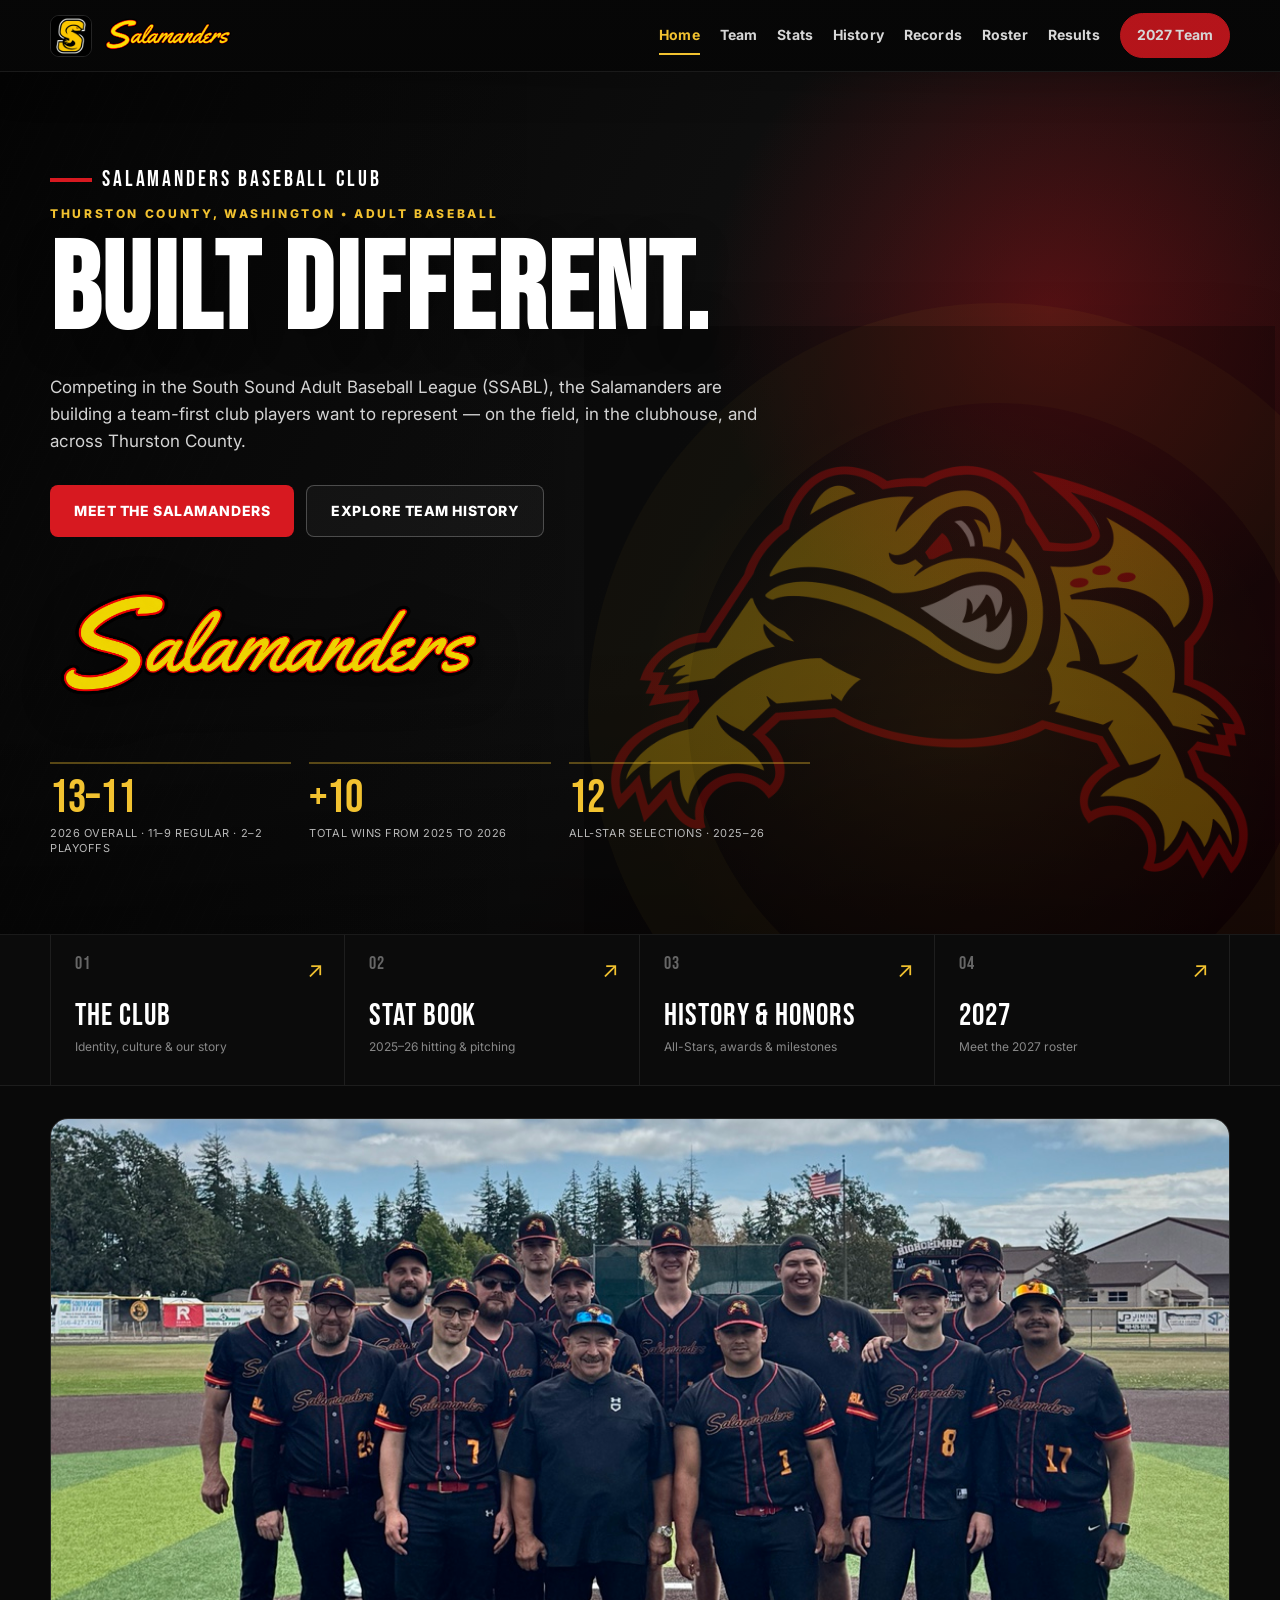
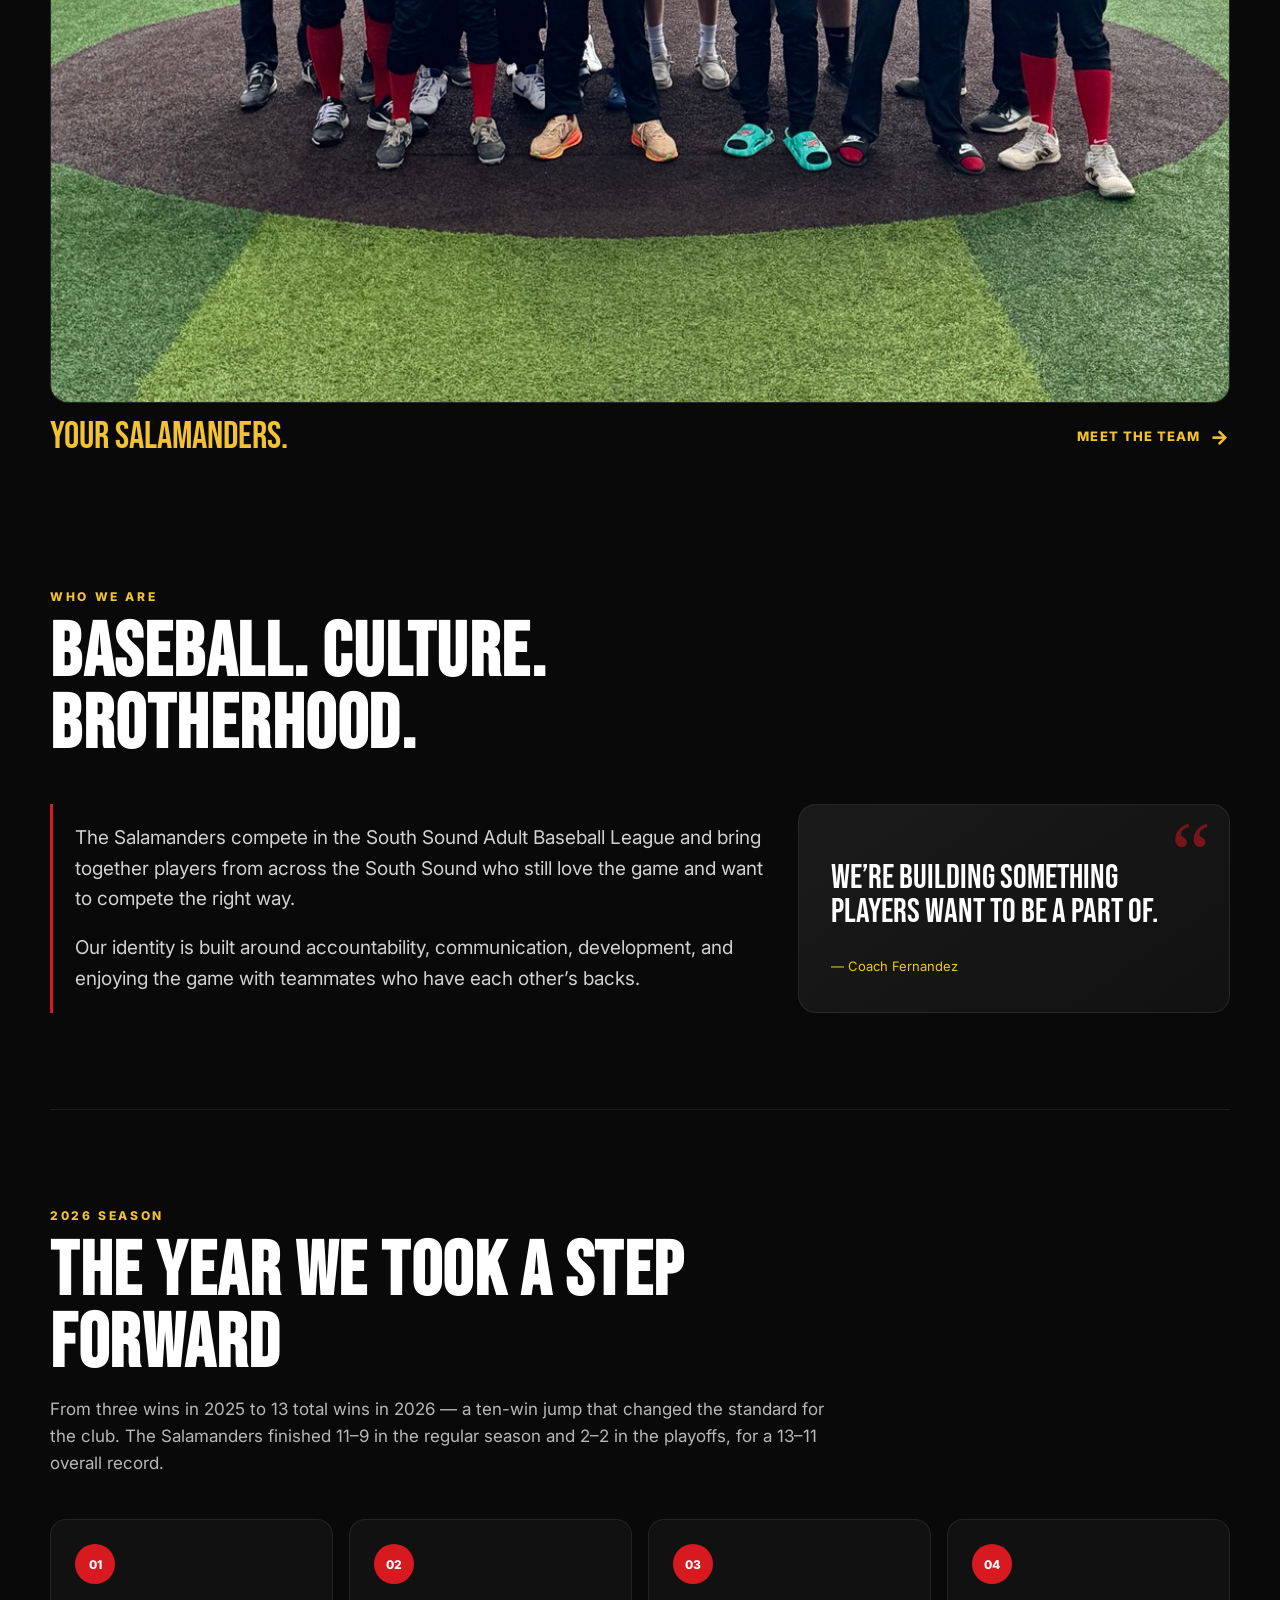
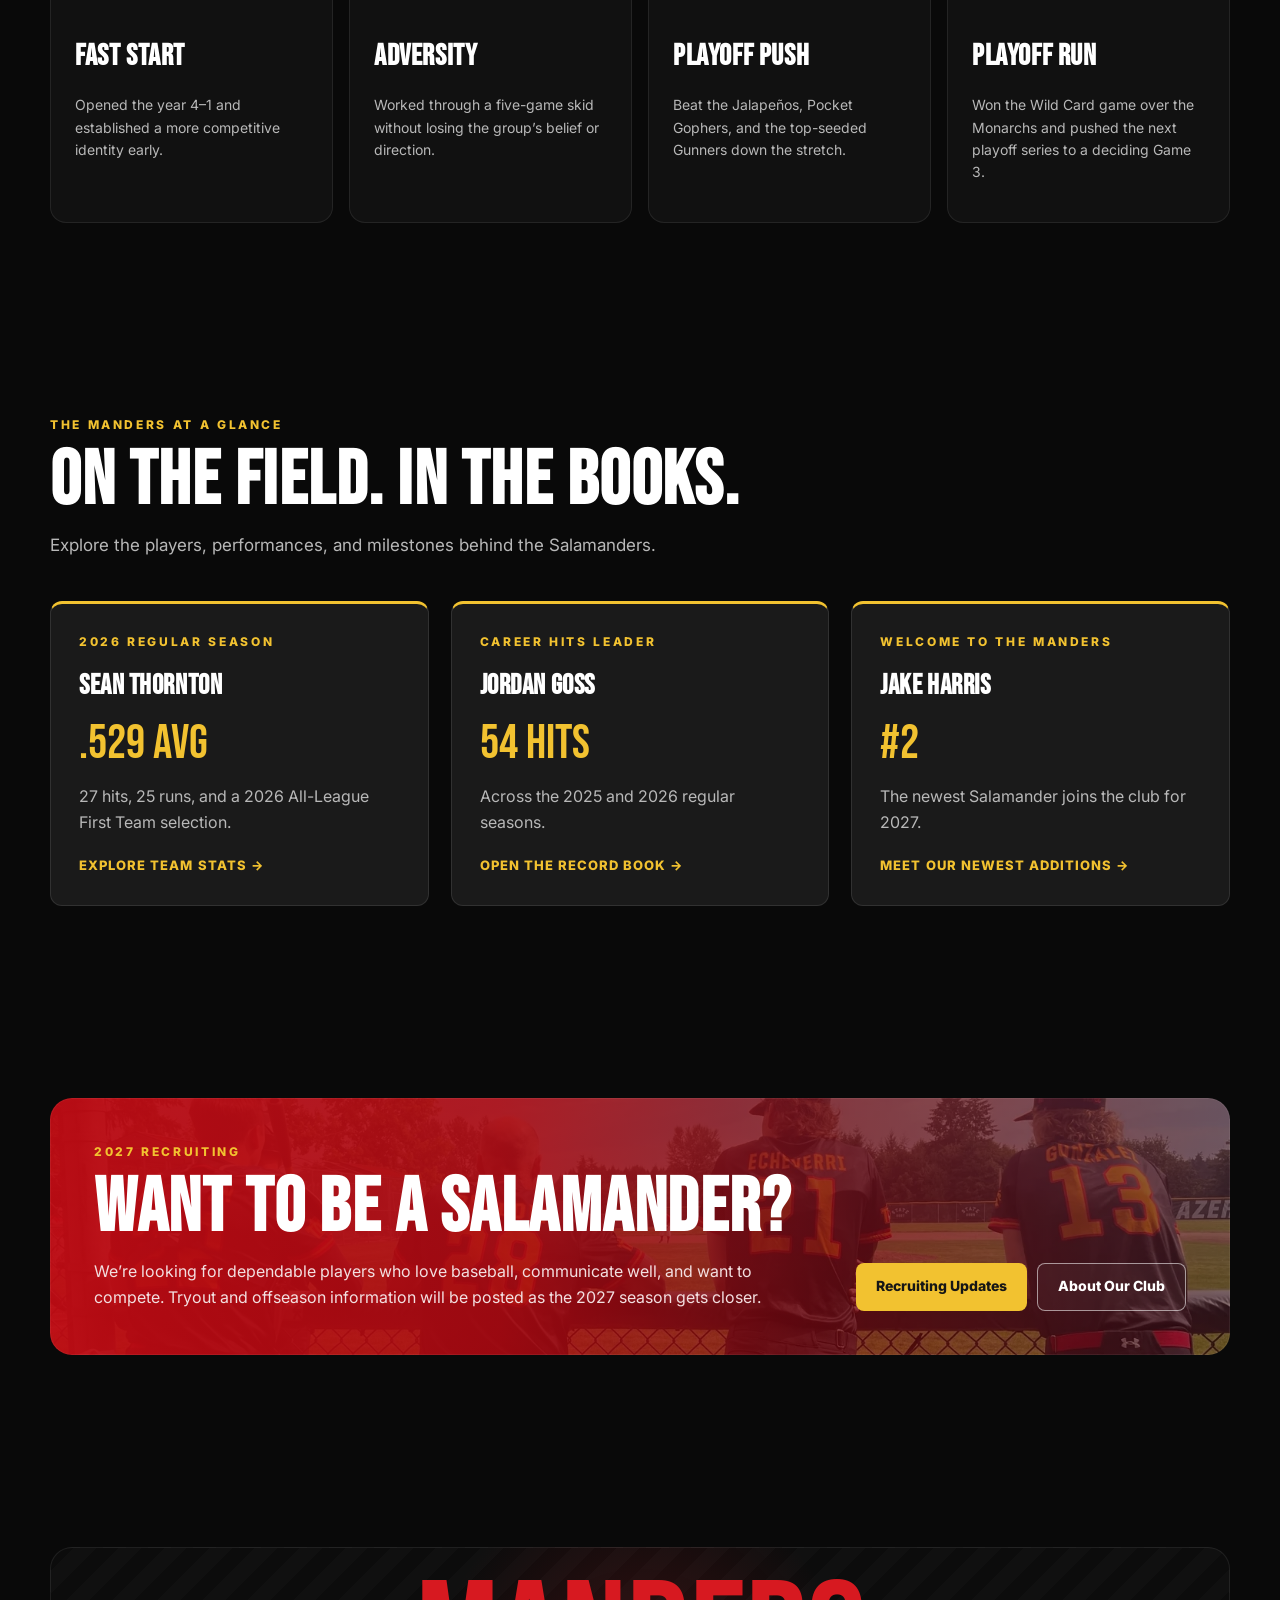
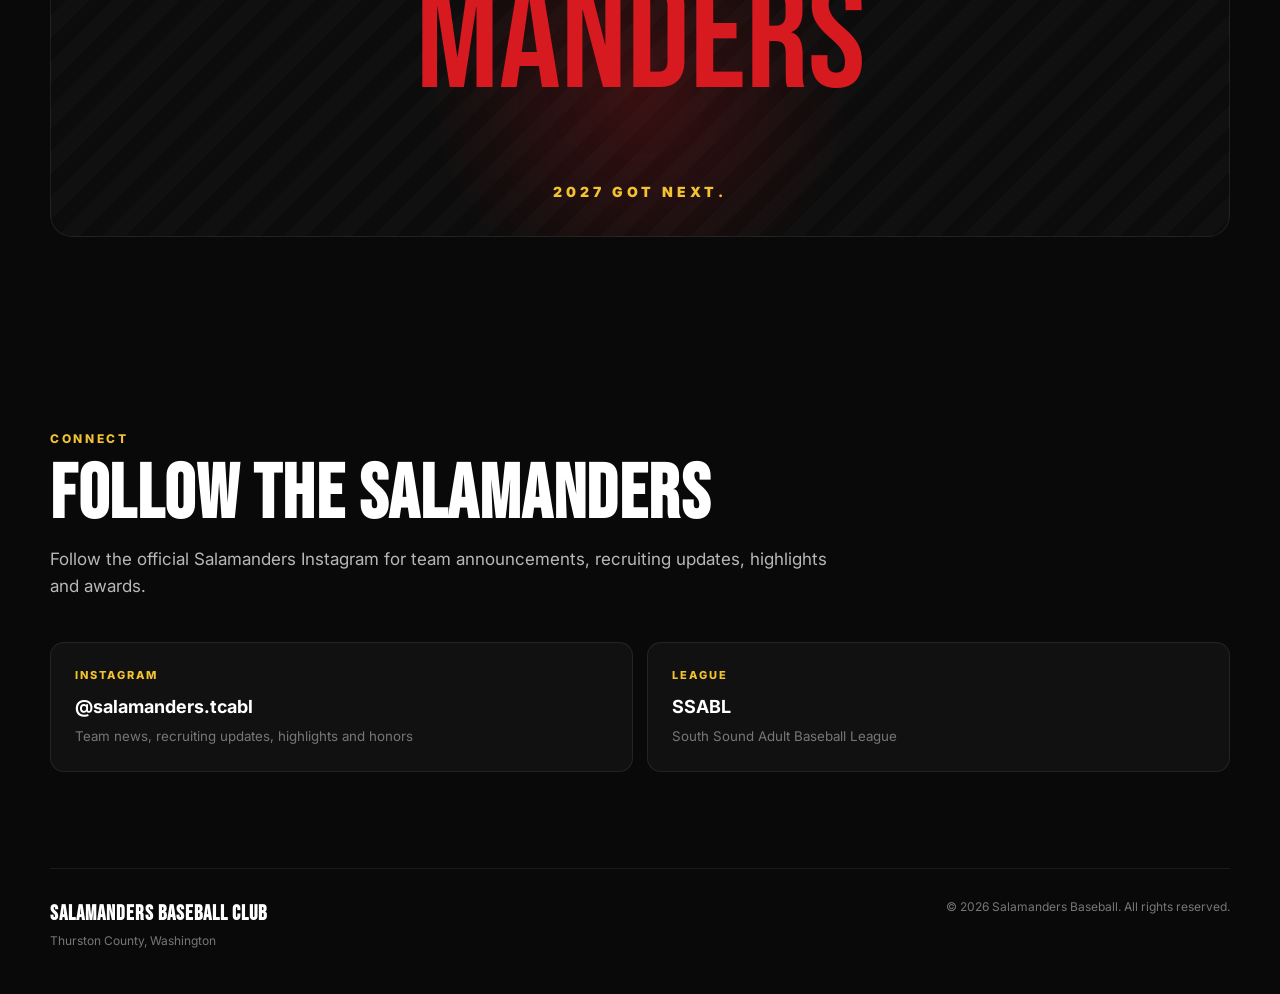
==== index.html @ 145743d5 "V36: Update current league identity to SSABL (index.html)" ====
<!DOCTYPE html>

<html lang="en">
<head>
<meta charset="utf-8"/>
<meta content="width=device-width, initial-scale=1.0" name="viewport"/>
<meta content="Official home of Salamanders Baseball Club — adult baseball in Thurston County, Washington. View roster, stats, records, team history, honors and 2027 recruiting information." name="description"/>
<title>Salamanders Baseball Club | Thurston County, WA</title>
<meta content="#090909" name="theme-color"/>
<meta content="index,follow,max-image-preview:large" name="robots"/>
<link href="https://salamandersbaseball.org/" rel="canonical"/>
<meta content="website" property="og:type"/>
<meta content="Salamanders Baseball Club" property="og:site_name"/>
<meta content="Salamanders Baseball Club | Thurston County, WA" property="og:title"/>
<meta content="Official home of Salamanders Baseball Club — roster, stats, records, history, honors and 2027 team information." property="og:description"/>
<meta content="https://salamandersbaseball.org/" property="og:url"/>
<meta content="https://salamandersbaseball.org/assets/salamanders-social-share.png" property="og:image"/>
<meta content="Salamanders Baseball Club" property="og:image:alt"/>
<meta content="summary_large_image" name="twitter:card"/>
<meta content="Salamanders Baseball Club | Thurston County, WA" name="twitter:title"/>
<meta content="Official home of Salamanders Baseball Club — roster, stats, records, history, honors and 2027 team information." name="twitter:description"/>
<meta content="https://salamandersbaseball.org/assets/salamanders-social-share.png" name="twitter:image"/>
<link href="assets/salamanders-icon-192.png" rel="icon" sizes="192x192" type="image/png"/>
<link href="assets/salamanders-apple-touch-icon.png" rel="apple-touch-icon"/>
<link href="site.webmanifest" rel="manifest"/>
<link href="https://fonts.googleapis.com" rel="preconnect"/>
<link crossorigin="" href="https://fonts.gstatic.com" rel="preconnect"/>
<link href="https://fonts.googleapis.com/css2?family=Bebas+Neue&amp;family=Inter:wght@400;500;600;700;800&amp;display=swap" rel="stylesheet"/>
<link href="styles.css" rel="stylesheet"/>
<script type="application/ld+json">
  {
    "@context": "https://schema.org",
    "@type": "SportsTeam",
    "name": "Salamanders Baseball Club",
    "alternateName": "Salamanders",
    "sport": "Baseball",
    "url": "https://salamandersbaseball.org/",
    "logo": "https://salamandersbaseball.org/assets/salamanders-s-logo.jpg",
    "image": "https://salamandersbaseball.org/assets/salamanders-social-share.png",
    "description": "Adult baseball club competing in the South Sound Adult Baseball League (SSABL), based in Thurston County, Washington.",
    "areaServed": {
      "@type": "AdministrativeArea",
      "name": "Thurston County, Washington"
    },
    "memberOf": {
      "@type": "SportsOrganization",
      "name": "South Sound Adult Baseball League"
    },
    "sameAs": [
      "https://www.instagram.com/salamanders.tcabl/"
    ]
  }
  </script>
</head>
<body>
<a class="skip-link" href="#main-content">Skip to main content</a>
<header class="site-header">
<a aria-label="Salamanders home" class="brand" href="/">
<img alt="Salamanders S logo" class="brand-s" src="assets/salamanders-s-logo.jpg"/>
<img alt="Salamanders" class="brand-script" src="assets/salamanders-script-yellow.png"/>
</a>
<button aria-controls="primary-nav" aria-expanded="false" aria-label="Open menu" class="nav-toggle" type="button">
<span></span><span></span><span></span>
</button>
<nav aria-label="Primary navigation" class="site-nav" id="primary-nav">
<a href="/" aria-current="page">Home</a>
<a href="#about">Team</a>
<a href="/stats">Stats</a>
<a href="/history">History</a>
<a href="/records">Records</a>
<a href="/roster">Roster</a>
<a href="/results">Results</a>
<a href="/roster#roster" class="nav-cta">2027 Team</a>
</nav>
</header>
<main id="main-content">
<section class="hero" id="home">
<div class="hero-overlay"></div>
<div aria-hidden="true" class="hero-grain"></div>
<img alt="" aria-hidden="true" class="hero-mascot" src="assets/salamanders-mascot.png"/>
<div class="hero-content">
<div class="hero-kicker">SALAMANDERS BASEBALL CLUB</div>
<div class="eyebrow">THURSTON COUNTY, WASHINGTON • ADULT BASEBALL</div>
<h1>BUILT DIFFERENT.</h1>
<p class="hero-sub">
          Competing in the South Sound Adult Baseball League (SSABL), the Salamanders are building a team-first club
          players want to represent — on the field, in the clubhouse, and across Thurston County.
        </p>
<div class="hero-actions">
<a class="button button-primary" href="/roster">Meet the Salamanders</a>
<a class="button button-secondary" href="/history">Explore Team History</a>
</div>
<img alt="Salamanders" class="hero-script-logo" src="assets/salamanders-script-yellow.png"/>
<div aria-label="Salamanders club highlights" class="hero-stats">
<div><strong>13–11</strong><span>2026 overall · 11–9 regular · 2–2 playoffs</span></div>
<div><strong>+10</strong><span>Total wins from 2025 to 2026</span></div>
<div><strong>12</strong><span>All-Star selections · 2025–26</span></div>
</div>
</div>
</section>
<section aria-label="Explore Salamanders website" class="home-dashboard">
<div class="home-dashboard-inner">
<a class="dashboard-card" href="#about">
<span class="dashboard-number">01</span>
<strong>The Club</strong>
<small>Identity, culture &amp; our story</small>
<span class="dashboard-arrow" aria-hidden="true">↗︎</span>
</a>
<a class="dashboard-card" href="/stats">
<span class="dashboard-number">02</span>
<strong>Stat Book</strong>
<small>2025–26 hitting &amp; pitching</small>
<span class="dashboard-arrow" aria-hidden="true">↗︎</span>
</a>
<a class="dashboard-card" href="/history">
<span class="dashboard-number">03</span>
<strong>History &amp; Honors</strong>
<small>All-Stars, awards &amp; milestones</small>
<span class="dashboard-arrow" aria-hidden="true">↗︎</span>
</a>
<a class="dashboard-card" href="/roster#roster">
<span class="dashboard-number">04</span>
<strong>2027</strong>
<small>Meet the 2027 roster</small>
<span class="dashboard-arrow" aria-hidden="true">↗︎</span>
</a>
</div>
</section>
<section class="section team-photo-feature" aria-label="Meet the Salamanders">
<figure>
<img alt="Salamanders players and coaching staff together on the baseball field" src="assets/salamanders-team.jpeg" width="1152" height="1536" loading="lazy" decoding="async"/>
<figcaption><span>YOUR SALAMANDERS.</span><a class="text-link" href="/roster">Meet the team <span aria-hidden="true">→</span></a></figcaption>
</figure>
</section>
<section class="section about" id="about">
<div class="section-heading">
<div class="eyebrow">WHO WE ARE</div>
<h2>BASEBALL. CULTURE. BROTHERHOOD.</h2>
</div>
<div class="about-grid">
<div class="about-copy">
<p>
            The Salamanders compete in the South Sound Adult Baseball League and bring together players
            from across the South Sound who still love the game and want to compete the right way.
          </p>
<p>
            Our identity is built around accountability, communication, development, and enjoying the game
            with teammates who have each other’s backs.
          </p>
</div>
<div class="quote-card">
<div class="quote-mark">“</div>
<p>We’re building something players want to be a part of.</p>
<span>— Coach Fernandez</span>
</div>
</div>
</section>
<section class="section season" id="season">
<div class="section-heading">
<div class="eyebrow">2026 SEASON</div>
<h2>THE YEAR WE TOOK A STEP FORWARD</h2>
<p>From three wins in 2025 to 13 total wins in 2026 — a ten-win jump that changed the standard for the club. The Salamanders finished 11–9 in the regular season and 2–2 in the playoffs, for a 13–11 overall record.</p>
</div>
<div class="timeline">
<article class="timeline-card">
<span class="step">01</span>
<h3>Fast Start</h3>
<p>Opened the year 4–1 and established a more competitive identity early.</p>
</article>
<article class="timeline-card">
<span class="step">02</span>
<h3>Adversity</h3>
<p>Worked through a five-game skid without losing the group’s belief or direction.</p>
</article>
<article class="timeline-card">
<span class="step">03</span>
<h3>Playoff Push</h3>
<p>Beat the Jalapeños, Pocket Gophers, and the top-seeded Gunners down the stretch.</p>
</article>
<article class="timeline-card">
<span class="step">04</span>
<h3>Playoff Run</h3>
<p>Won the Wild Card game over the Monarchs and pushed the next playoff series to a deciding Game 3.</p>
</article>
</div>
</section>





<section class="section home-highlights" aria-labelledby="highlights-heading">
<div class="section-heading"><div class="eyebrow">THE MANDERS AT A GLANCE</div><h2 id="highlights-heading">ON THE FIELD. IN THE BOOKS.</h2><p>Explore the players, performances, and milestones behind the Salamanders.</p></div>
<div class="home-highlight-grid">
<article class="home-highlight-card"><div class="eyebrow">2026 REGULAR SEASON</div><h3>Sean Thornton</h3><strong class="highlight-value">.529 AVG</strong><p>27 hits, 25 runs, and a 2026 All-League First Team selection.</p><a class="text-link" href="/stats">Explore team stats →</a></article>
<article class="home-highlight-card"><div class="eyebrow">CAREER HITS LEADER</div><h3>Jordan Goss</h3><strong class="highlight-value">54 HITS</strong><p>Across the 2025 and 2026 regular seasons.</p><a class="text-link" href="/records">Open the record book →</a></article>
<article class="home-highlight-card"><div class="eyebrow">WELCOME TO THE MANDERS</div><h3>Jake Harris</h3><strong class="highlight-value">#2</strong><p>The newest Salamander joins the club for 2027.</p><a class="text-link" href="/roster#jake-harris">Meet our newest additions →</a></article>
</div></section>
<section class="section join" id="join">
<div class="join-panel">
<div>
<div class="eyebrow">2027 RECRUITING</div>
<h2>WANT TO BE A SALAMANDER?</h2>
<p>
            We’re looking for dependable players who love baseball, communicate well, and want to compete.
            Tryout and offseason information will be posted as the 2027 season gets closer.
          </p>
</div>
<div class="join-actions">
<a class="button button-primary" href="#contact">Recruiting Updates</a>
<a class="button button-secondary" href="#about">About Our Club</a>
</div>
</div>
</section>
<section class="section identity">
<div class="identity-card">
<div class="identity-big">MANDERS</div>
<div class="identity-small">2027 GOT NEXT.</div>
</div>
</section>
<section class="section contact" id="contact">
<div class="section-heading">
<div class="eyebrow">CONNECT</div>
<h2>FOLLOW THE SALAMANDERS</h2>
<p>Follow the official Salamanders Instagram for team announcements, recruiting updates, highlights and awards.</p>
</div>
<div class="contact-grid launch-contact-grid">
<a aria-label="Follow Salamanders Baseball Club on Instagram" class="contact-card" href="https://www.instagram.com/salamanders.tcabl/" rel="noopener noreferrer" target="_blank">
<span>Instagram</span>
<strong>@salamanders.tcabl</strong>
<small>Team news, recruiting updates, highlights and honors</small>
</a>
<div class="contact-card">
<span>League</span>
<strong>SSABL</strong>
<small>South Sound Adult Baseball League</small>
</div>
</div>
</section>
</main>
<footer class="site-footer">
<div>
<strong>SALAMANDERS BASEBALL CLUB</strong>
<span>Thurston County, Washington</span>
</div>
<div>© <span id="year"></span> Salamanders Baseball. All rights reserved.</div>
</footer>
<button aria-label="Back to top" class="back-to-top" type="button">↑</button>
<script src="script.js"></script>

</body>
</html>
---- styles.css ----
.home-run-milestone{display:grid;grid-template-columns:minmax(0,1fr) minmax(0,1.25fr);gap:28px;align-items:center;padding:28px;margin-bottom:28px;background:#151515;border:1px solid rgba(242,194,48,.3);border-top:3px solid var(--gold);border-radius:16px;scroll-margin-top:100px}
.home-run-copy h3{font:400 clamp(32px,5vw,48px)/1.05 "Bebas Neue",sans-serif;margin:12px 0}
.home-run-copy p{line-height:1.65;color:#ccc;margin:12px 0}
.home-run-copy .award-name{color:var(--gold);font-weight:800}
.home-run-copy .text-link{min-height:44px}
.home-run-video{margin:0;min-width:0}
.home-run-video video{display:block;width:100%;height:auto;aspect-ratio:1108/512;background:#000;border-radius:10px}
.home-run-video video:focus-visible{outline:3px solid var(--gold);outline-offset:4px}
.home-run-video figcaption{margin-top:10px;font-size:12px;line-height:1.5;color:#aaa}
@media(max-width:800px){.home-run-milestone{grid-template-columns:1fr;gap:20px;padding:20px}.home-run-copy p{font-size:14px}}

:root{
  --black:#090909;
  --black-2:#111111;
  --charcoal:#1a1a1a;
  --red:#d71920;
  --red-dark:#8e0d13;
  --gold:#f2c230;
  --cream:#f7f2e8;
  --white:#ffffff;
  --muted:#b8b8b8;
  --max:1180px;
}

*{box-sizing:border-box}
html{scroll-behavior:smooth}
body{
  margin:0;
  background:var(--black);
  color:var(--white);
  font-family:Inter,Arial,sans-serif;
  line-height:1.6;
}
a{color:inherit;text-decoration:none}
img{max-width:100%;display:block}

.site-header{
  position:sticky;top:0;z-index:50;
  display:flex;align-items:center;justify-content:space-between;
  padding:14px max(24px,calc((100vw - var(--max))/2));
  background:rgba(9,9,9,.92);
  backdrop-filter:blur(12px);
  border-bottom:1px solid rgba(255,255,255,.08);
}
.brand{display:flex;align-items:center;gap:12px}
.brand-mark{
  width:44px;height:44px;border-radius:50%;
  display:grid;place-items:center;
  background:var(--red);color:var(--gold);
  font:700 27px/1 "Bebas Neue",sans-serif;
  box-shadow:0 0 0 3px var(--gold);
}
.brand-copy{display:flex;flex-direction:column;line-height:1}
.brand-top{font-size:10px;letter-spacing:.18em;color:var(--gold)}
.brand-name{font:400 26px/1 "Bebas Neue",sans-serif;letter-spacing:.06em}

.site-nav{display:flex;align-items:center;gap:26px;font-size:14px;font-weight:700}
.site-nav a{opacity:.84}
.site-nav a:hover{opacity:1;color:var(--gold)}
.nav-cta{border:1px solid var(--red);padding:9px 14px;border-radius:999px}

.nav-toggle{display:none;background:none;border:0;padding:8px}
.nav-toggle span{display:block;width:24px;height:2px;background:#fff;margin:5px 0}

.hero{
  min-height:84vh;
  position:relative;
  display:grid;
  align-items:center;
  overflow:hidden;
  background:
    radial-gradient(circle at 75% 25%, rgba(215,25,32,.32), transparent 35%),
    linear-gradient(120deg,#090909 0%,#121212 56%,#2a090b 100%);
}
.hero:after{
  content:"";
  position:absolute;inset:auto -10% -22% auto;
  width:620px;height:620px;border-radius:50%;
  border:100px solid rgba(242,194,48,.045);
}
.hero-content{
  position:relative;z-index:2;
  width:min(var(--max),calc(100% - 48px));
  margin:auto;
  padding:88px 0;
}
.eyebrow{
  color:var(--gold);
  font-size:12px;font-weight:800;letter-spacing:.22em;
  margin-bottom:12px;
}
h1,h2,h3{margin:0;font-family:"Bebas Neue",Impact,sans-serif;letter-spacing:.02em}
h1{font-size:clamp(64px,9vw,128px);line-height:.86;max-width:980px}
h1 span{color:var(--red)}
.hero-sub{max-width:690px;color:#d4d4d4;font-size:18px;margin:28px 0 30px}
.hero-actions{display:flex;gap:12px;flex-wrap:wrap}
.button{
  display:inline-flex;align-items:center;justify-content:center;
  min-height:48px;padding:0 20px;border-radius:8px;
  font-weight:800;font-size:14px;
  transition:.2s ease;
}
.button-primary{background:var(--red);color:white}
.button-primary:hover{transform:translateY(-2px);background:#ef2028}
.button-secondary{border:1px solid rgba(255,255,255,.24);background:rgba(255,255,255,.04)}
.button-secondary:hover{border-color:var(--gold);color:var(--gold)}

.hero-stats{
  display:grid;grid-template-columns:repeat(3,minmax(130px,1fr));
  max-width:700px;gap:10px;margin-top:56px;
}
.hero-stats div{
  border-top:1px solid rgba(255,255,255,.18);
  padding-top:14px;display:flex;flex-direction:column
}
.hero-stats strong{font:400 38px/1 "Bebas Neue",sans-serif;color:var(--gold)}
.hero-stats span{font-size:12px;color:var(--muted);margin-top:4px}

.section{
  width:min(var(--max),calc(100% - 48px));
  margin:0 auto;padding:96px 0;
}
.section-heading{max-width:790px;margin-bottom:42px}
.section-heading h2{font-size:clamp(44px,6vw,76px);line-height:.95}
.section-heading p{color:var(--muted);font-size:17px;margin-top:14px}

.about-grid{display:grid;grid-template-columns:1.25fr .75fr;gap:28px}
.about-copy{
  font-size:19px;color:#d2d2d2;
  border-left:3px solid var(--red);padding-left:22px;
}
.quote-card{
  background:linear-gradient(145deg,var(--charcoal),#111);
  border:1px solid rgba(255,255,255,.08);
  border-radius:18px;padding:32px;position:relative;overflow:hidden;
}
.quote-mark{font:400 90px/1 Georgia;color:var(--red);position:absolute;top:4px;right:18px;opacity:.5}
.quote-card p{font:400 34px/1 "Bebas Neue";max-width:330px;margin:24px 0}
.quote-card span{font-size:13px;color:var(--gold)}

.season{border-top:1px solid rgba(255,255,255,.07)}
.timeline{
  display:grid;
  grid-template-columns:repeat(4,1fr);
  gap:16px;
}
.timeline-card{
  min-height:245px;
  background:#111;border:1px solid rgba(255,255,255,.08);
  border-radius:16px;padding:24px;
}
.timeline-card .step{
  display:inline-grid;place-items:center;
  width:40px;height:40px;border-radius:50%;
  background:var(--red);color:white;font-weight:800;font-size:12px;margin-bottom:48px;
}
.timeline-card h3{font-size:30px}
.timeline-card p{color:var(--muted);font-size:14px}

.roster{border-top:1px solid rgba(255,255,255,.07)}
.roster-grid{
  display:grid;grid-template-columns:repeat(4,1fr);gap:14px;
}
.player-card{
  min-height:190px;padding:22px;border-radius:14px;
  background:
    linear-gradient(180deg,rgba(215,25,32,.12),transparent 50%),
    #111;
  border:1px solid rgba(255,255,255,.08);
  position:relative;
}
.player-card span{
  position:absolute;right:14px;top:8px;
  font:400 42px/1 "Bebas Neue";color:rgba(242,194,48,.22)
}
.player-card h3{font-size:28px;margin-top:76px}
.player-card p{margin:2px 0;color:var(--muted);font-size:13px}
.roster-note{text-align:center;color:#777;margin-top:24px;font-size:13px}

.join-panel{
  border-radius:22px;padding:44px;
  background:
    linear-gradient(90deg,rgba(188,10,18,.96) 0%,rgba(170,8,15,.90) 38%,rgba(105,0,5,.72) 68%,rgba(52,0,4,.58) 100%),
    url("assets/section-banners/recruiting-dugout.webp") center 52% / cover no-repeat;
  box-shadow:inset 0 0 0 1px rgba(255,255,255,.06);
  display:flex;align-items:end;justify-content:space-between;gap:28px;
}
.join-panel h2{font-size:clamp(48px,6vw,76px);line-height:.95}
.join-panel p{max-width:680px;margin:14px 0 0;color:#f3dfe0}
.join-actions{display:flex;gap:10px;flex-wrap:wrap;min-width:max-content}
.join-panel .button-primary{background:var(--gold);color:#161616}
.join-panel .button-secondary{border-color:rgba(255,255,255,.55)}

.identity-card{
  min-height:290px;border-radius:22px;
  display:grid;place-items:center;text-align:center;
  background:
    radial-gradient(circle at center,rgba(215,25,32,.22),transparent 35%),
    repeating-linear-gradient(135deg,#0c0c0c 0,#0c0c0c 16px,#101010 16px,#101010 32px);
  border:1px solid rgba(255,255,255,.08);
}
.identity-big{font:400 clamp(74px,12vw,170px)/.8 "Bebas Neue";color:var(--red)}
.identity-small{font-weight:900;letter-spacing:.28em;color:var(--gold);font-size:14px;margin-top:12px}

.contact-grid{display:grid;grid-template-columns:repeat(3,1fr);gap:14px}
.contact-card{
  padding:24px;border-radius:14px;background:#111;border:1px solid rgba(255,255,255,.08);
  display:flex;flex-direction:column;transition:.2s ease;
}
.contact-card:hover{transform:translateY(-3px);border-color:var(--red)}
.contact-card span{font-size:11px;color:var(--gold);text-transform:uppercase;letter-spacing:.18em;font-weight:800}
.contact-card strong{margin-top:8px;font-size:18px}
.contact-card small{color:#777;margin-top:4px}

.site-footer{
  border-top:1px solid rgba(255,255,255,.08);
  width:min(var(--max),calc(100% - 48px));
  margin:auto;padding:28px 0 44px;
  display:flex;justify-content:space-between;gap:18px;
  color:#777;font-size:12px;
}
.site-footer div:first-child{display:flex;flex-direction:column}
.site-footer strong{color:white;font-family:"Bebas Neue";font-size:21px;letter-spacing:.05em}

@media(max-width:900px){
  .timeline{grid-template-columns:repeat(2,1fr)}
  .roster-grid{grid-template-columns:repeat(2,1fr)}
  .about-grid{grid-template-columns:1fr}
  .join-panel{align-items:flex-start;flex-direction:column;background-position:62% 52%}
  .join-actions{min-width:0}
}

@media(max-width:720px){
  .site-nav{
    position:absolute;top:73px;left:0;right:0;
    display:none;flex-direction:column;align-items:flex-start;
    padding:22px 24px;background:#0c0c0c;border-bottom:1px solid rgba(255,255,255,.08)
  }
  .site-nav.open{display:flex}
  .nav-toggle{display:block}
  .hero{min-height:78vh}
  .hero-content{padding:72px 0}
  .hero-stats{grid-template-columns:1fr 1fr 1fr;gap:8px}
  .section{padding:72px 0}
  .timeline{grid-template-columns:1fr}
  .roster-grid{grid-template-columns:1fr}
  .contact-grid{grid-template-columns:1fr}
  .site-footer{flex-direction:column}
}

@media(max-width:480px){
  .hero-stats{grid-template-columns:1fr}
  .join-panel{padding:28px}
  .hero-sub{font-size:16px}
  .brand-name{font-size:22px}
}


/* History */
.history{
  border-top:1px solid rgba(255,255,255,.07);
}
.history-grid{
  display:grid;
  grid-template-columns:repeat(3,1fr);
  gap:16px;
}
.history-feature{
  position:relative;
  min-height:260px;
  padding:26px;
  border-radius:18px;
  background:
    linear-gradient(155deg,rgba(215,25,32,.16),transparent 55%),
    #111;
  border:1px solid rgba(255,255,255,.08);
  overflow:hidden;
}
.history-year{
  position:absolute;
  top:14px;right:18px;
  font:400 38px/1 "Bebas Neue";
  color:rgba(242,194,48,.28);
}
.history-icon{font-size:34px;margin-top:8px;margin-bottom:54px}
.history-feature h3{font-size:31px}
.history-feature p{font-size:14px;color:var(--muted);margin-bottom:0}
.honors-block{
  margin-top:42px;
  padding:28px;
  border-radius:18px;
  background:#0f0f0f;
  border:1px solid rgba(255,255,255,.08);
}
.honors-header{
  display:flex;
  justify-content:space-between;
  align-items:end;
  gap:20px;
  margin-bottom:22px;
}
.honors-header h3{font-size:38px}
.data-badge{
  border:1px solid rgba(242,194,48,.35);
  color:var(--gold);
  border-radius:999px;
  padding:7px 11px;
  font-size:11px;
  font-weight:800;
  white-space:nowrap;
}
.honors-grid{
  display:grid;
  grid-template-columns:repeat(3,1fr);
  gap:14px;
}
.honor-card{
  padding:20px;
  border-radius:14px;
  background:#151515;
  border:1px solid rgba(255,255,255,.06);
  display:flex;
  flex-direction:column;
}
.honor-label{
  text-transform:uppercase;
  letter-spacing:.14em;
  font-size:10px;
  color:var(--gold);
  font-weight:800;
}
.honor-card strong{font-size:18px;margin-top:12px}
.honor-card p{color:#888;font-size:13px;margin-bottom:0}

/* Records */
.records{
  border-top:1px solid rgba(255,255,255,.07);
}
.record-tabs{
  display:flex;
  gap:8px;
  margin-bottom:22px;
}
.record-tab{
  border:1px solid rgba(255,255,255,.12);
  background:#111;
  color:#aaa;
  border-radius:999px;
  padding:10px 18px;
  font:700 13px Inter, sans-serif;
  cursor:pointer;
}
.record-tab.active{
  background:var(--red);
  color:#fff;
  border-color:var(--red);
}
.record-panel{display:none}
.record-panel.active{display:block}
.leaderboard-grid{
  display:grid;
  grid-template-columns:repeat(3,1fr);
  gap:14px;
}
.leaderboard{
  border-radius:16px;
  overflow:hidden;
  background:#111;
  border:1px solid rgba(255,255,255,.08);
}
.leaderboard h3{
  font-size:28px;
  padding:18px 20px 12px;
  border-bottom:1px solid rgba(255,255,255,.08);
  background:linear-gradient(90deg,rgba(215,25,32,.16),transparent);
}
.leaderboard ol{
  list-style-position:inside;
  margin:0;
  padding:0 20px 16px;
}
.leaderboard li{
  display:flex;
  justify-content:space-between;
  gap:16px;
  padding:13px 0;
  border-bottom:1px solid rgba(255,255,255,.06);
  color:#bbb;
}
.leaderboard li:last-child{border-bottom:0}
.leaderboard li:first-child span{color:#fff;font-weight:800}
.leaderboard strong{
  font-family:"Bebas Neue";
  font-size:22px;
  color:var(--gold);
}
.records-footnote{
  margin-top:20px;
  color:#777;
  font-size:12px;
  text-align:center;
}

@media(max-width:900px){
  .history-grid{grid-template-columns:1fr}
  .honors-grid{grid-template-columns:1fr}
  .leaderboard-grid{grid-template-columns:repeat(2,1fr)}
}
@media(max-width:600px){
  .honors-header{align-items:flex-start;flex-direction:column}
  .leaderboard-grid{grid-template-columns:1fr}
}


/* V3 official team branding */
.brand{gap:10px;min-width:210px}
.brand-s{
  width:42px;height:42px;border-radius:9px;object-fit:cover;
  border:1px solid rgba(255,255,255,.12);
}
.brand-script{
  width:154px;height:44px;object-fit:contain;object-position:left center;
}
.hero-mascot{
  position:absolute;
  right:max(-90px,calc((100vw - var(--max))/2 - 90px));
  bottom:-105px;
  width:min(58vw,760px);
  opacity:.18;
  filter:saturate(1.1);
  z-index:1;
  pointer-events:none;
}
.hero-script-logo{
  display:block;
  width:min(390px,72vw);
  height:auto;
  margin-top:42px;
  opacity:.95;
}
.history-logo{
  width:64px;height:64px;object-fit:contain;
  margin-top:2px;margin-bottom:42px;
}

/* 2026 Stats */
.stats-section{border-top:1px solid rgba(255,255,255,.07)}
.stats-brand-row{
  min-height:90px;border:1px solid rgba(255,255,255,.08);
  border-radius:16px;background:var(--gold);
  display:flex;align-items:center;justify-content:space-between;
  gap:20px;padding:16px 22px;margin-bottom:18px;overflow:hidden;
}
.stats-brand-row img{width:min(410px,62vw);max-height:64px;object-fit:contain;object-position:left center}
.stats-brand-row span{
  color:#090909;font:400 32px/1 "Bebas Neue";letter-spacing:.08em;white-space:nowrap;
}
.stat-leaders{
  display:grid;grid-template-columns:repeat(3,1fr);gap:14px;
}
.stat-leader-card{
  border:1px solid rgba(255,255,255,.08);border-radius:16px;overflow:hidden;background:#111;
}
.stat-leader-card h3{
  padding:16px 18px 10px;font-size:26px;
  background:linear-gradient(90deg,rgba(215,25,32,.17),transparent);
  border-bottom:1px solid rgba(255,255,255,.07)
}
.stat-leader-card ol{list-style:none;margin:0;padding:8px 18px 14px}
.stat-leader-card li{
  display:flex;align-items:center;justify-content:space-between;gap:12px;
  padding:11px 0;border-bottom:1px solid rgba(255,255,255,.055);font-size:13px;color:#c2c2c2
}
.stat-leader-card li:last-child{border-bottom:0}
.stat-leader-card li:first-child span{color:white}
.stat-leader-card b{color:var(--gold);font-size:11px;margin-right:4px}
.stat-leader-card strong{font:400 22px/1 "Bebas Neue";color:var(--gold)}

.full-stats{
  margin-top:22px;border:1px solid rgba(255,255,255,.08);border-radius:16px;background:#0f0f0f;overflow:hidden;
}
.full-stats summary{
  cursor:pointer;padding:17px 20px;font-weight:800;color:var(--gold);
  text-transform:uppercase;letter-spacing:.08em;font-size:12px;
}
.stats-table-wrap{overflow-x:auto;border-top:1px solid rgba(255,255,255,.07)}
.stats-table{width:100%;border-collapse:collapse;min-width:1050px;font-size:12px}
.stats-table th{
  text-align:right;padding:12px 10px;color:var(--gold);background:#151515;position:sticky;top:0;
}
.stats-table th:first-child,.stats-table td:first-child{text-align:left;position:sticky;left:0;background:#121212}
.stats-table td{text-align:right;padding:11px 10px;border-top:1px solid rgba(255,255,255,.055);color:#c8c8c8}
.stats-table td:first-child{min-width:190px;color:white;z-index:1}
.stats-table td:first-child strong{color:var(--gold);margin-right:3px}
.stats-source-note{text-align:center;color:#777;font-size:11px;margin-top:14px}

@media(max-width:900px){
  .stat-leaders{grid-template-columns:repeat(2,1fr)}
  .hero-mascot{width:720px;right:-300px;opacity:.12}
}
@media(max-width:600px){
  .brand-script{width:128px}
  .stat-leaders{grid-template-columns:1fr}
  .stats-brand-row{align-items:flex-start;flex-direction:column}
  .stats-brand-row span{font-size:25px}
}


.stat-reset-card{
  border:1px solid rgba(242,194,48,.25);
  background:linear-gradient(145deg,rgba(242,194,48,.07),rgba(215,25,32,.06));
  border-radius:16px;
  padding:28px;
  text-align:center;
}
.stat-reset-card strong{
  display:block;
  font:400 34px/1 "Bebas Neue";
  color:var(--gold);
  letter-spacing:.04em;
  margin-bottom:10px;
}
.stat-reset-card p{
  max-width:760px;
  margin:0 auto;
  color:#aaa;
  font-size:14px;
}

.season-tab{
  border:1px solid rgba(255,255,255,.12);
  background:#111;color:#aaa;border-radius:999px;
  padding:10px 18px;font:700 13px Inter,sans-serif;cursor:pointer;
}
.season-tab.active{background:var(--red);color:#fff;border-color:var(--red)}
.season-panel{display:none}
.season-panel.active{display:block}
.alltime-grid{grid-template-columns:repeat(3,1fr)}
@media(max-width:900px){.alltime-grid{grid-template-columns:repeat(2,1fr)}}
@media(max-width:600px){.alltime-grid{grid-template-columns:1fr}}

.postseason-tab{
  border-color:rgba(242,194,48,.34);
}
.postseason-tab.active{
  background:var(--gold);
  color:#111;
  border-color:var(--gold);
}

.pitch-season-tab{
  border:1px solid rgba(255,255,255,.12);
  background:#111;color:#aaa;border-radius:999px;
  padding:10px 18px;font:700 13px Inter,sans-serif;cursor:pointer;
}
.pitch-season-tab.active{background:var(--red);color:#fff;border-color:var(--red)}
.pitch-season-panel{display:none}
.pitch-season-panel.active{display:block}
.pitching-section{border-top:1px solid rgba(255,255,255,.07)}
.pitching-record-block{margin-top:72px;padding-top:56px;border-top:1px solid rgba(255,255,255,.08)}
.compact-heading{margin-bottom:28px}


/* Featured achievements */
.inaugural-award-feature{
  display:grid;
  grid-template-columns:minmax(0,.9fr) minmax(0,1.1fr);
  gap:28px;
  align-items:center;
  margin-bottom:26px;
  padding:30px;
  border-radius:22px;
  background:
    radial-gradient(circle at 10% 0%,rgba(242,194,48,.18),transparent 32%),
    linear-gradient(145deg,rgba(215,25,32,.20),transparent 48%),
    #0d0d0d;
  border:1px solid rgba(242,194,48,.30);
  box-shadow:0 22px 60px rgba(0,0,0,.30);
  overflow:hidden;
}
.achievement-kicker{
  display:inline-flex;
  color:var(--gold);
  font-size:11px;
  font-weight:900;
  letter-spacing:.18em;
  text-transform:uppercase;
  margin-bottom:12px;
}
.inaugural-copy h3{
  font-size:clamp(48px,6vw,82px);
  line-height:.88;
  margin:0 0 18px;
}
.inaugural-copy .award-name{
  color:var(--gold);
  font-size:22px;
  font-weight:900;
  margin:0 0 14px;
}
.inaugural-copy p:not(.award-name){
  color:#b8b8b8;
  max-width:650px;
  line-height:1.65;
}
.award-pills{display:flex;flex-wrap:wrap;gap:8px;margin-top:18px}
.award-pills span{
  border:1px solid rgba(242,194,48,.38);
  color:#f5dc7a;
  background:rgba(242,194,48,.06);
  border-radius:999px;
  padding:8px 11px;
  font-size:11px;
  font-weight:800;
}
.inaugural-media{
  display:grid;
  grid-template-columns:1fr .88fr;
  gap:12px;
  min-width:0;
}
.award-image{
  margin:0;
  border-radius:15px;
  overflow:hidden;
  border:1px solid rgba(255,255,255,.10);
  background:#080808;
}
.award-image img{display:block;width:100%;height:100%;object-fit:cover}
.award-image-primary{aspect-ratio:4/5}
.award-image-secondary{aspect-ratio:4/5;transform:translateY(24px)}
.honors-grid-achievements{grid-template-columns:1fr 1fr 1fr}
.honor-card-list{min-height:300px}
.honor-names{list-style:none;margin:18px 0 0;padding:0;display:grid;gap:9px}
.honor-names li{
  color:#d4d4d4;
  font-size:14px;
  padding-bottom:8px;
  border-bottom:1px solid rgba(255,255,255,.06);
}
.inaugural-mini-card{
  background:linear-gradient(145deg,rgba(242,194,48,.10),rgba(215,25,32,.09)),#151515;
  border-color:rgba(242,194,48,.22);
}
.achievement-note{
  margin:20px 0 0;
  padding-top:18px;
  border-top:1px solid rgba(255,255,255,.07);
  color:#777;
  font-size:12px;
  line-height:1.55;
}
@media(max-width:900px){
  .inaugural-award-feature{grid-template-columns:1fr}
  .inaugural-media{max-width:720px}
  .honors-grid-achievements{grid-template-columns:1fr}
}
@media(max-width:560px){
  .inaugural-award-feature{padding:20px}
  .inaugural-media{grid-template-columns:1fr 1fr;gap:8px}
  .award-image-secondary{transform:translateY(12px)}
}


/* Weekly league honors */
.weekly-honors-section{
  margin-top:30px;
  padding-top:28px;
  border-top:1px solid rgba(255,255,255,.07);
}
.weekly-honors-heading{
  display:flex;
  align-items:end;
  justify-content:space-between;
  gap:18px;
  margin-bottom:18px;
}
.weekly-honors-heading h3{font-size:34px}
.weekly-award-grid{
  display:grid;
  grid-template-columns:repeat(3,minmax(0,1fr));
  gap:16px;
}
.weekly-award-card{
  background:#151515;
  border:1px solid rgba(255,255,255,.07);
  border-radius:16px;
  overflow:hidden;
  min-width:0;
}
.weekly-award-card img{
  width:100%;
  aspect-ratio:4/5;
  object-fit:cover;
  display:block;
  background:#0b0b0b;
}
.weekly-award-copy{padding:18px}
.weekly-award-copy strong{
  display:block;
  font-size:24px;
  margin:8px 0 4px;
}
.weekly-award-copy p{
  color:#999;
  font-size:13px;
  margin:0;
  line-height:1.5;
}
.weekly-note{margin-top:18px}
@media(max-width:900px){
  .weekly-award-grid{grid-template-columns:1fr 1fr}
  .weekly-honors-heading{align-items:flex-start;flex-direction:column}
}
@media(max-width:560px){
  .weekly-award-grid{grid-template-columns:1fr}
}


/* V14 homepage + navigation refresh */
.site-header{
  min-height:76px;
  padding-top:10px;
  padding-bottom:10px;
  background:linear-gradient(180deg,rgba(7,7,7,.97),rgba(7,7,7,.90));
}
.site-nav{gap:20px}
.site-nav a{position:relative;letter-spacing:.01em}
.site-nav a:not(.nav-cta)::after{
  content:"";position:absolute;left:0;right:100%;bottom:-8px;height:2px;background:var(--gold);transition:.2s ease;
}
.site-nav a:not(.nav-cta):hover::after{right:0}
.nav-cta{background:var(--red);border-color:var(--red);color:white!important;padding:10px 16px}
.nav-cta:hover{background:#ef2028}

.hero{
  min-height:calc(100vh - 76px);
  isolation:isolate;
  background:
    radial-gradient(circle at 82% 28%,rgba(215,25,32,.32),transparent 28%),
    radial-gradient(circle at 75% 76%,rgba(242,194,48,.11),transparent 28%),
    linear-gradient(118deg,#050505 0%,#101010 55%,#240608 100%);
}
.hero-overlay{
  position:absolute;inset:0;z-index:0;pointer-events:none;
  background:linear-gradient(90deg,rgba(0,0,0,.18),transparent 55%),linear-gradient(0deg,rgba(0,0,0,.45),transparent 35%);
}
.hero-grain{
  position:absolute;inset:0;z-index:0;opacity:.18;pointer-events:none;
  background-image:repeating-linear-gradient(115deg,rgba(255,255,255,.028) 0 1px,transparent 1px 12px);
  mask-image:linear-gradient(90deg,#000,transparent 85%);
}
.hero-content{padding:92px 0 78px}
.hero-kicker{
  display:inline-flex;align-items:center;gap:10px;margin-bottom:13px;
  font:400 22px/1 "Bebas Neue",Impact,sans-serif;letter-spacing:.13em;color:white;
}
.hero-kicker::before{content:"";display:block;width:42px;height:4px;background:var(--red)}
.hero .eyebrow{margin-bottom:18px;color:var(--gold)}
.hero h1{font-size:clamp(72px,9.5vw,138px);max-width:950px;text-shadow:0 12px 36px rgba(0,0,0,.28)}
.hero h1 span{color:var(--gold);-webkit-text-stroke:1px rgba(215,25,32,.6);text-shadow:4px 4px 0 rgba(215,25,32,.68)}
.hero-sub{max-width:660px;font-size:17px}
.hero .button{min-height:52px;padding-inline:24px;text-transform:uppercase;letter-spacing:.04em}
.hero-script-logo{width:min(440px,78vw);margin-top:38px;filter:drop-shadow(0 10px 24px rgba(0,0,0,.45))}
.hero-mascot{right:max(-48px,calc((100vw - var(--max))/2 - 45px));bottom:-84px;width:min(54vw,700px);opacity:.27;filter:saturate(1.12) drop-shadow(0 20px 35px rgba(0,0,0,.5))}
.hero-stats{max-width:760px;margin-top:40px;gap:18px}
.hero-stats div{border-top:2px solid rgba(242,194,48,.34);padding-top:12px}
.hero-stats strong{font-size:46px}
.hero-stats span{font-size:11px;letter-spacing:.05em;text-transform:uppercase}

.home-dashboard{
  position:relative;z-index:3;background:#0b0b0b;border-top:1px solid rgba(255,255,255,.06);border-bottom:1px solid rgba(255,255,255,.07)
}
.home-dashboard-inner{
  width:min(var(--max),calc(100% - 48px));margin:auto;display:grid;grid-template-columns:repeat(4,1fr)
}
.dashboard-card{
  min-height:150px;position:relative;padding:28px 24px;border-right:1px solid rgba(255,255,255,.08);
  display:flex;flex-direction:column;justify-content:flex-end;transition:.22s ease;overflow:hidden;
}
.dashboard-card:first-child{border-left:1px solid rgba(255,255,255,.08)}
.dashboard-card::before{content:"";position:absolute;inset:0;background:linear-gradient(145deg,rgba(215,25,32,.17),transparent 58%);opacity:0;transition:.22s ease}
.dashboard-card:hover{background:#121212;transform:translateY(-4px)}
.dashboard-card:hover::before{opacity:1}
.dashboard-number{position:absolute;left:24px;top:20px;color:#666;font:400 18px/1 "Bebas Neue";letter-spacing:.08em}
.dashboard-card strong{position:relative;font:400 31px/1 "Bebas Neue";letter-spacing:.03em;color:white}
.dashboard-card small{position:relative;color:#888;margin-top:6px;font-size:12px}
.dashboard-arrow{position:absolute;right:20px;top:17px;color:var(--gold);font-size:22px}

.home-feature{
  display:grid;grid-template-columns:minmax(0,1.08fr) minmax(0,.92fr);gap:56px;align-items:center;padding-top:110px;padding-bottom:110px;
}
.home-feature-media{position:relative;min-height:520px;border-radius:24px;overflow:hidden;border:1px solid rgba(255,255,255,.09);background:#111}
.home-feature-media::after{content:"";position:absolute;inset:0;background:linear-gradient(0deg,rgba(0,0,0,.45),transparent 55%)}
.home-feature-media img{width:100%;height:100%;min-height:520px;object-fit:cover;object-position:center 42%}
.home-feature-badge{
  position:absolute;z-index:2;left:20px;bottom:20px;padding:10px 14px;border-radius:999px;background:var(--gold);color:#0b0b0b;
  font-weight:900;font-size:11px;letter-spacing:.12em;
}
.home-feature-copy h2{font-size:clamp(54px,6vw,84px);line-height:.9}
.home-feature-copy p{color:#bdbdbd;font-size:17px;max-width:540px;margin:22px 0}
.feature-pills{display:flex;flex-wrap:wrap;gap:8px;margin:24px 0 30px}
.feature-pills span{padding:8px 11px;border:1px solid rgba(255,255,255,.11);border-radius:999px;color:#d0d0d0;font-size:11px;text-transform:uppercase;letter-spacing:.07em;background:#101010}
.text-link{display:inline-flex;align-items:center;gap:10px;color:var(--gold);font-weight:800;font-size:13px;text-transform:uppercase;letter-spacing:.08em}
.text-link span{font-size:20px;transition:.2s ease}.text-link:hover span{transform:translateX(4px)}

@media(max-width:980px){
  .home-dashboard-inner{grid-template-columns:repeat(2,1fr)}
  .dashboard-card:nth-child(2){border-right:1px solid rgba(255,255,255,.08)}
  .home-feature{grid-template-columns:1fr;gap:32px}
  .home-feature-media{min-height:440px}.home-feature-media img{min-height:440px}
}
@media(max-width:720px){
  .site-header{min-height:68px}.site-nav{top:68px;gap:16px}
  .site-nav a{width:100%;padding:5px 0}.nav-cta{width:auto!important;padding:10px 16px!important}
  .hero{min-height:calc(100vh - 68px)}
  .hero-content{padding:66px 0 56px}
  .hero-kicker{font-size:18px}
  .hero h1{font-size:clamp(61px,18vw,92px)}
  .hero-mascot{width:720px;right:-420px;bottom:-40px;opacity:.11}
  .hero-stats{grid-template-columns:repeat(3,1fr)}
  .hero-stats strong{font-size:36px}
  .home-dashboard-inner{width:min(100%,calc(100% - 28px));grid-template-columns:1fr 1fr}
  .dashboard-card{min-height:132px;padding:24px 17px}.dashboard-card strong{font-size:27px}.dashboard-number{left:17px}.dashboard-arrow{right:15px}
  .home-feature{width:min(100% - 32px,var(--max));padding-top:74px;padding-bottom:74px}
  .home-feature-media,.home-feature-media img{min-height:390px}
}
@media(max-width:480px){
  .hero-stats{grid-template-columns:1fr;max-width:280px;gap:10px}
  .hero-stats div{display:grid;grid-template-columns:62px 1fr;align-items:center;gap:8px}
  .hero-stats span{margin-top:0}
  .home-dashboard-inner{grid-template-columns:1fr}
  .dashboard-card{border-left:1px solid rgba(255,255,255,.08)}
  .home-feature-media,.home-feature-media img{min-height:330px}
}


/* V15 roster cards */
.roster{border-top:1px solid rgba(255,255,255,.07)}
.roster-subheading{display:flex;align-items:end;justify-content:space-between;gap:20px;margin:34px 0 18px}
.roster-subheading h3{font-size:clamp(34px,4vw,48px);line-height:1}
.player-subheading{margin-top:58px}
.roster-count{color:var(--gold);font-size:11px;letter-spacing:.16em;font-weight:800;border:1px solid rgba(242,194,48,.28);border-radius:999px;padding:7px 11px}
.staff-grid{display:grid;grid-template-columns:repeat(2,1fr);gap:16px}
.staff-card{position:relative;display:grid;grid-template-columns:92px 1fr;gap:22px;align-items:center;min-height:220px;padding:28px;overflow:hidden;border-radius:18px;background:radial-gradient(circle at 0 0,rgba(215,25,32,.18),transparent 38%),#111;border:1px solid rgba(255,255,255,.08)}
.staff-card:after{content:"";position:absolute;width:180px;height:180px;right:-75px;bottom:-90px;border-radius:50%;border:32px solid rgba(242,194,48,.04)}
.staff-number{width:82px;height:82px;display:grid;place-items:center;border-radius:18px;background:var(--red);color:var(--gold);font:400 42px/1 "Bebas Neue";box-shadow:inset 0 0 0 2px rgba(242,194,48,.5)}
.staff-copy{position:relative;z-index:1}
.staff-copy h3{font-size:34px;margin:4px 0 8px}
.staff-copy p{color:var(--muted);margin:0 0 16px;font-size:14px;max-width:540px}
.roster-card-grid{display:grid;grid-template-columns:repeat(3,1fr);gap:15px}
.roster-card{position:relative;display:flex;flex-direction:column;min-height:330px;border-radius:18px;overflow:hidden;background:linear-gradient(160deg,rgba(215,25,32,.13),transparent 42%),#111;border:1px solid rgba(255,255,255,.08);transition:transform .2s ease,border-color .2s ease}
.roster-card:hover{transform:translateY(-4px);border-color:rgba(242,194,48,.35)}
.roster-card-top{min-height:104px;display:flex;align-items:center;justify-content:space-between;padding:18px 20px;border-bottom:1px solid rgba(255,255,255,.07);background:linear-gradient(90deg,rgba(215,25,32,.18),rgba(242,194,48,.035))}
.roster-number{font:400 50px/1 "Bebas Neue";color:var(--gold)}
.roster-mark{width:48px;height:48px;display:grid;place-items:center;border-radius:50%;background:var(--red);color:var(--gold);border:2px solid var(--gold);font:400 28px/1 "Bebas Neue";opacity:.9}
.roster-card-body{display:flex;flex:1;flex-direction:column;padding:20px}
.roster-position{color:var(--gold);text-transform:uppercase;letter-spacing:.12em;font-size:10px;font-weight:800}
.primary-position{display:inline-block;margin-left:7px;padding:3px 6px;border-radius:999px;color:white;background:var(--red);letter-spacing:.08em}
.roster-card h3{font-size:31px;margin:5px 0 8px}
.roster-card p{color:var(--muted);font-size:13px;line-height:1.55;margin:0 0 20px}
.player-achievements{display:flex;flex-wrap:wrap;gap:6px;margin-top:auto}
.achievement-chip{display:inline-flex;align-items:center;min-height:27px;padding:5px 8px;border-radius:999px;border:1px solid rgba(242,194,48,.3);background:rgba(242,194,48,.07);color:#f6d65c;font-size:10px;line-height:1.2;font-weight:700}
.player-achievements.empty span{color:#666;font-size:10px;font-style:italic}
.roster-note{text-align:center;color:#777;margin-top:28px;font-size:12px}
@media(max-width:1000px){.roster-card-grid{grid-template-columns:repeat(2,1fr)}}
@media(max-width:720px){.staff-grid{grid-template-columns:1fr}.roster-card-grid{grid-template-columns:1fr}.staff-card{grid-template-columns:70px 1fr;padding:22px}.staff-number{width:64px;height:64px;font-size:34px}.roster-subheading{align-items:flex-start;flex-direction:column}}


/* V16 launch polish */
html{scroll-padding-top:86px}
body{overflow-x:hidden}
section[id]{scroll-margin-top:86px}
::selection{background:rgba(215,25,32,.85);color:#fff}

.skip-link{
  position:fixed;left:14px;top:-60px;z-index:200;
  background:var(--gold);color:#111;padding:10px 14px;border-radius:8px;
  font-weight:800;font-size:13px;transition:top .2s ease;
}
.skip-link:focus{top:12px}

a:focus-visible,button:focus-visible,summary:focus-visible{
  outline:3px solid var(--gold);
  outline-offset:3px;
}

.site-header{
  min-height:72px;
  box-shadow:0 10px 40px rgba(0,0,0,.22);
}
.site-nav a:is([aria-current="true"],[aria-current="page"]){color:var(--gold);opacity:1}
.site-nav a:is([aria-current="true"],[aria-current="page"]):not(.nav-cta)::after{left:0;right:0}

.hero-content{isolation:isolate}
.hero-sub{max-width:720px}
.hero-actions .button{min-width:180px}
.hero-stats div{min-height:82px}
.hero-stats span{line-height:1.35}

.roster-mark{overflow:hidden;padding:0}
.roster-mark img{width:100%;height:100%;object-fit:cover;border-radius:50%}
.player-achievements.empty{min-height:0;margin:0}

.contact-card-static{cursor:default}
.contact-card-static:hover{transform:none;border-color:rgba(255,255,255,.08)}
.launch-contact-grid{grid-template-columns:repeat(2,1fr)}

.stats-table-wrap{
  position:relative;
  scrollbar-width:thin;
  scrollbar-color:var(--red) #151515;
}
.stats-table-wrap::-webkit-scrollbar{height:8px}
.stats-table-wrap::-webkit-scrollbar-track{background:#151515}
.stats-table-wrap::-webkit-scrollbar-thumb{background:var(--red);border-radius:99px}

.back-to-top{
  position:fixed;
  right:18px;bottom:18px;z-index:80;
  width:46px;height:46px;
  display:grid;place-items:center;
  border-radius:50%;
  border:1px solid rgba(242,194,48,.45);
  background:rgba(9,9,9,.92);
  color:var(--gold);
  font-size:20px;font-weight:900;
  cursor:pointer;
  opacity:0;pointer-events:none;
  transform:translateY(8px);
  transition:.2s ease;
  backdrop-filter:blur(10px);
}
.back-to-top.visible{opacity:1;pointer-events:auto;transform:translateY(0)}
.back-to-top:hover{background:var(--red);color:#fff;border-color:var(--red)}

@media(max-width:900px){
  .section{width:min(var(--max),calc(100% - 34px))}
  .hero-content{width:min(var(--max),calc(100% - 34px))}
  .site-header{padding-left:17px;padding-right:17px}
  .hero-stats strong{font-size:34px}
}

@media(max-width:720px){
  html{scroll-padding-top:72px}
  section[id]{scroll-margin-top:72px}
  .site-nav{
    max-height:calc(100vh - 68px);
    overflow-y:auto;
    box-shadow:0 18px 35px rgba(0,0,0,.45);
  }
  .site-nav a{
    min-height:40px;
    display:flex;align-items:center;
  }
  .hero{min-height:auto}
  .hero-content{padding-top:62px;padding-bottom:62px}
  .hero-kicker{font-size:11px}
  h1{font-size:clamp(54px,18vw,84px)}
  .hero-actions{display:grid;grid-template-columns:1fr}
  .hero-actions .button{width:100%}
  .hero-stats{margin-top:38px}
  .home-feature{gap:30px}
  .timeline-card{min-height:0}
  .stat-leaders{grid-template-columns:1fr}
  .record-tabs{overflow-x:auto;padding-bottom:5px;scrollbar-width:none}
  .record-tabs::-webkit-scrollbar{display:none}
  .record-tab,.season-tab,.pitch-season-tab{white-space:nowrap;flex:0 0 auto}
  .full-stats summary{font-size:11px}
  .stats-table-wrap::after{
    content:"Swipe →";
    position:sticky;right:8px;bottom:8px;
    float:right;
    margin:-32px 8px 8px 0;
    padding:5px 8px;
    border-radius:999px;
    background:rgba(9,9,9,.88);
    color:var(--gold);
    font-size:9px;font-weight:800;letter-spacing:.08em;
    pointer-events:none;
  }
  .join-panel{padding:28px}
  .launch-contact-grid{grid-template-columns:1fr}
  .back-to-top{right:12px;bottom:12px}
}

@media(max-width:480px){
  .section{width:calc(100% - 26px);padding:62px 0}
  .hero-content{width:calc(100% - 26px)}
  .brand-s{width:38px;height:38px}
  .brand-script{width:116px}
  .hero-script-logo{width:min(310px,80vw)}
  .hero-stats{grid-template-columns:1fr}
  .hero-stats div{min-height:0;padding:12px 0}
  .home-dashboard-inner{width:calc(100% - 26px)}
  .home-feature-media{min-height:260px}
  .staff-card{grid-template-columns:58px 1fr;gap:15px}
  .staff-number{width:56px;height:56px;font-size:29px}
  .roster-card{min-height:290px}
  .roster-card-top{min-height:86px}
  .roster-number{font-size:44px}
  .identity-card{min-height:230px}
}

@media(prefers-reduced-motion:reduce){
  *,*::before,*::after{
    scroll-behavior:auto!important;
    transition-duration:.01ms!important;
    animation-duration:.01ms!important;
    animation-iteration-count:1!important;
  }
}


/* V17 roster photography */
.roster-photo{
  position:relative;
  width:100%;
  aspect-ratio:3/2;
  overflow:hidden;
  background:#0b0b0b;
  border-bottom:1px solid rgba(255,255,255,.07);
}
.roster-photo:after{
  content:"";
  position:absolute;inset:0;
  background:linear-gradient(180deg,transparent 62%,rgba(9,9,9,.2));
  pointer-events:none;
}
.roster-photo img{
  width:100%;height:100%;
  object-fit:cover;
  display:block;
  transition:transform .35s ease;
}
.roster-card:hover .roster-photo img{transform:scale(1.025)}
.roster-card{min-height:0}
.roster-card-top{min-height:88px}

.staff-card{
  grid-template-columns:170px 1fr;
  align-items:stretch;
  padding:0;
  min-height:230px;
}
.staff-photo{
  position:relative;
  min-height:230px;
  overflow:hidden;
  border-right:1px solid rgba(255,255,255,.08);
  background:#0b0b0b;
}
.staff-photo img{width:100%;height:100%;object-fit:cover;display:block}
.staff-photo:after{
  content:"";position:absolute;inset:0;
  background:linear-gradient(180deg,transparent 58%,rgba(9,9,9,.6));
  pointer-events:none;
}
.staff-photo span{
  position:absolute;left:14px;bottom:12px;z-index:2;
  min-width:52px;height:52px;padding:0 12px;
  display:grid;place-items:center;border-radius:12px;
  background:var(--red);color:var(--gold);
  font:400 30px/1 "Bebas Neue";
  box-shadow:inset 0 0 0 2px rgba(242,194,48,.5);
}
.staff-copy{padding:28px 28px 28px 0;align-self:center}

@media(max-width:720px){
  .staff-card{grid-template-columns:130px 1fr;min-height:200px}
  .staff-photo{min-height:200px}
  .staff-copy{padding:22px 20px 22px 0}
  .staff-photo span{left:10px;bottom:10px;min-width:44px;height:44px;font-size:26px}
}
@media(max-width:480px){
  .staff-card{grid-template-columns:1fr}
  .staff-photo{min-height:250px;border-right:0;border-bottom:1px solid rgba(255,255,255,.08)}
  .staff-copy{padding:22px}
}

/* V18 photographic stat banners */
.stats-brand-row.photo-banner{
  position:relative;
  isolation:isolate;
  min-height:160px;
  padding:24px 28px;
  background-color:#c99c20;
  background-size:cover;
  background-repeat:no-repeat;
  overflow:hidden;
  border-color:rgba(242,194,48,.42);
  box-shadow:inset 0 0 0 1px rgba(255,255,255,.03), 0 12px 34px rgba(0,0,0,.18);
}
.stats-brand-row.photo-banner::before{
  content:"";
  position:absolute;
  inset:0;
  z-index:-1;
  background:
    linear-gradient(90deg,rgba(242,194,48,.92) 0%,rgba(242,194,48,.78) 38%,rgba(142,13,19,.64) 100%),
    linear-gradient(180deg,rgba(9,9,9,.04),rgba(9,9,9,.28));
}
.stats-brand-row.photo-banner::after{
  content:"";
  position:absolute;
  inset:0;
  z-index:-1;
  background:linear-gradient(90deg,transparent 0 58%,rgba(9,9,9,.18) 100%);
  pointer-events:none;
}
.stats-brand-row.photo-banner-regular{
  background-image:url("assets/section-banners/2026-regular-team.webp");
  background-position:center 48%;
}
.stats-brand-row.photo-banner-pitching{
  background-image:url("assets/section-banners/2026-pitching-alex-gonzales.webp");
  background-position:center 42%;
}
.stats-brand-row.photo-banner img{
  position:relative;z-index:1;
  filter:drop-shadow(0 2px 6px rgba(255,255,255,.18)) drop-shadow(0 5px 14px rgba(0,0,0,.26));
}
.stats-brand-row.photo-banner span{
  position:relative;z-index:1;
  color:#fff;
  text-shadow:0 2px 12px rgba(0,0,0,.75);
}
@media(max-width:600px){
  .stats-brand-row.photo-banner{
    min-height:215px;
    padding:24px 22px;
    justify-content:flex-end;
  }
  .stats-brand-row.photo-banner::before{
    background:
      linear-gradient(180deg,rgba(242,194,48,.52) 0%,rgba(142,13,19,.66) 100%),
      linear-gradient(180deg,rgba(9,9,9,.04),rgba(9,9,9,.36));
  }
  .stats-brand-row.photo-banner::after{
    background:linear-gradient(180deg,transparent 20%,rgba(9,9,9,.26) 100%);
  }
  .stats-brand-row.photo-banner img{width:min(360px,78vw)}
  .stats-brand-row.photo-banner span{font-size:28px}
  .stats-brand-row.photo-banner-regular{background-position:center 46%}
  .stats-brand-row.photo-banner-pitching{background-position:center 37%}
}



/* V20 sortable stat tables */
.stats-sort-help{
  margin:0;
  padding:10px 18px;
  border-top:1px solid rgba(255,255,255,.055);
  background:#101010;
  color:#8f8f8f;
  font-size:10px;
  font-weight:700;
  letter-spacing:.04em;
}
.stats-table th.sortable-header{
  padding:0;
  vertical-align:middle;
  z-index:2;
}
.stats-table th.sortable-header:first-child{z-index:4}
.stats-sort-button{
  appearance:none;
  -webkit-appearance:none;
  width:100%;
  min-height:42px;
  margin:0;
  padding:12px 10px;
  border:0;
  border-radius:0;
  background:transparent;
  color:var(--gold);
  font:inherit;
  font-weight:800;
  text-align:inherit;
  display:flex;
  align-items:center;
  justify-content:flex-end;
  gap:6px;
  cursor:pointer;
  white-space:nowrap;
  transition:background-color .16s ease,color .16s ease;
}
.stats-table th:first-child .stats-sort-button{justify-content:flex-start}
.stats-sort-button:hover,
.stats-sort-button:focus-visible{
  background:rgba(242,194,48,.09);
  color:#ffe06a;
  outline:none;
}
.stats-sort-button:focus-visible{box-shadow:inset 0 0 0 2px rgba(242,194,48,.7)}
.stats-sort-indicator{
  min-width:12px;
  color:#767676;
  font-size:11px;
  line-height:1;
}
.stats-table th[aria-sort="ascending"] .stats-sort-indicator,
.stats-table th[aria-sort="descending"] .stats-sort-indicator{color:var(--gold)}
.stats-table th[aria-sort="ascending"] .stats-sort-button,
.stats-table th[aria-sort="descending"] .stats-sort-button{background:rgba(242,194,48,.055)}
@media(max-width:720px){
  .stats-sort-help{padding:9px 12px;font-size:9px}
  .stats-sort-button{min-height:44px;padding:12px 9px}
}

/* V20 player acquisition history */
.roster-acquisition{
  margin-top:6px;
  color:#a9a9a9;
  font-size:10px;
  line-height:1.45;
  font-weight:700;
  letter-spacing:.045em;
  text-transform:uppercase;
}
.roster-acquisition::before{
  content:"ACQUIRED";
  color:var(--red);
  margin-right:7px;
  font-size:9px;
  letter-spacing:.12em;
}
@media(max-width:480px){
  .roster-acquisition{font-size:9.5px}
}


/* V21 Results Archive */
.results-page{background:#090909}
.results-page .site-nav a[aria-current="page"]{color:var(--gold)}
.results-hero{
  position:relative;overflow:hidden;border-bottom:1px solid rgba(255,255,255,.08);
  background:
    radial-gradient(circle at 88% 22%,rgba(215,25,32,.28),transparent 29%),
    radial-gradient(circle at 76% 88%,rgba(242,194,48,.10),transparent 26%),
    linear-gradient(120deg,#050505 0%,#111 60%,#220507 100%);
}
.results-hero-inner{width:min(var(--max),calc(100% - 48px));margin:auto;padding:96px 0 72px}
.results-hero h1{font-size:clamp(68px,9vw,126px);line-height:.86;margin:12px 0 24px;max-width:920px}
.results-hero h1 span{color:var(--gold)}
.results-hero p{max-width:760px;color:#bbb;font-size:17px;line-height:1.7}
.results-archive-stats{display:flex;gap:36px;flex-wrap:wrap;margin-top:38px}
.results-archive-stats div{min-width:130px;border-top:2px solid rgba(242,194,48,.35);padding-top:11px}
.results-archive-stats strong{display:block;font:400 42px/1 "Bebas Neue";color:white}
.results-archive-stats span{display:block;margin-top:4px;color:#999;font-size:11px;font-weight:800;text-transform:uppercase;letter-spacing:.08em}
.results-archive-section{padding-top:64px}
.results-toolbar{display:flex;align-items:flex-end;justify-content:space-between;gap:28px;margin-bottom:12px}
.results-toolbar h2{margin:4px 0 0;font-size:clamp(46px,6vw,76px)}
.results-filters{display:flex;gap:8px;flex-wrap:wrap;justify-content:flex-end}
.results-filter{border:1px solid rgba(255,255,255,.14);background:#111;color:#aaa;border-radius:999px;padding:10px 16px;font:800 12px/1 Inter,sans-serif;cursor:pointer}
.results-filter:hover{border-color:rgba(242,194,48,.45);color:white}
.results-filter.active{background:var(--red);border-color:var(--red);color:white}
.results-filter.postseason-filter.active{background:var(--gold);border-color:var(--gold);color:#111}
.results-help{margin:0 0 26px;color:#858585;font-size:13px}
.results-list{display:grid;gap:14px}
.game-card{border:1px solid rgba(255,255,255,.09);border-radius:18px;background:#0e0e0e;overflow:hidden;box-shadow:0 12px 30px rgba(0,0,0,.16)}
.game-card[hidden]{display:none}
.game-summary{list-style:none;display:grid;grid-template-columns:54px minmax(0,1fr) auto;align-items:center;gap:18px;padding:18px 20px;cursor:pointer;user-select:none}
.game-summary::-webkit-details-marker{display:none}
.game-summary:hover{background:rgba(255,255,255,.018)}
.game-result{width:48px;height:48px;border-radius:13px;display:grid;place-items:center;font:400 28px/1 "Bebas Neue";border:1px solid rgba(255,255,255,.10)}
.game-result.win{background:rgba(242,194,48,.12);border-color:rgba(242,194,48,.45);color:var(--gold)}
.game-result.loss{background:rgba(215,25,32,.12);border-color:rgba(215,25,32,.40);color:#ff676d}
.game-result.tie{color:#bbb}
.game-date-row{display:flex;align-items:center;gap:9px;flex-wrap:wrap;color:#8d8d8d;font-size:11px;font-weight:800;letter-spacing:.06em;text-transform:uppercase}
.game-summary-main h3{margin:5px 0 3px;font-size:30px}
.game-location{color:#777;font-size:12px}
.playoff-badge,.regular-badge{display:inline-flex;border-radius:999px;padding:4px 7px;font-size:9px;font-weight:900;letter-spacing:.08em}
.playoff-badge{background:var(--gold);color:#111}
.regular-badge{border:1px solid rgba(255,255,255,.12);color:#999}
.game-final{text-align:right;min-width:126px}
.game-final strong{display:block;font:400 36px/1 "Bebas Neue";color:white}
.game-final span{display:block;margin-top:5px;color:var(--gold);font-size:10px;font-weight:900;text-transform:uppercase;letter-spacing:.08em}
.game-card[open] .game-summary{border-bottom:1px solid rgba(255,255,255,.08);background:#111}
.game-card[open] .game-final span::after{content:" · CLOSE"}
.game-details{padding:20px;background:#0a0a0a}
.boxscore-grid{display:grid;grid-template-columns:1fr 1fr;gap:18px;margin-top:18px;align-items:start}
.boxscore-block{border:1px solid rgba(255,255,255,.08);border-radius:14px;background:#0f0f0f;overflow:hidden}
.boxscore-heading{display:flex;justify-content:space-between;align-items:center;gap:14px;padding:13px 15px;border-bottom:1px solid rgba(255,255,255,.07)}
.boxscore-heading span{color:var(--gold);font-size:10px;font-weight:900;letter-spacing:.12em}
.boxscore-heading strong{font-size:13px;color:#ddd}
.game-table-wrap{overflow-x:auto}
.game-table{width:100%;border-collapse:collapse;min-width:520px;font-size:12px}
.game-table th,.game-table td{padding:10px 11px;border-bottom:1px solid rgba(255,255,255,.055);text-align:right;white-space:nowrap}
.game-table thead th{background:#0b0b0b;color:#888;font-size:10px;letter-spacing:.06em;text-transform:uppercase}
.game-table th:first-child,.game-table td:first-child{text-align:left}
.game-table tbody tr:last-child th,.game-table tbody tr:last-child td{border-bottom:0}
.game-table .player-cell{font-weight:700;color:#e8e8e8}
.game-table .player-cell span{color:#888;font-size:10px}
.game-table .player-cell small{color:#777;font-size:9px;margin-left:3px}
.line-score-wrap .game-table{min-width:600px}
.line-score .salamanders-line{background:rgba(242,194,48,.055)}
.line-score .salamanders-line th{color:var(--gold)}
.line-score .total-col{font-weight:900;color:white}
.scoring-correction{margin-top:14px;border-left:3px solid var(--gold);background:rgba(242,194,48,.07);padding:11px 14px;color:#aaa;font-size:12px;line-height:1.55}
.scoring-correction strong{color:var(--gold)}
.results-error{padding:22px;border:1px solid rgba(215,25,32,.4);border-radius:14px;background:rgba(215,25,32,.08);color:#ddd}
@media(max-width:900px){
  .results-toolbar{align-items:flex-start;flex-direction:column}
  .results-filters{justify-content:flex-start}
  .boxscore-grid{grid-template-columns:1fr}
}
@media(max-width:640px){
  .results-hero-inner{width:min(var(--max),calc(100% - 30px));padding:70px 0 54px}
  .results-archive-stats{gap:18px}
  .results-archive-stats div{min-width:95px}
  .game-summary{grid-template-columns:44px minmax(0,1fr);gap:12px;padding:15px}
  .game-result{width:42px;height:42px}
  .game-final{grid-column:2;text-align:left;display:flex;align-items:center;gap:10px;min-width:0}
  .game-final strong{font-size:30px}
  .game-final span{margin:0}
  .game-details{padding:14px}
  .game-summary-main h3{font-size:26px}
}


/* V23 season archive controls + opponent box scores */
.results-controls{display:flex;flex-direction:column;align-items:flex-end;gap:10px}
.results-year-tabs{display:flex;gap:8px;padding:4px;border:1px solid rgba(255,255,255,.10);border-radius:999px;background:#0c0c0c}
.results-year-tab{border:0;background:transparent;color:#8e8e8e;border-radius:999px;padding:10px 20px;font:900 12px/1 Inter,sans-serif;cursor:pointer}
.results-year-tab:hover{color:white}
.results-year-tab.active{background:var(--gold);color:#111}
.results-filter[hidden]{display:none}
.opponent-boxscore{margin-top:18px;border:1px solid rgba(255,255,255,.08);border-radius:14px;background:#0d0d0d;overflow:hidden}
.opponent-boxscore>summary{list-style:none;cursor:pointer;padding:14px 16px;color:#bbb;font-size:11px;font-weight:900;text-transform:uppercase;letter-spacing:.08em}
.opponent-boxscore>summary::-webkit-details-marker{display:none}
.opponent-boxscore>summary::before{content:"+ ";color:var(--gold)}
.opponent-boxscore[open]>summary::before{content:"− "}
.opponent-boxscore[open]>summary{border-bottom:1px solid rgba(255,255,255,.07);color:white}
.opponent-boxscore-body{padding:0 18px 18px}
.opponent-block{background:#0c0c0c}
.roster-2027-subheading{margin-top:48px;padding-top:36px;border-top:1px solid rgba(255,255,255,.08)}
.roster-2027-grid{grid-template-columns:repeat(3,minmax(0,1fr));max-width:none}
.roster-2027-note{text-align:left;max-width:720px;margin-left:0}
@media(max-width:900px){
  .results-controls{align-items:flex-start}
}
@media(max-width:640px){
  .results-year-tabs{width:100%}
  .results-year-tab{flex:1}
  .roster-2027-grid{max-width:none}
}


/* V23.3 compact player-card statistics */
.player-stats{
  margin:2px 0 16px;
  border:1px solid rgba(255,255,255,.08);
  border-radius:12px;
  background:rgba(0,0,0,.18);
  overflow:hidden;
}
.player-stats>summary{
  list-style:none;cursor:pointer;padding:11px 12px;color:#d8d8d8;
  font-size:10px;line-height:1;font-weight:900;letter-spacing:.08em;
  text-transform:uppercase;display:flex;align-items:center;
  justify-content:space-between;gap:10px;
}
.player-stats>summary::-webkit-details-marker{display:none}
.player-stats>summary::after{content:"+";color:var(--gold);font-size:15px;line-height:1}
.player-stats[open]>summary{border-bottom:1px solid rgba(255,255,255,.07);color:white}
.player-stats[open]>summary::after{content:"−"}
.player-stats-body{padding:12px}
.player-stat-group+.player-stat-group{margin-top:12px;padding-top:12px;border-top:1px solid rgba(255,255,255,.065)}
.player-stat-title{margin-bottom:9px;color:var(--gold);font-size:8.5px;line-height:1.2;font-weight:900;letter-spacing:.10em}
.player-stat-grid{display:grid;grid-template-columns:repeat(4,minmax(0,1fr));gap:7px}
.player-stat-grid>div{min-width:0;padding:7px 5px;border-radius:8px;background:#0c0c0c;text-align:center}
.player-stat-grid strong{display:block;color:#f1f1f1;font:400 20px/1 "Bebas Neue";overflow:hidden;text-overflow:ellipsis}
.player-stat-grid span{display:block;margin-top:3px;color:#777;font-size:7.5px;font-weight:800;letter-spacing:.05em}
.player-stat-grid.pitching{grid-template-columns:repeat(4,minmax(0,1fr))}
.player-stats-empty{margin:2px 0 16px;padding:11px 12px;border:1px dashed rgba(255,255,255,.11);border-radius:12px;background:rgba(0,0,0,.13)}
.player-stats-empty span{display:block;color:#777;font-size:8px;font-weight:900;letter-spacing:.10em}
.player-stats-empty strong{display:block;margin-top:4px;color:#aaa;font-size:11px}
.player-stat-note{color:#888;font-size:10px}
@media(max-width:480px){
  .player-stat-grid{grid-template-columns:repeat(4,minmax(0,1fr))}
  .player-stat-grid strong{font-size:18px}
}


/* V24 player game-by-game logs */
.player-game-log{
  margin:2px 0 16px;
  border:1px solid rgba(255,255,255,.08);
  border-radius:12px;
  background:rgba(0,0,0,.16);
  overflow:hidden;
}
.player-game-log>summary{
  list-style:none;
  cursor:pointer;
  padding:11px 12px;
  color:#d8d8d8;
  font-size:10px;
  line-height:1;
  font-weight:900;
  letter-spacing:.08em;
  text-transform:uppercase;
  display:flex;
  align-items:center;
  justify-content:space-between;
  gap:10px;
}
.player-game-log>summary::-webkit-details-marker{display:none}
.player-game-log>summary::after{
  content:"+";
  color:var(--gold);
  font-size:15px;
  line-height:1;
}
.player-game-log[open]>summary{
  border-bottom:1px solid rgba(255,255,255,.07);
  color:white;
}
.player-game-log[open]>summary::after{content:"−"}
.player-game-log-body{
  max-height:430px;
  overflow:auto;
  padding:11px;
  scrollbar-width:thin;
}
.player-game-season+.player-game-season{margin-top:14px}
.player-game-season-title{
  display:flex;
  align-items:center;
  justify-content:space-between;
  gap:8px;
  margin-bottom:7px;
  color:var(--gold);
  font-size:8.5px;
  line-height:1.2;
  font-weight:900;
  letter-spacing:.08em;
  text-transform:uppercase;
}
.player-game-season-title span{
  color:#666;
  font-size:7.5px;
}
.player-game-season.playoff-log .player-game-season-title{color:#f6d65c}
.player-game-season.taxi-log .player-game-season-title{color:#c9c9c9}
.player-game-list{display:grid;gap:7px}
.player-game-row{
  padding:9px 10px;
  border:1px solid rgba(255,255,255,.065);
  border-radius:9px;
  background:#0c0c0c;
}
.player-game-head{
  display:flex;
  align-items:flex-start;
  justify-content:space-between;
  gap:10px;
  margin-bottom:6px;
}
.player-game-head strong{
  display:block;
  color:#e6e6e6;
  font-size:9.5px;
  line-height:1.35;
}
.player-game-head small{
  display:block;
  margin-top:2px;
  color:#666;
  font-size:7.5px;
  font-weight:700;
  text-transform:uppercase;
  letter-spacing:.05em;
}
.player-game-result{
  flex:0 0 auto;
  padding:4px 6px;
  border-radius:999px;
  font-size:8px;
  font-weight:900;
  line-height:1;
}
.player-game-result.win{background:rgba(242,194,48,.12);color:var(--gold)}
.player-game-result.loss{background:rgba(215,25,32,.12);color:#ff7378}
.player-game-result.tie{background:rgba(255,255,255,.08);color:#bbb}
.game-log-statline{
  margin-top:4px;
  color:#999;
  font-size:8.5px;
  line-height:1.45;
}
.game-log-statline span{
  display:inline-block;
  min-width:34px;
  margin-right:4px;
  color:#ddd;
  font-size:7.5px;
  font-weight:900;
  letter-spacing:.05em;
}
.player-game-loading,.player-game-empty{
  padding:9px 4px;
  color:#777;
  font-size:9px;
  line-height:1.5;
}
@media(max-width:480px){
  .player-game-log-body{max-height:360px}
  .player-game-head{gap:7px}
  .player-game-head strong{font-size:9px}
  .game-log-statline{font-size:8px}
}


/* V25 2026 All-League honors */
.all-league-honors-section{
  margin-top:34px;
  padding-top:30px;
  border-top:1px solid rgba(255,255,255,.08);
}
.all-league-award-grid{
  display:grid;
  grid-template-columns:repeat(3,minmax(0,1fr));
  gap:18px;
  margin-top:18px;
}
.all-league-award-card{
  overflow:hidden;
  border:1px solid rgba(255,255,255,.09);
  border-radius:16px;
  background:#0d0d0d;
  box-shadow:0 16px 36px rgba(0,0,0,.22);
}
.all-league-award-card img{
  display:block;
  width:100%;
  aspect-ratio:2/3;
  object-fit:cover;
  background:#080808;
}
.all-league-award-copy{
  padding:15px 16px 17px;
  border-top:1px solid rgba(255,255,255,.07);
}
.all-league-award-copy strong{
  display:block;
  margin-top:5px;
  color:white;
  font-size:18px;
}
.all-league-award-copy p{
  margin:5px 0 0;
  color:#8d8d8d;
  font-size:11px;
  line-height:1.45;
}
.all-league-award-card.first-team{
  border-color:rgba(242,194,48,.30);
}
.all-league-award-card.second-team{
  border-color:rgba(255,255,255,.13);
}
.achievement-chip.award-first-team{
  border-color:rgba(242,194,48,.48);
  background:rgba(242,194,48,.10);
  color:#f2c230;
}
.achievement-chip.award-second-team{
  border-color:rgba(255,255,255,.20);
  background:rgba(255,255,255,.055);
  color:#d9d9d9;
}
@media(max-width:900px){
  .all-league-award-grid{grid-template-columns:repeat(2,minmax(0,1fr))}
}
@media(max-width:620px){
  .all-league-award-grid{grid-template-columns:1fr}
  .all-league-award-card{
    display:grid;
    grid-template-columns:42% 1fr;
    align-items:stretch;
  }
  .all-league-award-card img{
    height:100%;
    aspect-ratio:auto;
  }
  .all-league-award-copy{
    display:flex;
    flex-direction:column;
    justify-content:center;
    border-top:0;
    border-left:1px solid rgba(255,255,255,.07);
  }
}

/* Dedicated pages and compact homepage highlights. */
.page-actions{display:flex;flex-wrap:wrap;gap:12px;margin-top:28px}
.home-highlight-grid{display:grid;grid-template-columns:repeat(3,minmax(0,1fr));gap:22px}
.home-highlight-card{padding:28px;background:var(--charcoal);border:1px solid rgba(255,255,255,.1);border-top:3px solid var(--gold);border-radius:12px}
.home-highlight-card h3{font-size:28px;margin:12px 0}
.highlight-value{display:block;font:400 48px/1 "Bebas Neue";color:var(--gold)}
.home-highlight-card p{color:var(--muted)}
.roster-photo-placeholder{display:flex;align-items:center;justify-content:center;background:radial-gradient(circle,rgba(242,194,48,.12),#111)}
.roster-photo-placeholder img{object-fit:contain;width:70%;height:85%}
#new-additions,#jake-harris{scroll-margin-top:110px}
@media(max-width:760px){.home-highlight-grid{grid-template-columns:1fr}.home-highlight-card{padding:24px}}

/* V27: tighter page flow and a complete current-season roster. */
.compact-page-header .results-hero-inner{padding:40px 0 32px}
.compact-page-header h1{font-size:clamp(40px,5vw,66px);line-height:1;margin:8px 0 12px}
.compact-page-header p{font-size:15px;line-height:1.6;margin:0;max-width:800px}
.compact-page-header .page-actions{margin-top:18px;align-items:center}
.detail-page main>.section{padding-top:32px}
.current-roster-heading{margin:0 0 24px}
.current-roster-heading h2{font-size:clamp(30px,4vw,44px);line-height:1;margin:6px 0 0}
#roster,#coaching-staff,#archive-2026{scroll-margin-top:96px}
.roster-archive{margin-top:36px;border:1px solid rgba(255,255,255,.12);border-radius:12px;background:#111;overflow:hidden}
.roster-archive>summary{padding:22px;cursor:pointer;font-weight:800;font-size:18px}
.roster-archive>summary span{display:block;font-size:12px;font-weight:500;color:var(--muted);margin-top:5px}
.roster-archive-body{padding:0 22px 22px}
.roster-archive-body>p{color:var(--muted);margin-bottom:24px}
@media(max-width:1000px){.roster-2027-grid{grid-template-columns:repeat(2,minmax(0,1fr))}}
@media(max-width:720px){.roster-2027-grid{grid-template-columns:1fr}.compact-page-header .results-hero-inner{padding:28px 0 24px}.detail-page main>.section{padding-top:24px}.roster-archive-body{padding:0 14px 14px}}
/* Native page transitions retain ordinary links and browser Back behavior. */
@view-transition{navigation:auto}
.site-header{view-transition-name:site-header}
::view-transition-old(root),::view-transition-new(root){animation-duration:120ms}
::view-transition-group(site-header){animation:none}
@media(prefers-reduced-motion:reduce){@view-transition{navigation:none}::view-transition-old(root),::view-transition-new(root){animation:none}}

/* V28: compact Results, clear stat scope, and semantic section headings. */
.visually-hidden{position:absolute;width:1px;height:1px;padding:0;margin:-1px;overflow:hidden;clip-path:inset(50%);white-space:nowrap;border:0}
.records-scope-note{color:var(--muted);font-size:14px;margin:0 0 22px}
.results-page .results-archive-section{padding-top:32px}
.compact-page-header .results-archive-stats{gap:24px;margin-top:20px}
.compact-page-header .results-archive-stats strong{font-size:30px}
.compact-page-header .results-archive-stats div{min-width:100px;padding-top:8px}
@media(max-width:640px){.results-page .results-archive-section{padding-top:24px}.compact-page-header .results-archive-stats{gap:18px}.compact-page-header .results-archive-stats div{min-width:80px}}

/* V29: mobile-first polish, based on the actual iPhone walkthrough. */
@media(max-width:720px){
  .nav-toggle{min-width:44px;min-height:44px;touch-action:manipulation}
  .site-nav{padding:12px 16px 16px;gap:6px 12px;max-height:calc(100dvh - 68px);overscroll-behavior:contain}
  .site-nav.open{display:grid;grid-template-columns:repeat(2,minmax(0,1fr))}
  .site-nav a{min-height:46px;padding:10px 12px;border:1px solid rgba(255,255,255,.09);border-radius:8px;font-size:14px;line-height:1.3}
  .site-nav a:not(.nav-cta)::after{display:none}
  .site-nav a[aria-current="page"]{background:rgba(242,194,48,.1);border-color:rgba(242,194,48,.35)}
  .site-nav .nav-cta{grid-column:1/-1;width:100%!important;justify-content:center;padding:12px!important}
  .hero-content{padding-top:34px;padding-bottom:32px}
  .hero h1{font-size:clamp(40px,12.5vw,64px);line-height:1.02;letter-spacing:0}
  .hero-sub{font-size:15px;line-height:1.65;margin:20px 0 22px}
  .hero-actions{gap:10px}
  .button{min-height:46px;padding:13px 16px;touch-action:manipulation}
  .hero-script-logo{width:min(250px,70vw);margin-top:24px}
  .hero-stats{margin-top:26px;max-width:none;grid-template-columns:1fr;gap:0}
  .hero-stats div{display:grid;grid-template-columns:100px minmax(0,1fr);align-items:center;gap:12px;padding:12px 0;min-width:0}
  .hero-stats strong{font-size:34px;white-space:nowrap;line-height:1}
  .hero-stats span{font-size:11px;line-height:1.55;margin:0}
  .home-dashboard-inner{grid-template-columns:repeat(2,minmax(0,1fr))}
  .dashboard-card{min-height:116px;padding:34px 14px 16px;border:1px solid rgba(255,255,255,.08)}
  .dashboard-card strong{font-size:23px;line-height:1.1}
  .dashboard-card small{font-size:11px;line-height:1.45;color:#aaa}
  .dashboard-number{left:14px;top:13px;font-size:14px}
  .dashboard-arrow{right:14px;top:10px;font-size:20px}
  .section{padding-top:38px;padding-bottom:38px}
  .section-heading{margin-bottom:26px}
  .section-heading h2{font-size:clamp(32px,9vw,46px);line-height:1.05}
  .section-heading p,.about-copy p,.home-feature-copy p{font-size:15px;line-height:1.65}
  .home-feature{padding-top:38px;padding-bottom:38px;gap:24px}
  .feature-pills{margin:18px 0 22px}
  .home-highlight-card{padding:22px}
  .roster-subheading{gap:8px;margin-bottom:20px}
  .roster-card-body{padding:18px}
  .roster-card-body p{font-size:14px;line-height:1.65}
  .roster-acquisition{font-size:10px;line-height:1.6;overflow-wrap:anywhere}
  .player-stats>summary,.player-game-log>summary,.full-stats>summary{min-height:44px;padding:13px 12px;font-size:11px}
  .player-game-log-body{max-height:420px;max-height:min(420px,60dvh);overflow-y:auto;overscroll-behavior-y:contain;-webkit-overflow-scrolling:touch}
  .stats-table-wrap{-webkit-overflow-scrolling:touch;overscroll-behavior-x:contain}
  .stats-table td:first-child{min-width:155px;max-width:155px;white-space:normal}
  .stats-sort-button{min-height:40px}
  .record-tab,.season-tab,.pitch-season-tab,.results-year-tab,.results-filter{min-height:44px}
  .back-to-top{width:44px;height:44px;right:14px;bottom:calc(14px + env(safe-area-inset-bottom,0px))}
  .site-footer{padding-bottom:calc(28px + env(safe-area-inset-bottom,0px))}
}

/* Team photograph: keep the full group in frame at every screen width. */
.team-photo-feature{padding-top:32px;padding-bottom:32px}
.team-photo-feature figure{margin:0}
.team-photo-feature img{display:block;width:100%;height:auto;aspect-ratio:4/3;object-fit:cover;object-position:center 85%;border-radius:18px;border:1px solid rgba(255,255,255,.12)}
.team-photo-feature figcaption{display:flex;flex-wrap:wrap;align-items:center;justify-content:space-between;gap:8px 20px;padding-top:12px}
.team-photo-feature figcaption>span{font:400 clamp(26px,4vw,38px)/1.1 "Bebas Neue",sans-serif;color:var(--gold)}
.team-photo-feature .text-link{min-height:44px}
@media(max-width:600px){.team-photo-feature{padding-top:24px;padding-bottom:24px}.team-photo-feature img{border-radius:12px}}

/* V35: establish club-first hierarchy and compact hero on phones. */
@media(max-width:720px){
  .hero-kicker{
    display:flex;
    align-items:center;
    gap:12px;
    font-size:clamp(23px,5.3vw,32px);
    line-height:1.08;
    letter-spacing:.055em;
    color:var(--gold);
    margin-bottom:9px;
  }
  .hero-kicker::before{width:31px;height:4px;flex:0 0 31px}
  .hero .eyebrow{
    color:#c5c5c5;
    font-size:clamp(9px,2.15vw,11px);
    letter-spacing:.12em;
    line-height:1.45;
    margin-bottom:24px;
  }
  .hero h1{
    font-size:clamp(40px,11.3vw,74px);
    line-height:1;
    letter-spacing:0;
  }
  .hero-sub{margin-top:20px}
}
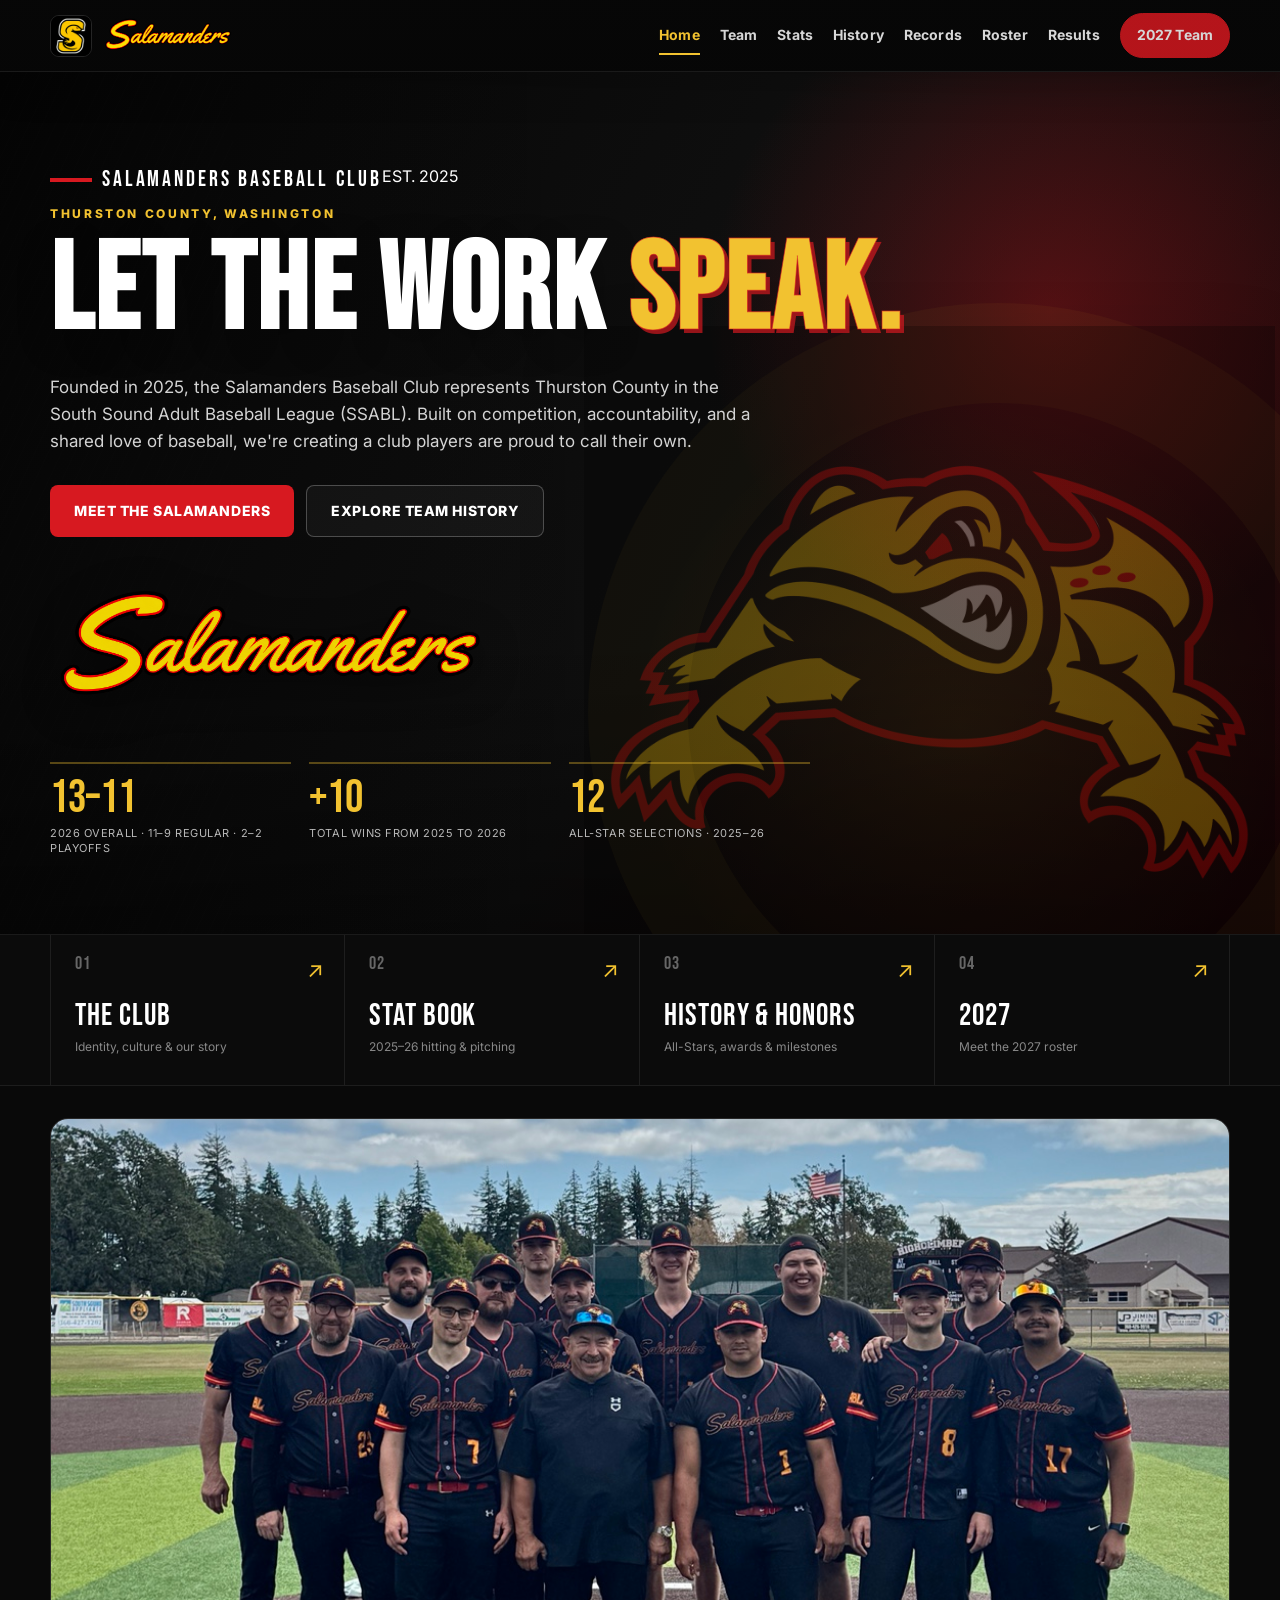
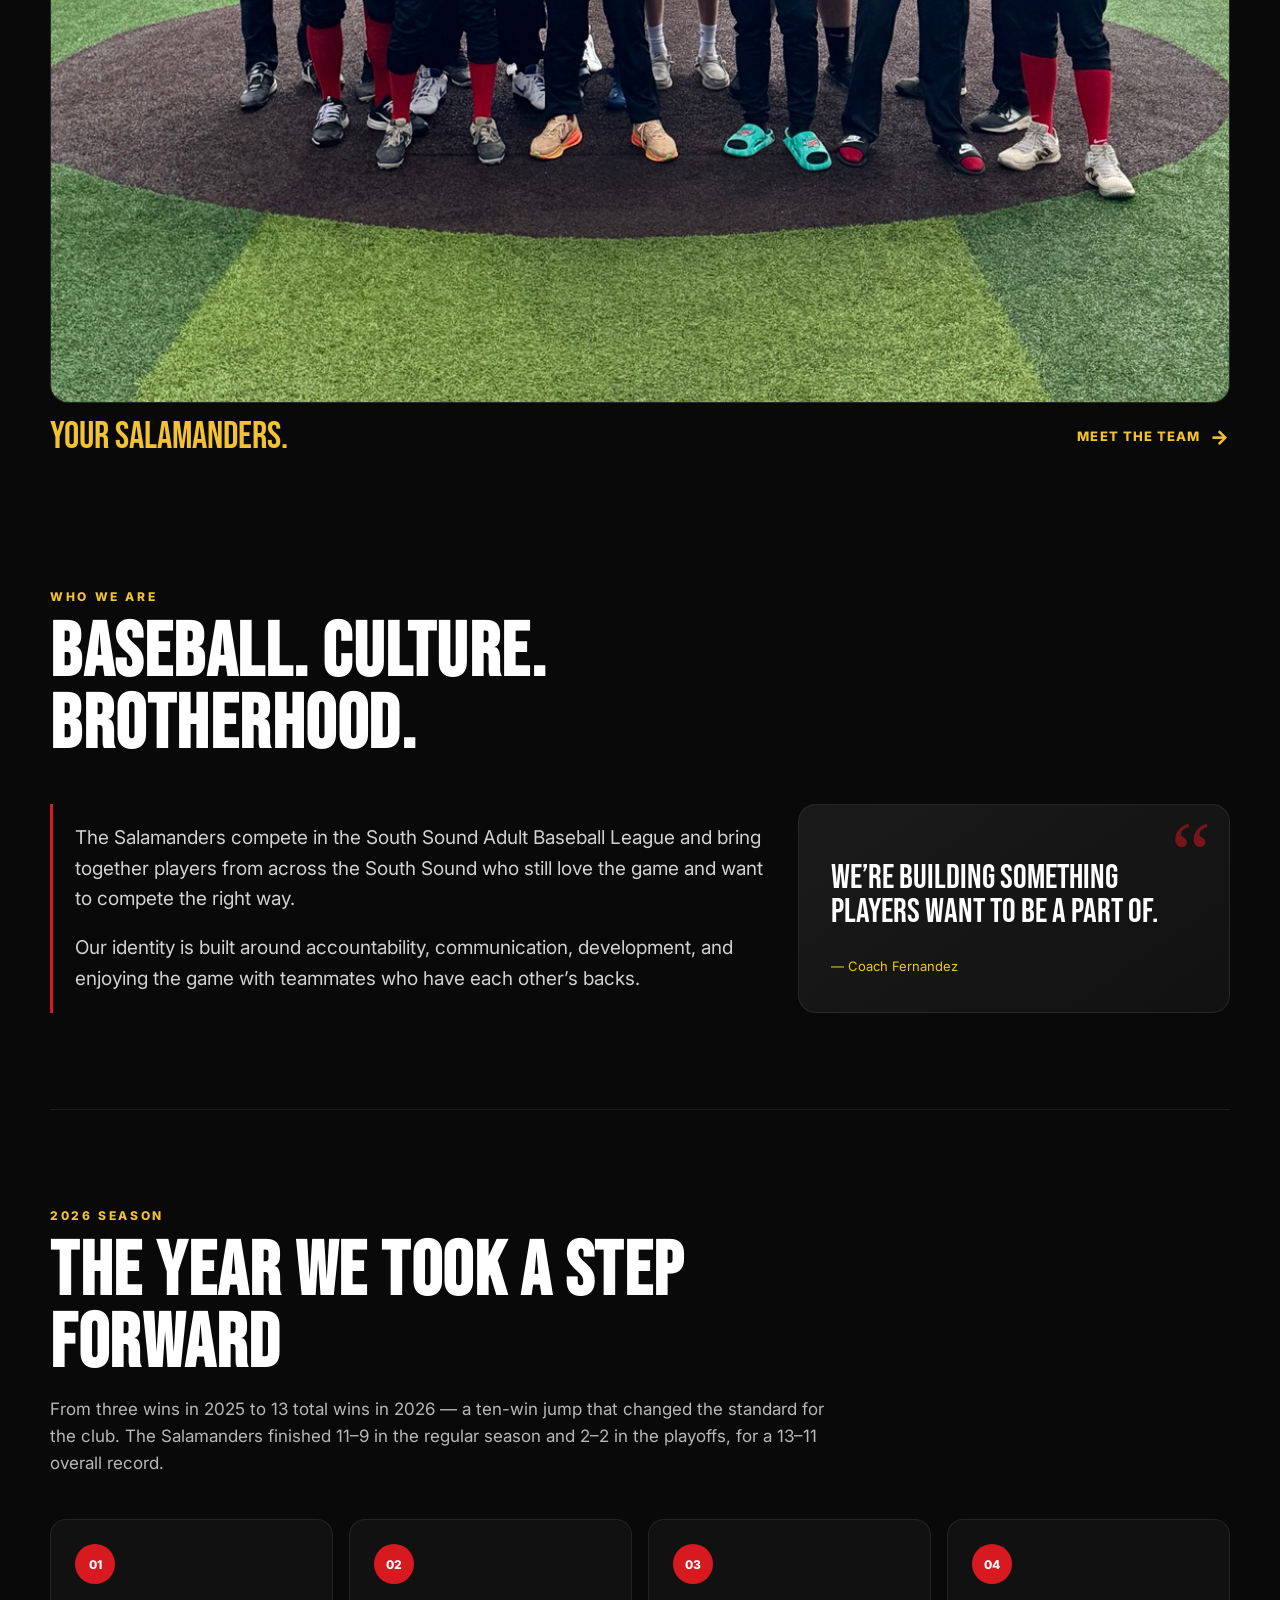
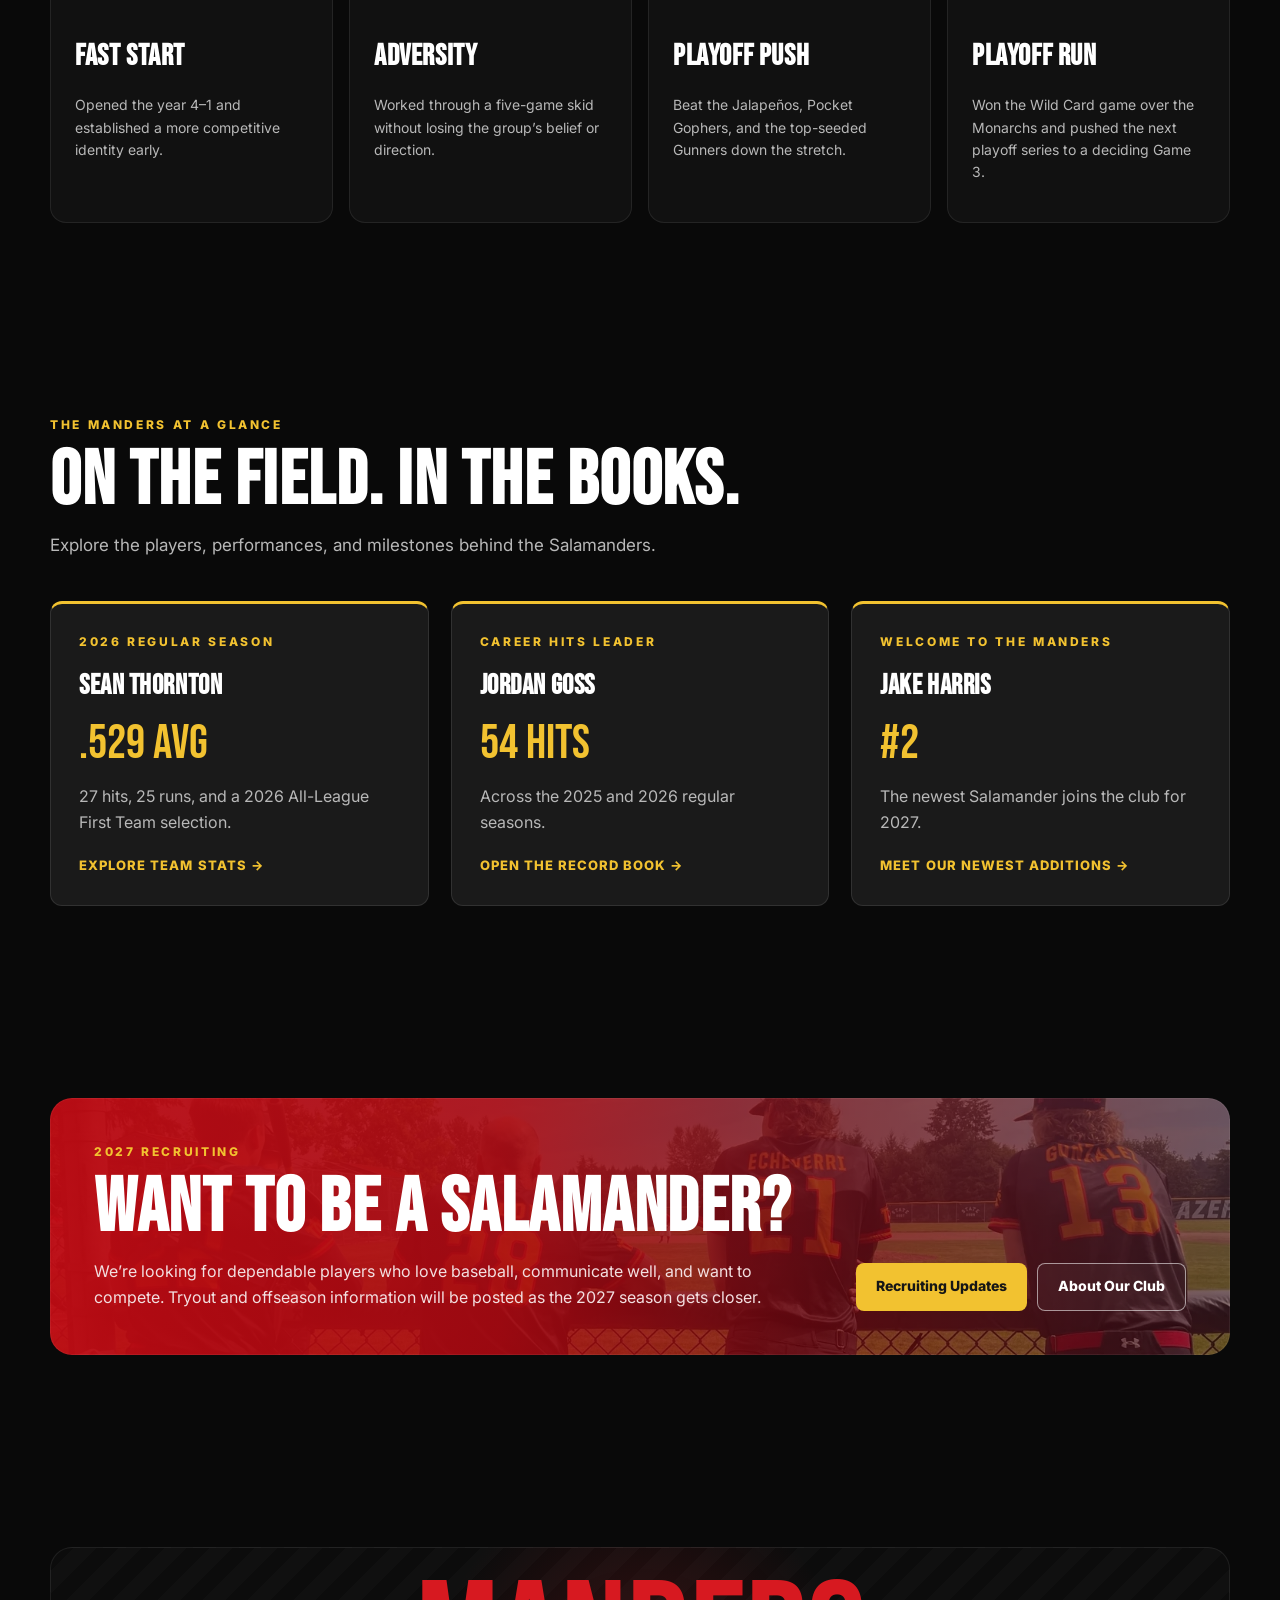
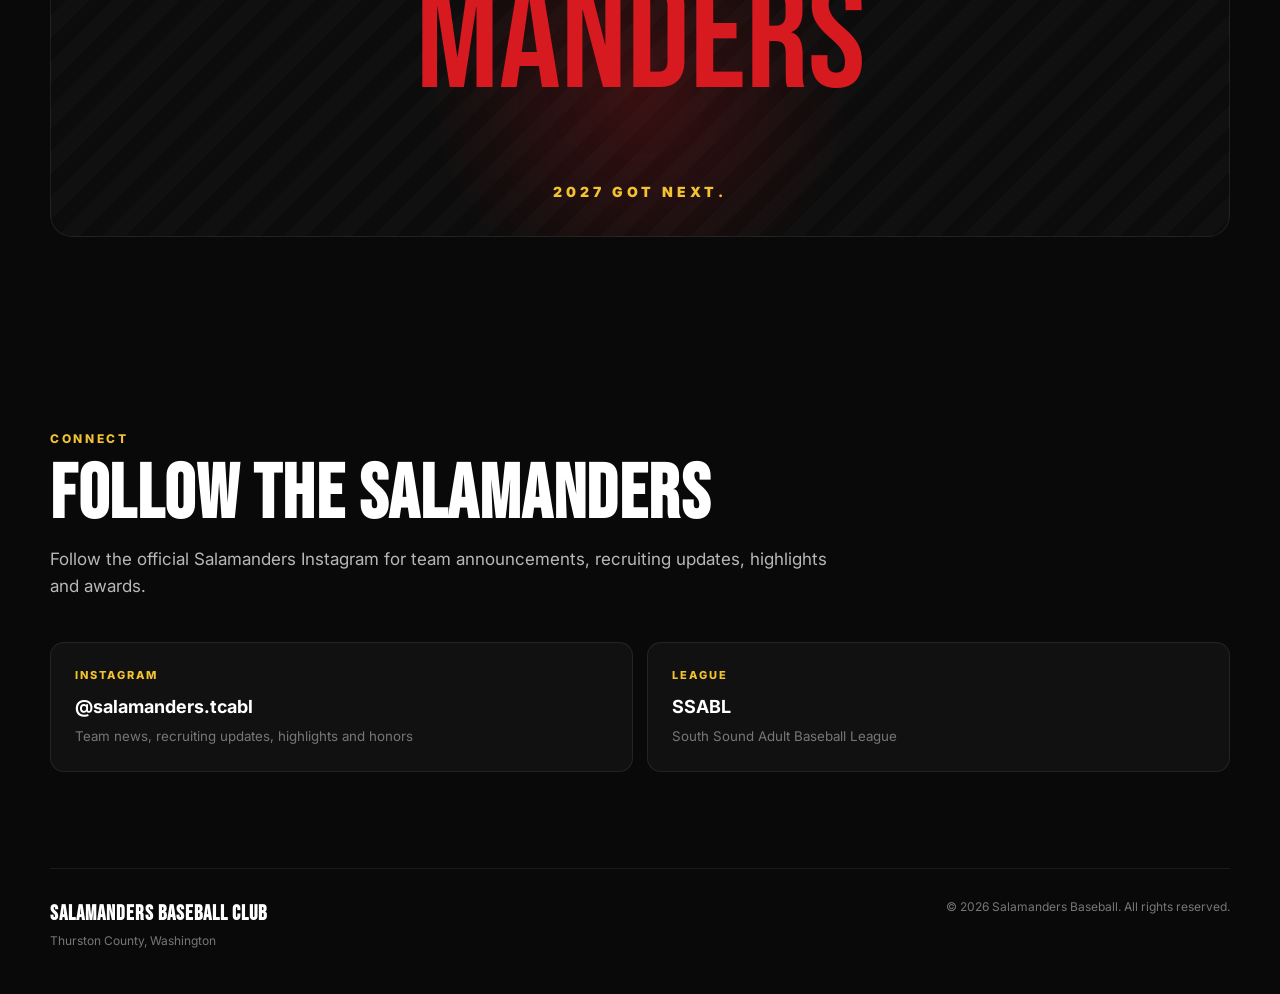
==== commit cb11d617: "V38: New Let the Work Speak hero, club story and founding year" ====
--- a/index.html
+++ b/index.html
@@ -79,12 +79,12 @@
 <div aria-hidden="true" class="hero-grain"></div>
 <img alt="" aria-hidden="true" class="hero-mascot" src="assets/salamanders-mascot.png"/>
 <div class="hero-content">
-<div class="hero-kicker">SALAMANDERS BASEBALL CLUB</div>
-<div class="eyebrow">THURSTON COUNTY, WASHINGTON • ADULT BASEBALL</div>
-<h1>BUILT DIFFERENT.</h1>
+<div class="hero-identity"><div class="hero-kicker">SALAMANDERS BASEBALL CLUB</div><span class="hero-founded">EST. 2025</span></div>
+<div class="eyebrow">THURSTON COUNTY, WASHINGTON</div>
+<h1>LET THE WORK <span>SPEAK.</span></h1>
 <p class="hero-sub">
-          Competing in the South Sound Adult Baseball League (SSABL), the Salamanders are building a team-first club
-          players want to represent — on the field, in the clubhouse, and across Thurston County.
+          Founded in 2025, the Salamanders Baseball Club represents Thurston County in the South Sound Adult Baseball League (SSABL).
+          Built on competition, accountability, and a shared love of baseball, we're creating a club players are proud to call their own.
         </p>
 <div class="hero-actions">
 <a class="button button-primary" href="/roster">Meet the Salamanders</a>
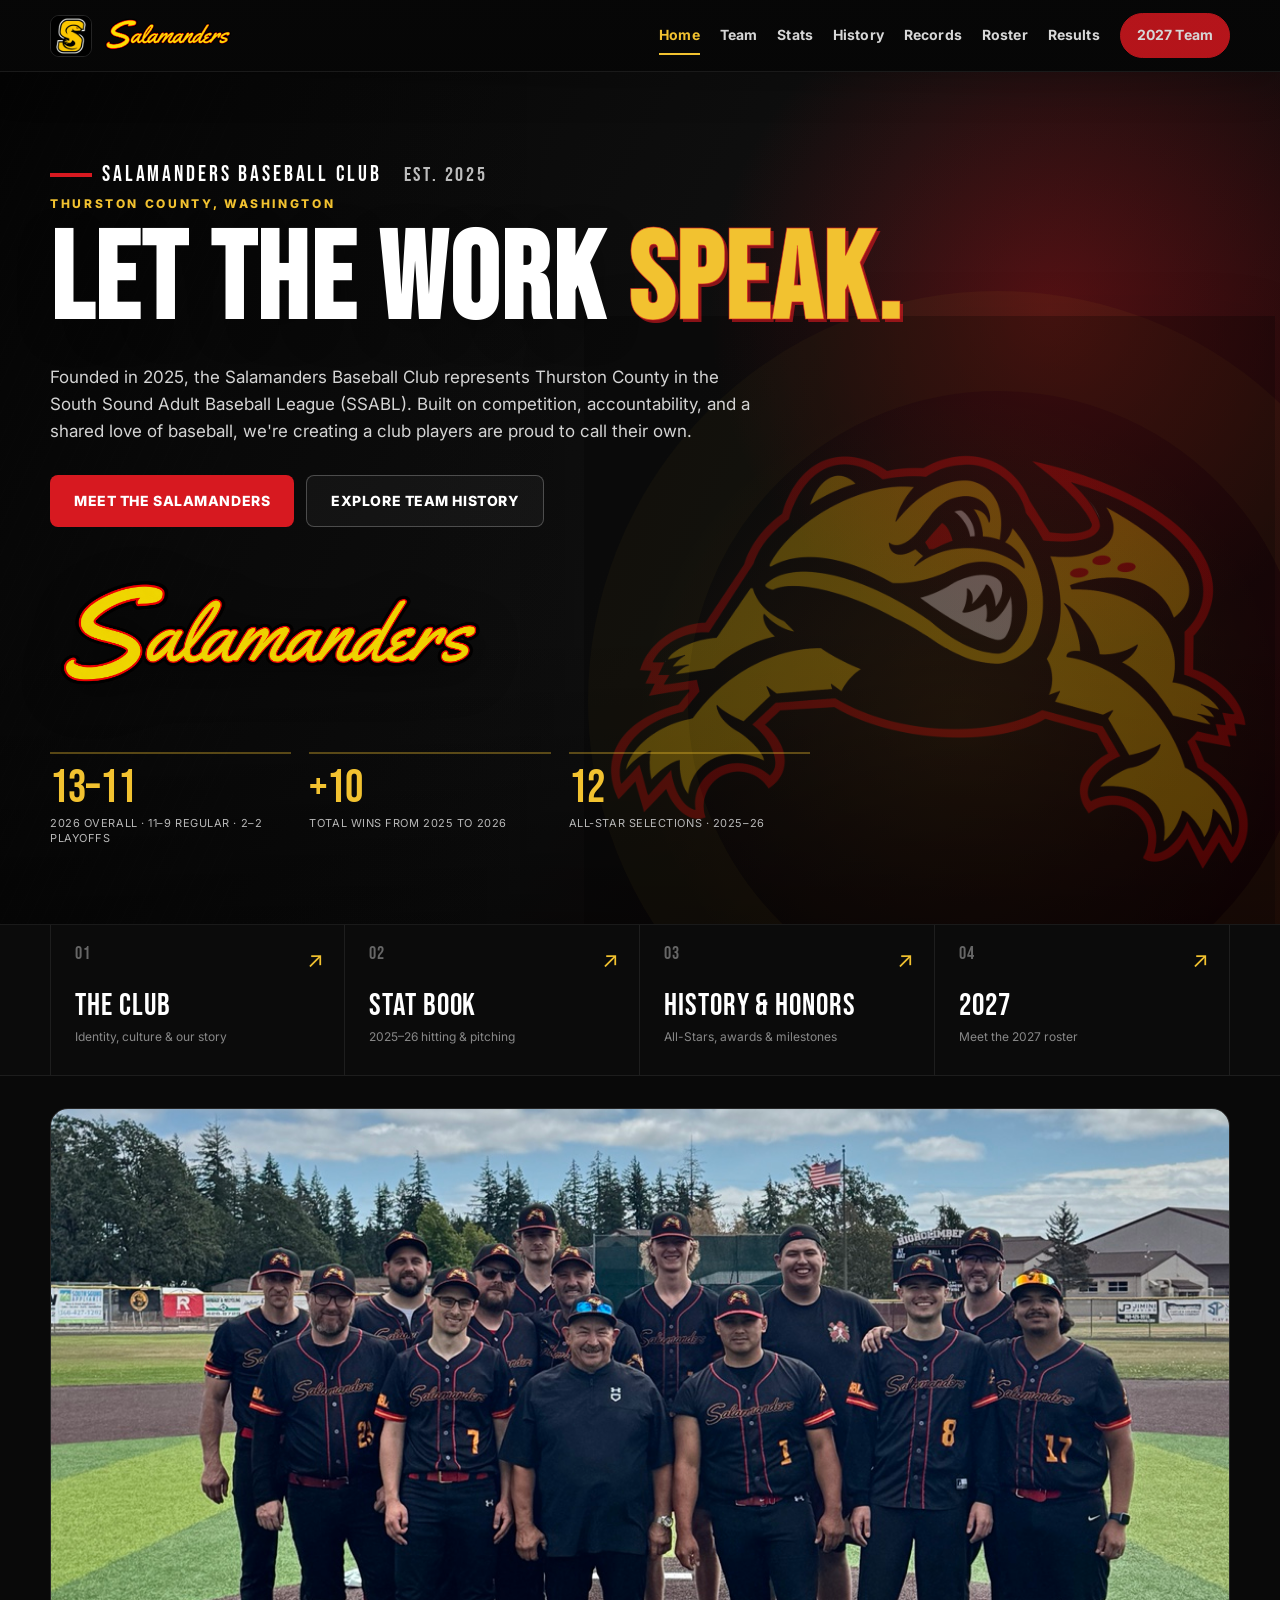
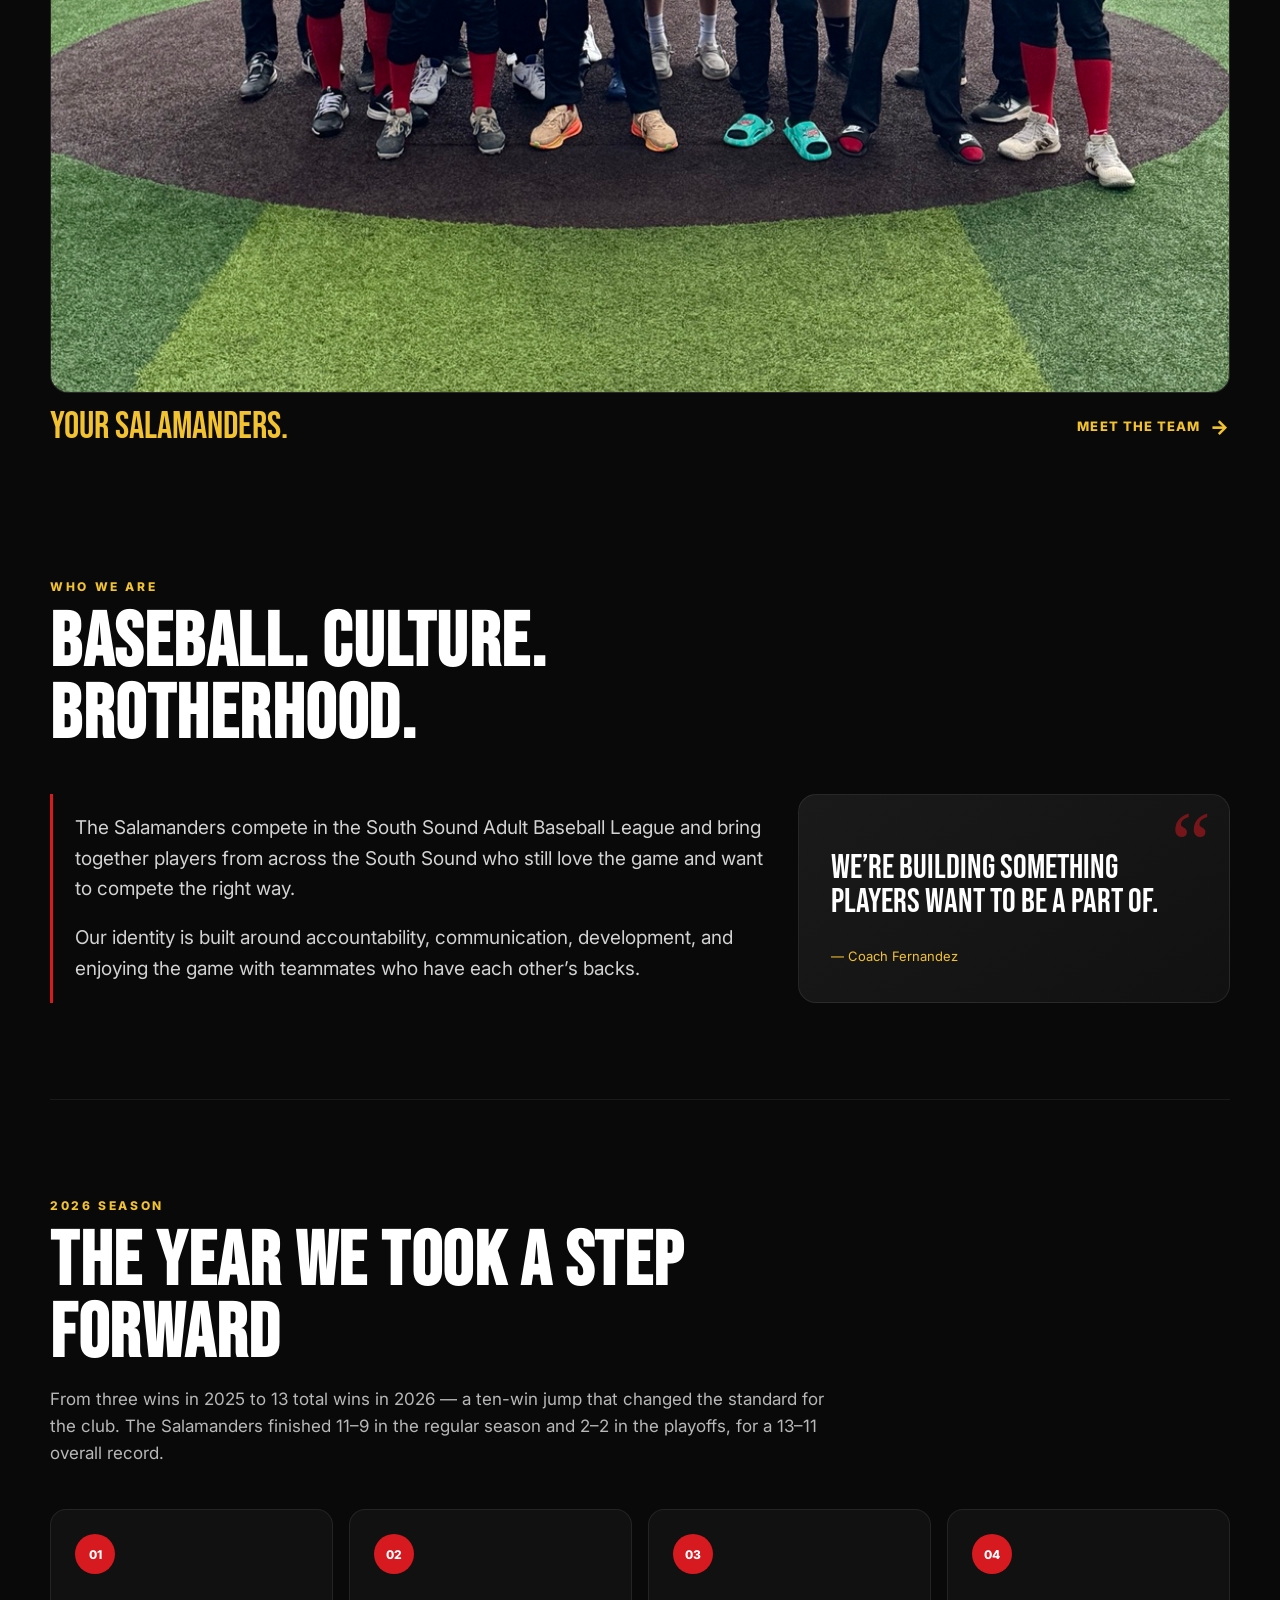
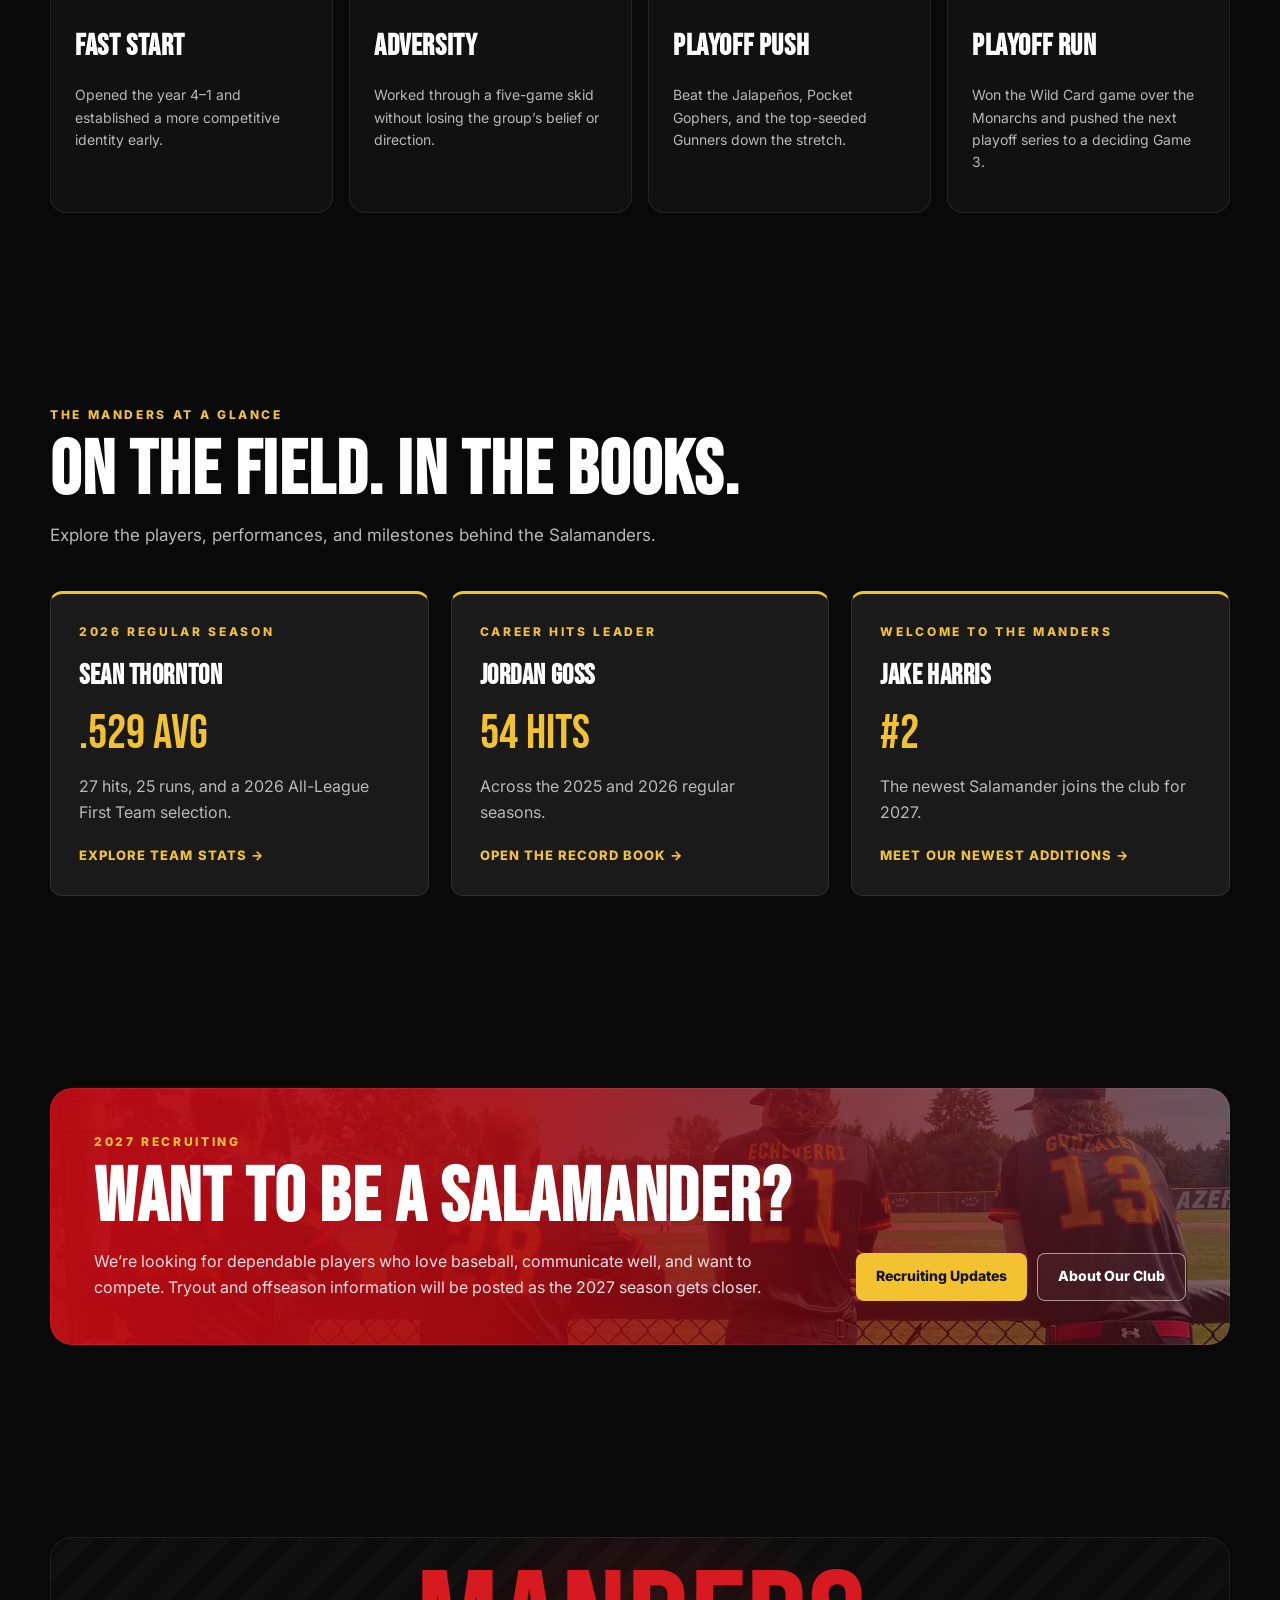
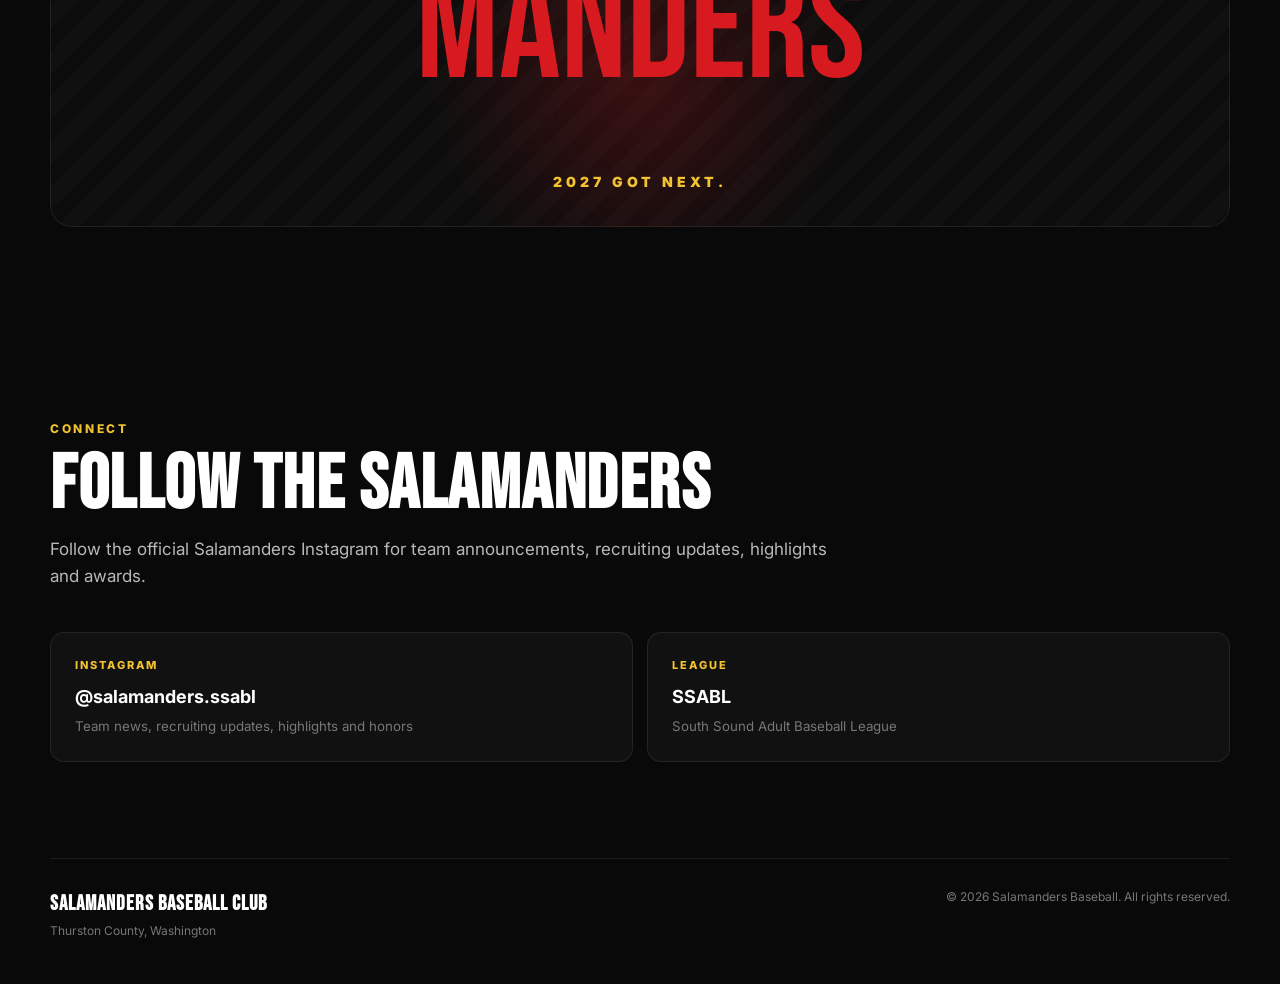
==== commit 032401b4: "V40: Update Instagram handle to salamanders.ssabl (index.html)" ====
--- a/index.html
+++ b/index.html
@@ -47,7 +47,7 @@
       "name": "South Sound Adult Baseball League"
     },
     "sameAs": [
-      "https://www.instagram.com/salamanders.tcabl/"
+      "https://www.instagram.com/salamanders.ssabl/"
     ]
   }
   </script>
@@ -225,9 +225,9 @@
 <p>Follow the official Salamanders Instagram for team announcements, recruiting updates, highlights and awards.</p>
 </div>
 <div class="contact-grid launch-contact-grid">
-<a aria-label="Follow Salamanders Baseball Club on Instagram" class="contact-card" href="https://www.instagram.com/salamanders.tcabl/" rel="noopener noreferrer" target="_blank">
+<a aria-label="Follow Salamanders Baseball Club on Instagram" class="contact-card" href="https://www.instagram.com/salamanders.ssabl/" rel="noopener noreferrer" target="_blank">
 <span>Instagram</span>
-<strong>@salamanders.tcabl</strong>
+<strong>@salamanders.ssabl</strong>
 <small>Team news, recruiting updates, highlights and honors</small>
 </a>
 <div class="contact-card">
--- a/styles.css
+++ b/styles.css
@@ -1721,3 +1721,15 @@
   }
   .hero-sub{margin-top:20px}
 }
+
+/* V38: Salamanders club identity and founding-year homepage treatment. */
+.hero-identity{display:flex;align-items:center;justify-content:flex-start;flex-wrap:wrap;gap:8px 22px;max-width:950px;margin-bottom:8px}
+.hero-identity .hero-kicker{margin-bottom:0}
+.hero-founded{font:400 20px/1 "Bebas Neue",Impact,sans-serif;letter-spacing:.14em;color:#bdbdbd;white-space:nowrap}
+.hero h1 span{color:var(--gold);-webkit-text-stroke:1px rgba(215,25,32,.6);text-shadow:3px 3px 0 rgba(215,25,32,.62)}
+@media(max-width:720px){
+  .hero-identity{align-items:flex-start;gap:8px 14px}
+  .hero-identity .hero-kicker{flex:1 1 240px}
+  .hero-founded{font-size:15px;letter-spacing:.1em}
+  .hero h1{font-size:clamp(42px,10.5vw,70px);line-height:1.02;max-width:100%}
+}
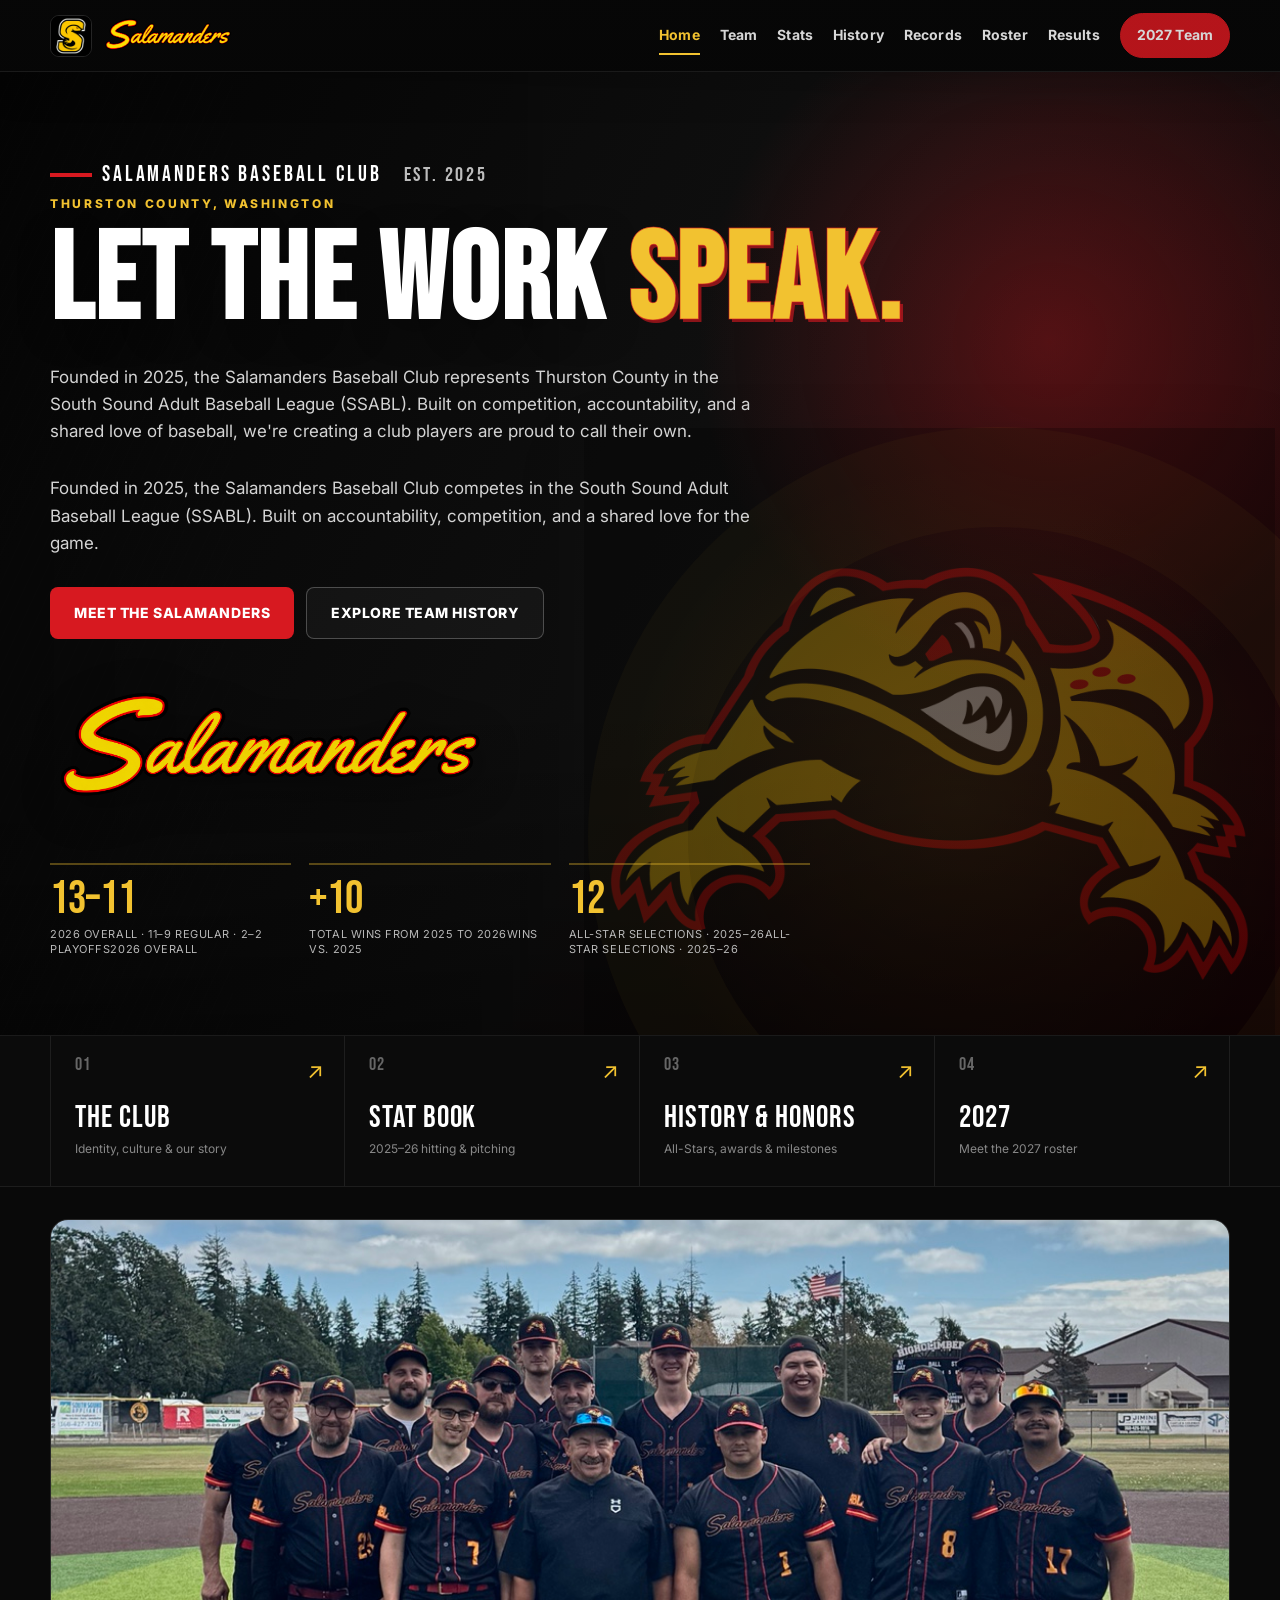
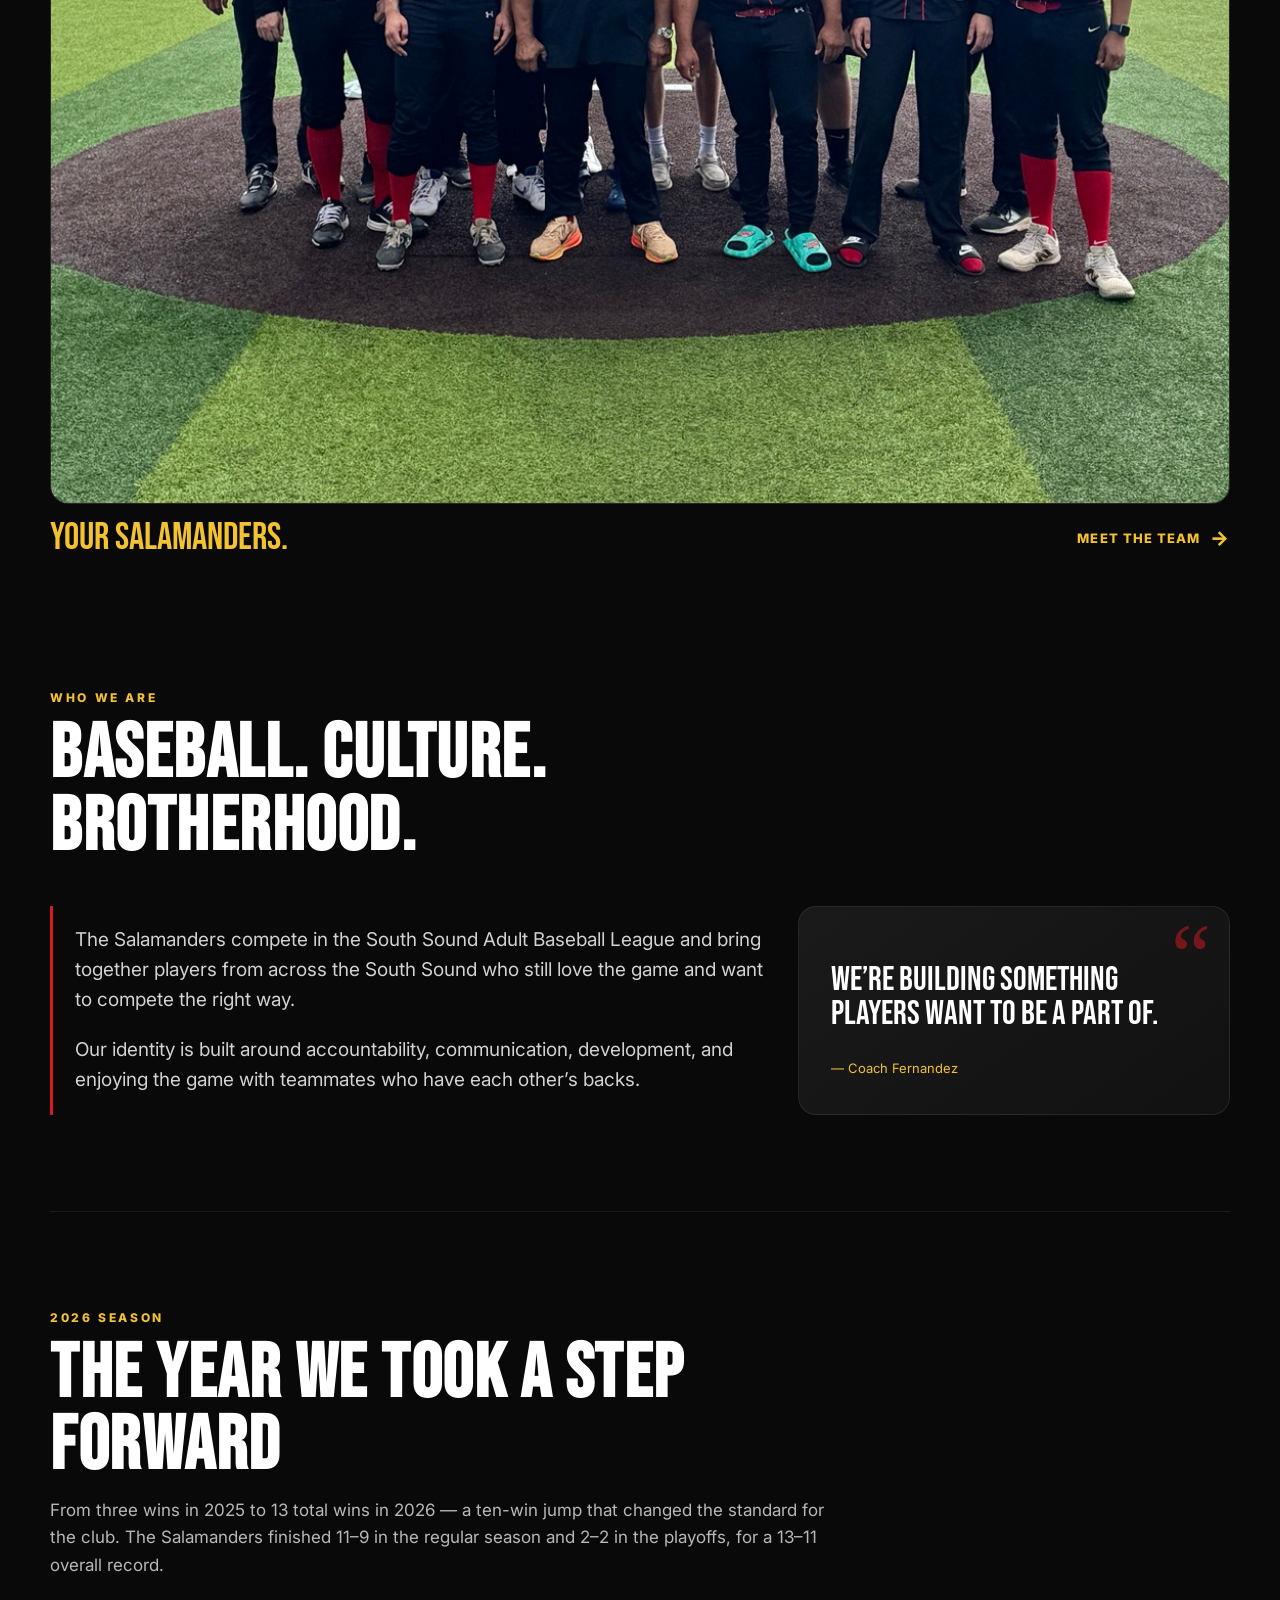
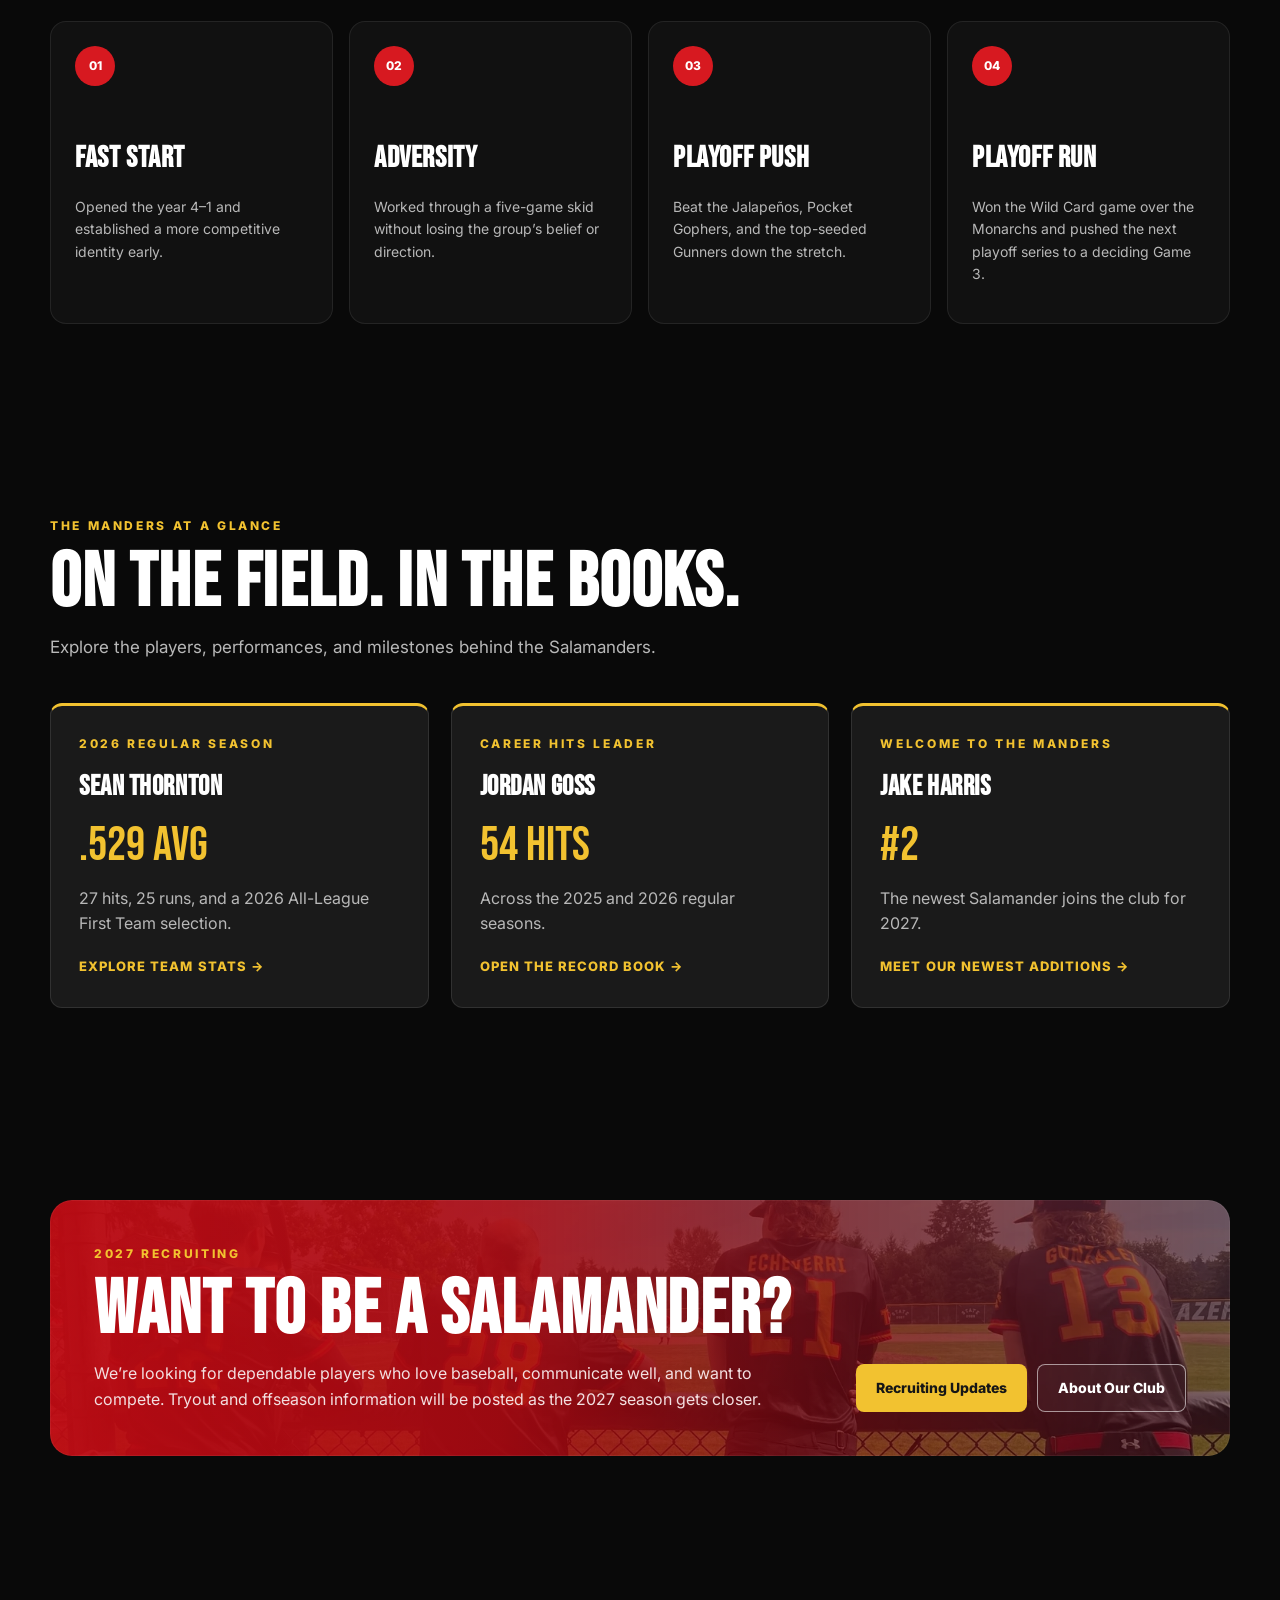
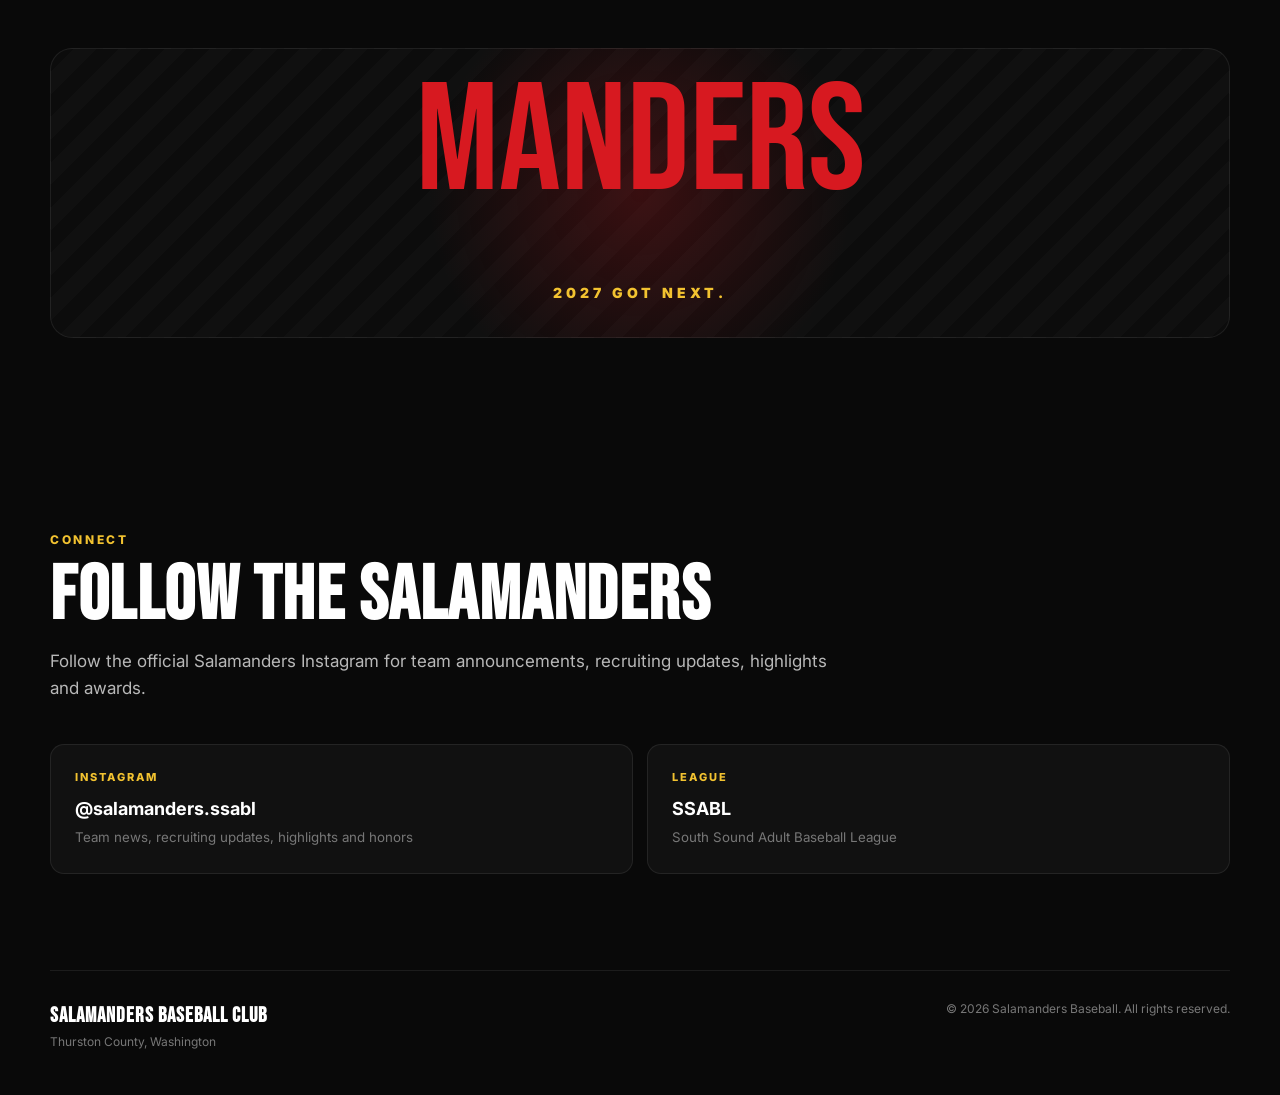
==== commit 4ec89dff: "V41: Add compact mobile hero bio and achievement labels" ====
--- a/index.html
+++ b/index.html
@@ -82,19 +82,20 @@
 <div class="hero-identity"><div class="hero-kicker">SALAMANDERS BASEBALL CLUB</div><span class="hero-founded">EST. 2025</span></div>
 <div class="eyebrow">THURSTON COUNTY, WASHINGTON</div>
 <h1>LET THE WORK <span>SPEAK.</span></h1>
-<p class="hero-sub">
+<p class="hero-sub hero-bio-desktop">
           Founded in 2025, the Salamanders Baseball Club represents Thurston County in the South Sound Adult Baseball League (SSABL).
           Built on competition, accountability, and a shared love of baseball, we're creating a club players are proud to call their own.
         </p>
+<p class="hero-sub hero-bio-mobile">Founded in 2025, the Salamanders Baseball Club competes in the South Sound Adult Baseball League (SSABL). Built on accountability, competition, and a shared love for the game.</p>
 <div class="hero-actions">
 <a class="button button-primary" href="/roster">Meet the Salamanders</a>
 <a class="button button-secondary" href="/history">Explore Team History</a>
 </div>
 <img alt="Salamanders" class="hero-script-logo" src="assets/salamanders-script-yellow.png"/>
 <div aria-label="Salamanders club highlights" class="hero-stats">
-<div><strong>13–11</strong><span>2026 overall · 11–9 regular · 2–2 playoffs</span></div>
-<div><strong>+10</strong><span>Total wins from 2025 to 2026</span></div>
-<div><strong>12</strong><span>All-Star selections · 2025–26</span></div>
+<div><strong>13–11</strong><span><span class="hero-detail-desktop">2026 overall · 11–9 regular · 2–2 playoffs</span><span class="hero-detail-mobile">2026 OVERALL</span></span></div>
+<div><strong>+10</strong><span><span class="hero-detail-desktop">Total wins from 2025 to 2026</span><span class="hero-detail-mobile">WINS VS. 2025</span></span></div>
+<div><strong>12</strong><span><span class="hero-detail-desktop">All-Star selections · 2025–26</span><span class="hero-detail-mobile">ALL-STAR SELECTIONS · 2025–26</span></span></div>
 </div>
 </div>
 </section>
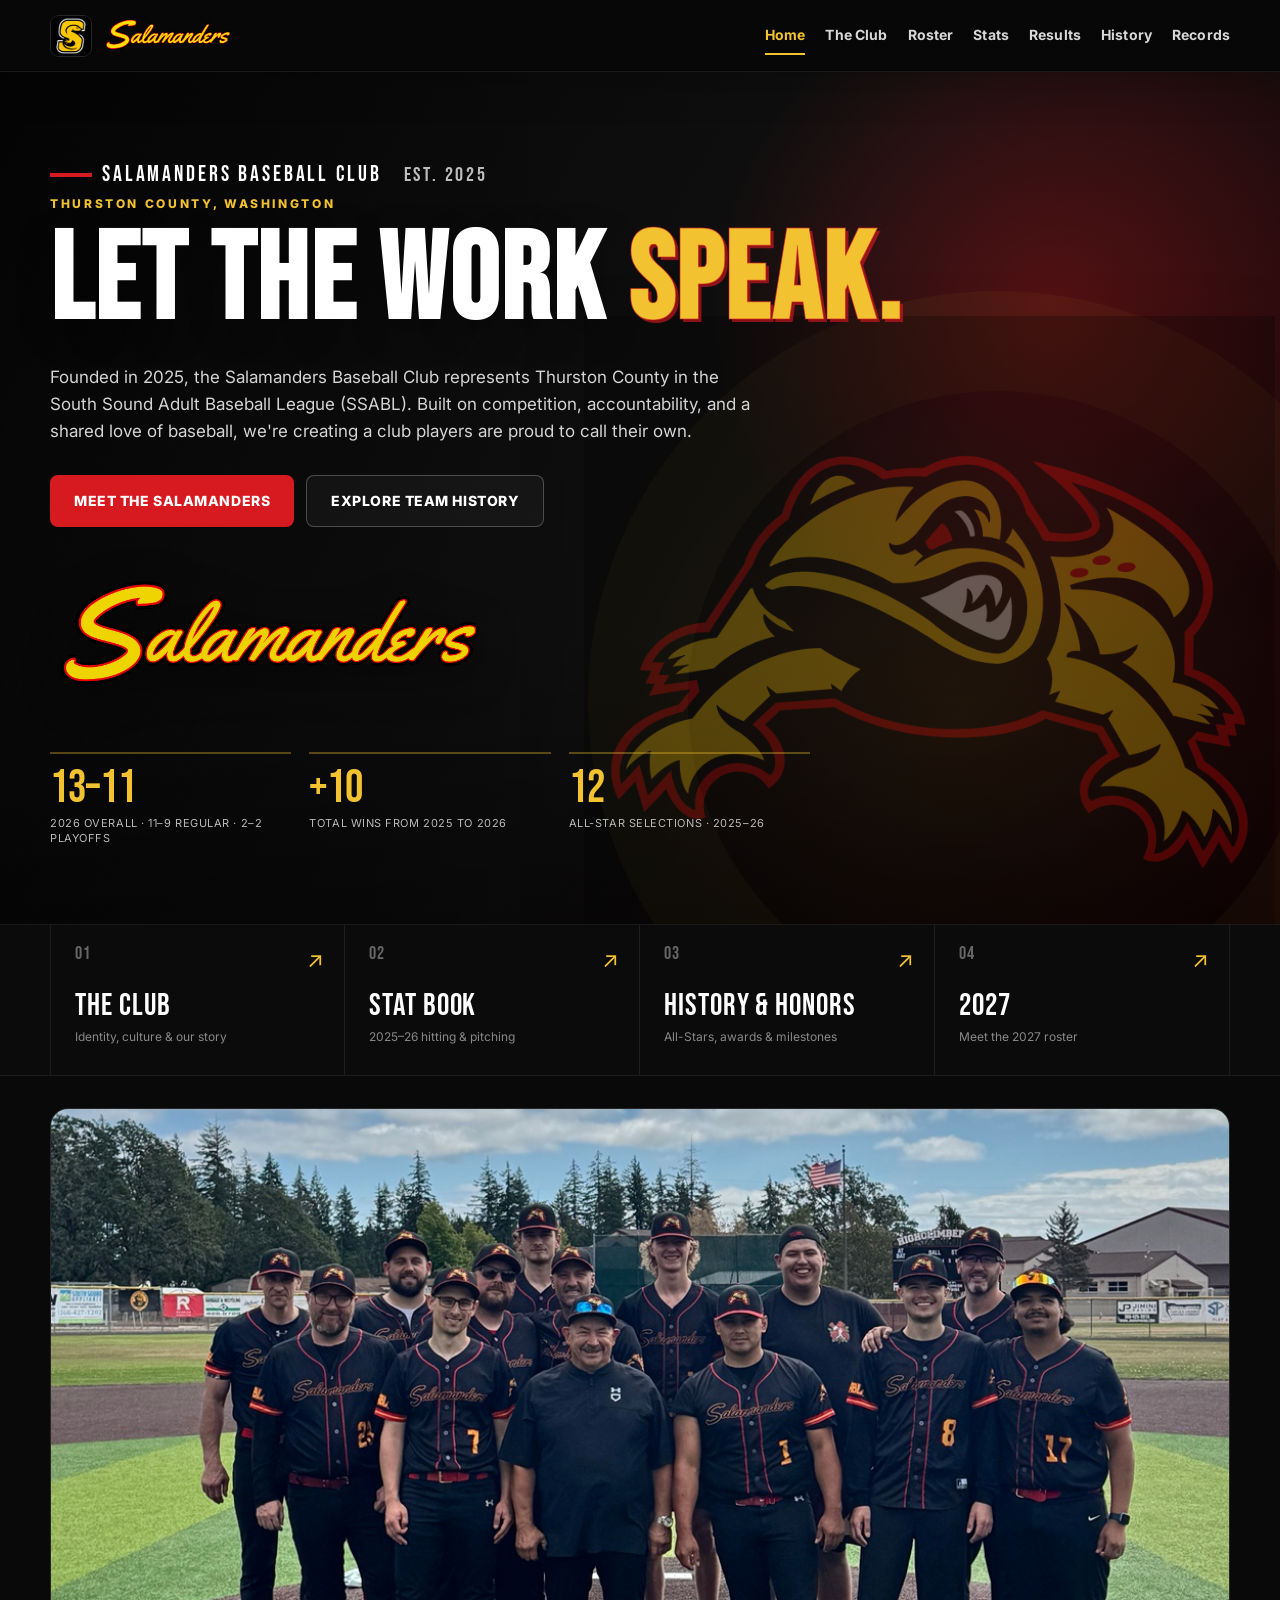
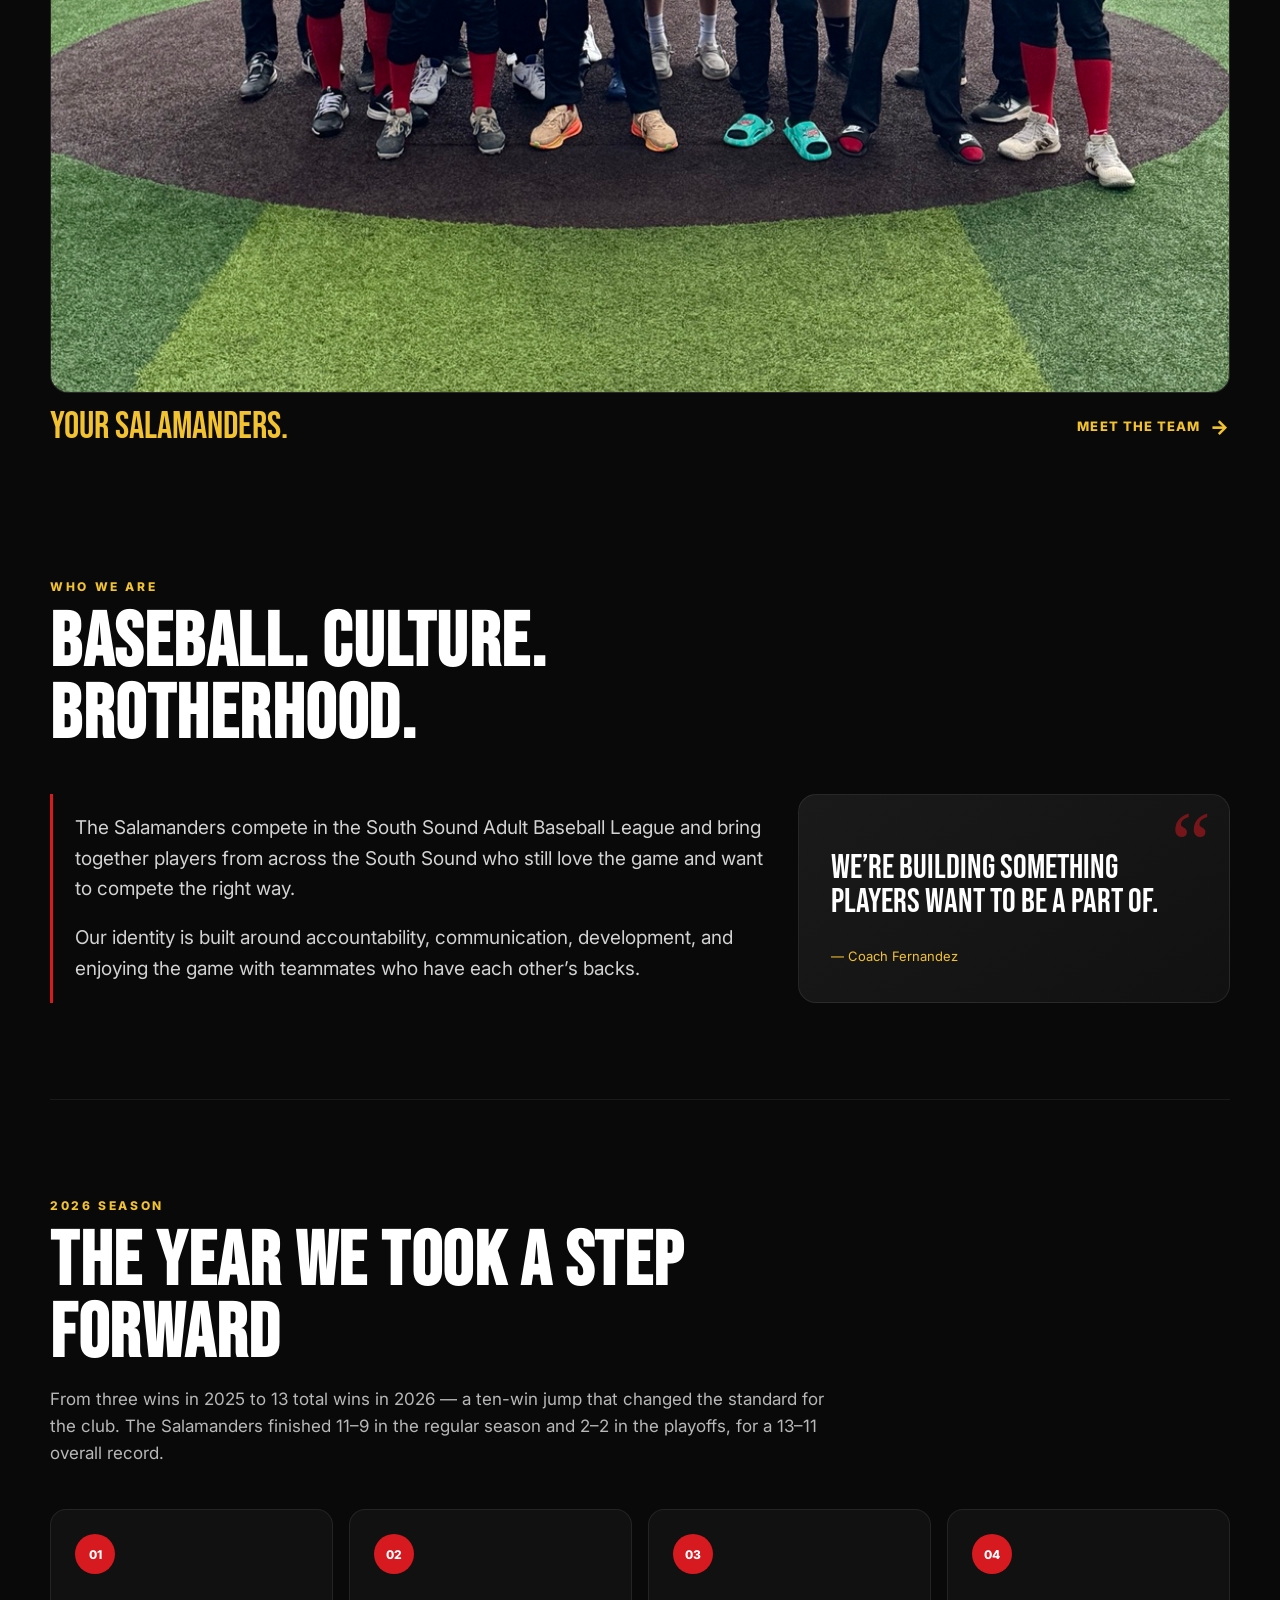
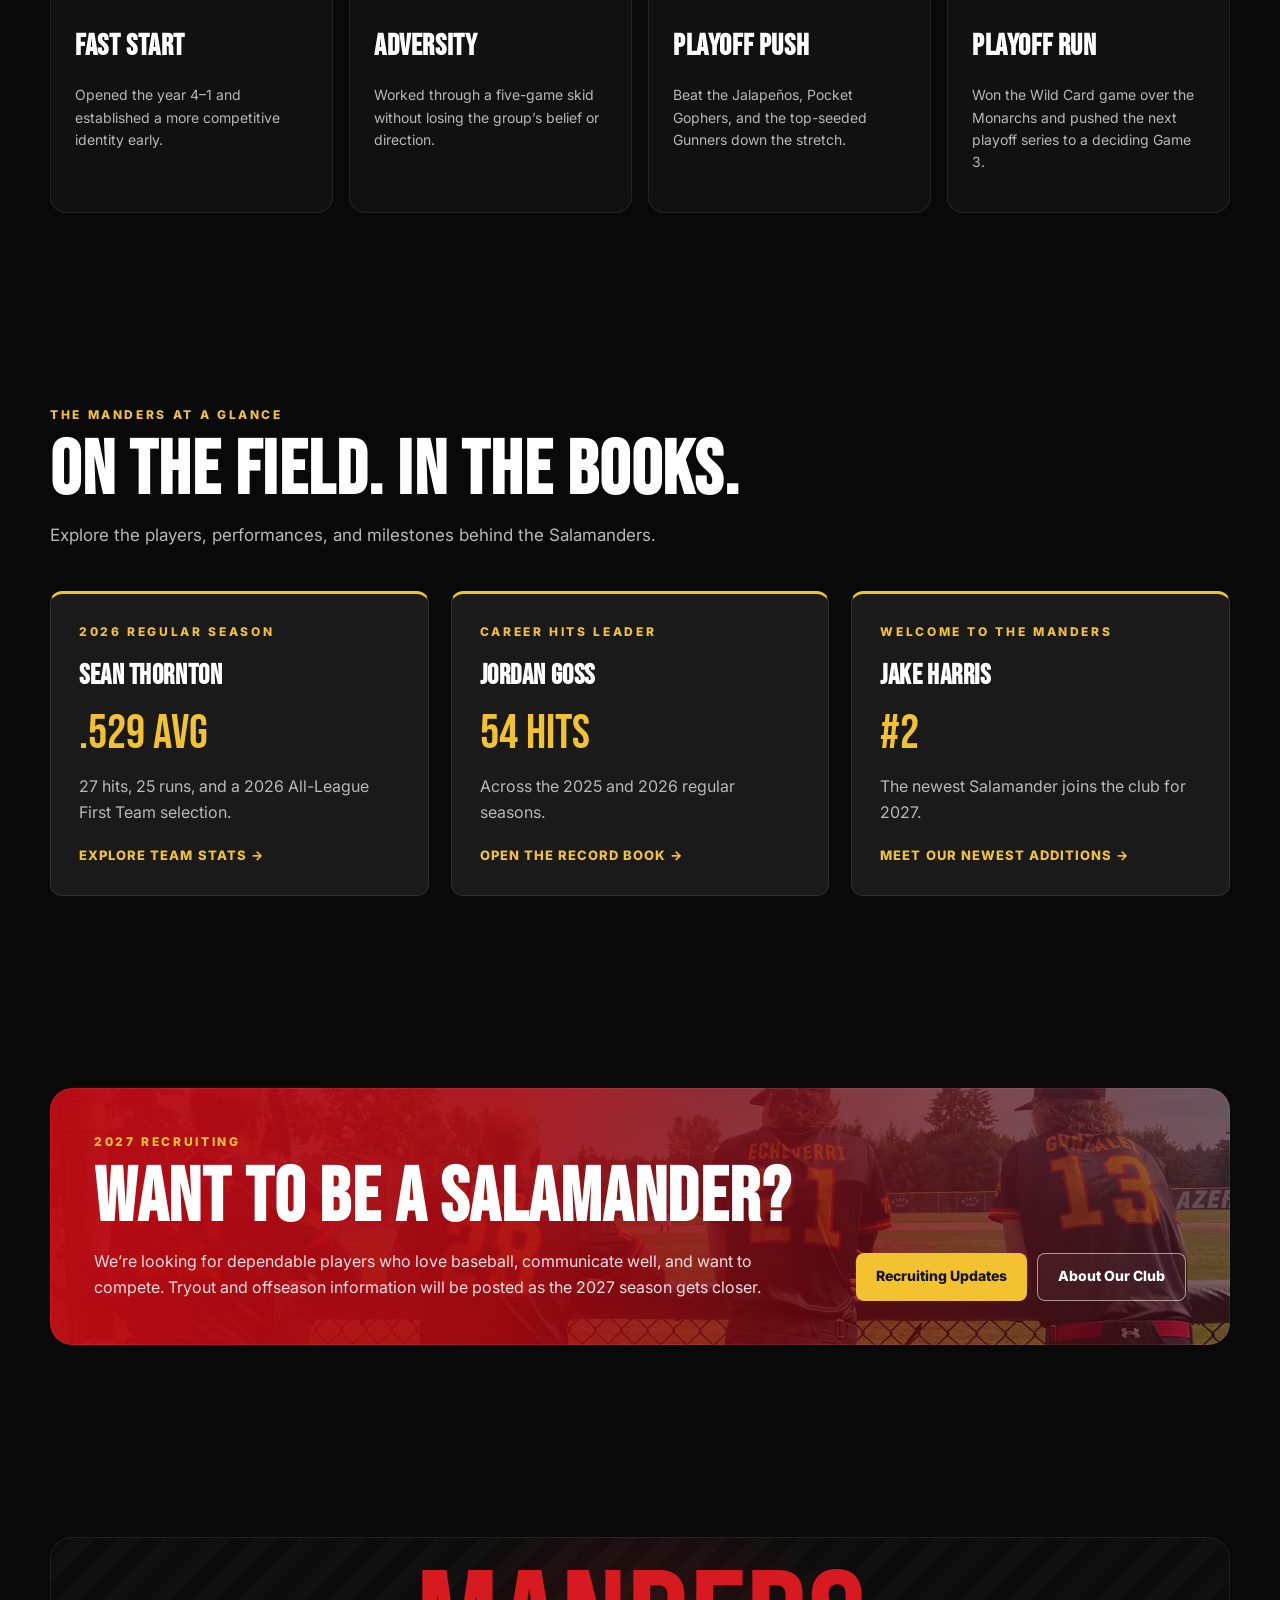
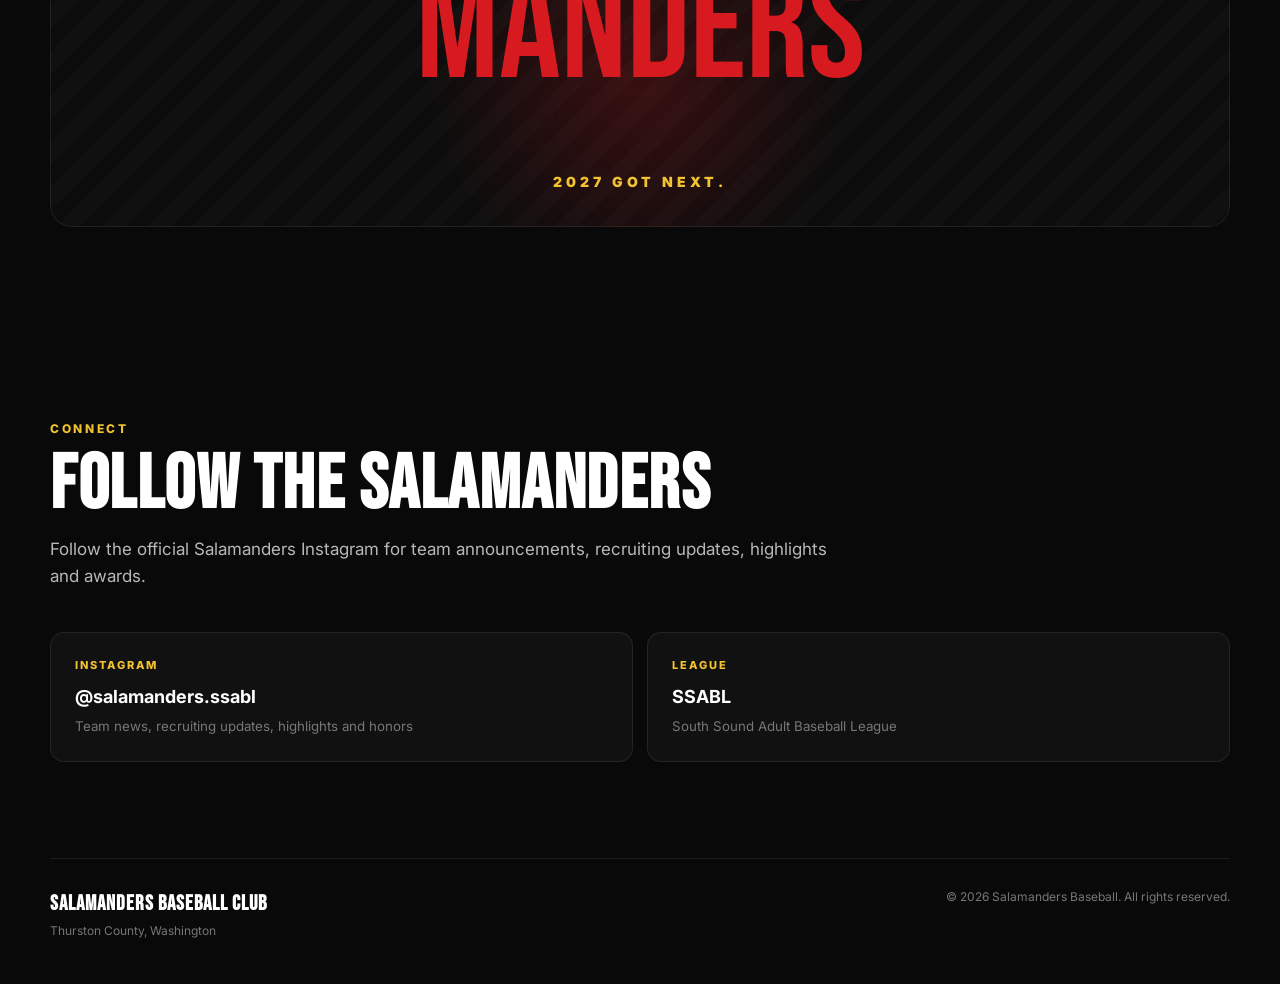
==== commit 900235fb: "V43: Simplify navigation to seven clear destinations (index.html)" ====
--- a/index.html
+++ b/index.html
@@ -64,13 +64,12 @@
 </button>
 <nav aria-label="Primary navigation" class="site-nav" id="primary-nav">
 <a href="/" aria-current="page">Home</a>
-<a href="#about">Team</a>
+<a href="#about">The Club</a>
+<a href="/roster">Roster</a>
 <a href="/stats">Stats</a>
+<a href="/results">Results</a>
 <a href="/history">History</a>
 <a href="/records">Records</a>
-<a href="/roster">Roster</a>
-<a href="/results">Results</a>
-<a href="/roster#roster" class="nav-cta">2027 Team</a>
 </nav>
 </header>
 <main id="main-content">
--- a/styles.css
+++ b/styles.css
@@ -1733,3 +1733,85 @@
   .hero-founded{font-size:15px;letter-spacing:.1em}
   .hero h1{font-size:clamp(42px,10.5vw,70px);line-height:1.02;max-width:100%}
 }
+
+/* V41: compact mobile hero. Desktop layout and copy remain unchanged. */
+.hero-bio-mobile,.hero-detail-mobile{display:none}
+@media(max-width:720px){
+  .hero-content{padding-top:28px;padding-bottom:28px}
+  .hero-identity{display:flex;align-items:baseline;justify-content:flex-start;flex-wrap:wrap;column-gap:12px;row-gap:6px;margin-bottom:7px}
+  .hero-identity .hero-kicker{flex:0 1 auto;font-size:clamp(21px,5vw,28px);line-height:1.1;letter-spacing:.035em;gap:8px}
+  .hero-kicker::before{width:24px;flex-basis:24px;height:4px}
+  .hero-founded{font-size:14px;letter-spacing:.08em;color:#bdbdbd}
+  .hero .eyebrow{font-size:clamp(10px,2.2vw,12px);letter-spacing:.13em;margin-bottom:22px;color:#bcbcbc}
+  .hero h1{font-size:clamp(49px,12vw,82px);line-height:.98;letter-spacing:0;max-width:100%;text-wrap:balance}
+  .hero h1 span{display:block;margin-top:5px}
+  .hero-bio-desktop{display:none}
+  .hero-bio-mobile{display:block}
+  .hero-sub{font-size:clamp(15px,3.65vw,17px);line-height:1.55;margin:22px 0 24px;max-width:600px}
+  .hero-actions{gap:10px}
+  .hero-actions .button{min-height:51px}
+  .hero-script-logo{display:none}
+  .hero-stats{margin-top:28px;gap:0}
+  .hero-stats div{grid-template-columns:90px minmax(0,1fr);gap:14px;padding:13px 0}
+  .hero-stats strong{font-size:37px;color:var(--gold)}
+  .hero-stats span{font-size:12px;letter-spacing:.035em;line-height:1.45}
+  .hero-detail-desktop{display:none}
+  .hero-detail-mobile{display:inline}
+  .hero-mascot{width:min(85vw,480px);right:-15%;bottom:-46px;opacity:.16}
+}
+@media(max-width:390px){
+  .hero-identity .hero-kicker{font-size:21px}
+  .hero h1{font-size:clamp(45px,12vw,50px)}
+  .hero-founded{font-size:13px}
+}
+
+/* V41: Unified baseball stat book. Existing leader cards and tables are preserved. */
+.unified-stats-controls{display:none}
+body.has-unified-stats .unified-stats-controls{display:block;margin:0 0 24px;padding:22px;border:1px solid rgba(255,255,255,.13);border-radius:14px;background:linear-gradient(115deg,rgba(128,17,23,.22),#121212 70%)}
+.unified-stats-intro h2{font-family:"Bebas Neue",Impact,sans-serif;font-size:clamp(27px,4vw,42px);line-height:1.05}
+.unified-stats-intro p{margin:7px 0 17px;font-size:13px;line-height:1.6;color:#bfbfbf}
+.unified-stats-filters{display:grid;grid-template-columns:repeat(2,minmax(0,1fr));gap:14px}
+.unified-stats-filters label{display:flex;flex-direction:column;gap:8px;color:var(--gold);font-size:11px;font-weight:800;letter-spacing:.1em;text-transform:uppercase}
+.unified-stats-filters select{appearance:auto;min-width:0;width:100%;height:46px;padding:10px 12px;border:1px solid rgba(255,255,255,.22);border-radius:8px;background:#171717;color:#fff;font:600 14px/1.3 "Inter",Arial,sans-serif;letter-spacing:0;text-transform:none}
+.unified-stats-filters select:focus-visible{outline:2px solid var(--gold);outline-offset:2px}
+body.has-unified-stats #stats .record-tabs,body.has-unified-stats #pitching .record-tabs{display:none}
+body.has-unified-stats #pitching.unified-hidden-section{display:none}
+body.has-unified-stats #stats.unified-hidden-section > :not(.unified-stats-controls){display:none}
+body.has-unified-stats #stats.unified-hidden-section{padding-bottom:0}
+body.has-unified-stats #stats.unified-hidden-section + #pitching{padding-top:20px}
+@media(max-width:600px){
+  body.has-unified-stats .unified-stats-controls{padding:17px 14px;margin-bottom:18px}
+  .unified-stats-filters{grid-template-columns:1fr;gap:12px}
+  .unified-stats-intro p{font-size:12px}
+}
+
+/* V42: Mobile-first stats hierarchy and interactive player profiles. */
+.stats-player-link,.stats-leader-link{appearance:none;border:0;background:transparent;color:var(--gold);font:inherit;cursor:pointer;text-align:left;padding:3px 0;text-decoration:underline;text-decoration-color:transparent;text-underline-offset:3px}
+.stats-leader-link{color:#fff}
+.stats-player-link:hover,.stats-leader-link:hover{text-decoration-color:currentColor}
+.stats-player-link:focus-visible,.stats-leader-link:focus-visible{outline:2px solid var(--gold);outline-offset:3px;border-radius:2px}
+.stats-priority-table th:first-child,.stats-priority-table td:first-child{min-width:165px}
+.stats-priority-table td{font-variant-numeric:tabular-nums}
+.stats-player-dialog{border:1px solid rgba(255,255,255,.18);border-radius:16px;max-width:min(760px,calc(100% - 28px));width:100%;max-height:min(85vh,780px);padding:0;background:#101010;color:#fff;box-shadow:0 32px 80px rgba(0,0,0,.75)}
+.stats-player-dialog::backdrop{background:rgba(0,0,0,.82)}
+.stats-profile-shell{padding:24px}
+.stats-profile-header{display:flex;justify-content:space-between;align-items:flex-start;gap:20px;border-bottom:1px solid rgba(255,255,255,.14);padding-bottom:18px;margin-bottom:20px}
+.stats-profile-name{font:400 clamp(30px,5vw,46px)/1 "Bebas Neue",Impact,sans-serif;color:#fff;margin:4px 0}
+.stats-profile-subtitle{margin:8px 0 0;color:#bbb;font-size:12px;line-height:1.6}
+.stats-profile-close{border:1px solid rgba(255,255,255,.25);border-radius:8px;color:#fff;background:#1d1d1d;min-width:42px;min-height:42px;font-size:26px;cursor:pointer}
+.stats-profile-close:hover{background:#432025}
+.stats-profile-season{margin:0 0 24px}
+.stats-profile-season h3{color:var(--gold);font:400 24px/1.2 "Bebas Neue",Impact,sans-serif;margin-bottom:12px}
+.stats-profile-grid{display:grid;grid-template-columns:repeat(5,minmax(0,1fr));gap:8px}
+.stats-profile-stat{display:flex;flex-direction:column;gap:6px;min-width:0;background:#1b1b1b;border:1px solid rgba(255,255,255,.06);border-radius:8px;padding:11px 8px}
+.stats-profile-stat strong{font:700 17px/1.2 "Inter",Arial,sans-serif;overflow-wrap:anywhere;font-variant-numeric:tabular-nums}
+.stats-profile-stat span{font-size:10px;letter-spacing:.08em;color:#bbb}
+@media(max-width:720px){
+  .stats-profile-shell{padding:16px}
+  .stats-profile-grid{grid-template-columns:repeat(3,minmax(0,1fr))}
+  .stats-priority-table{min-width:max-content}
+  .stats-priority-table th,.stats-priority-table td{white-space:nowrap}
+  .stats-priority-table td:first-child{white-space:normal;min-width:140px;max-width:150px}
+  .stats-table-wrap{scrollbar-width:thin}
+  .stats-table-wrap::after{content:"Swipe for more stats →"}
+}
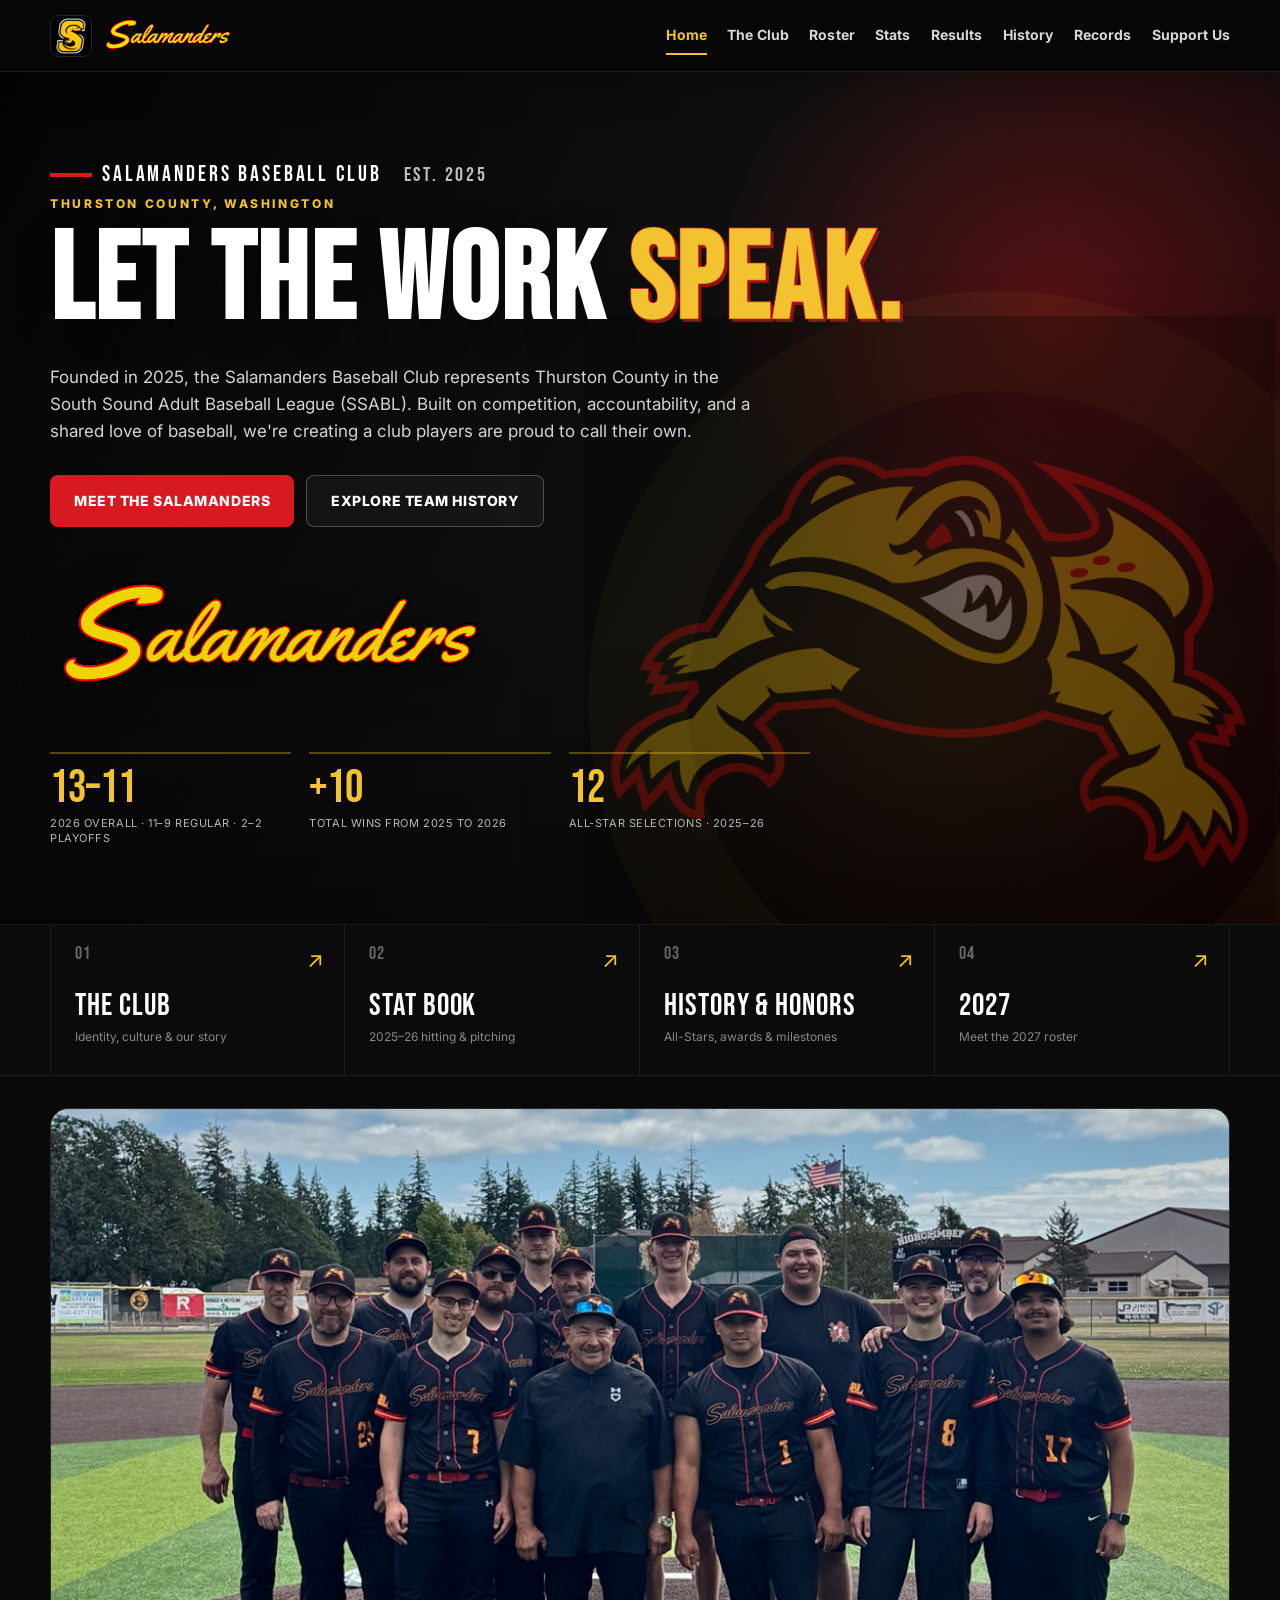
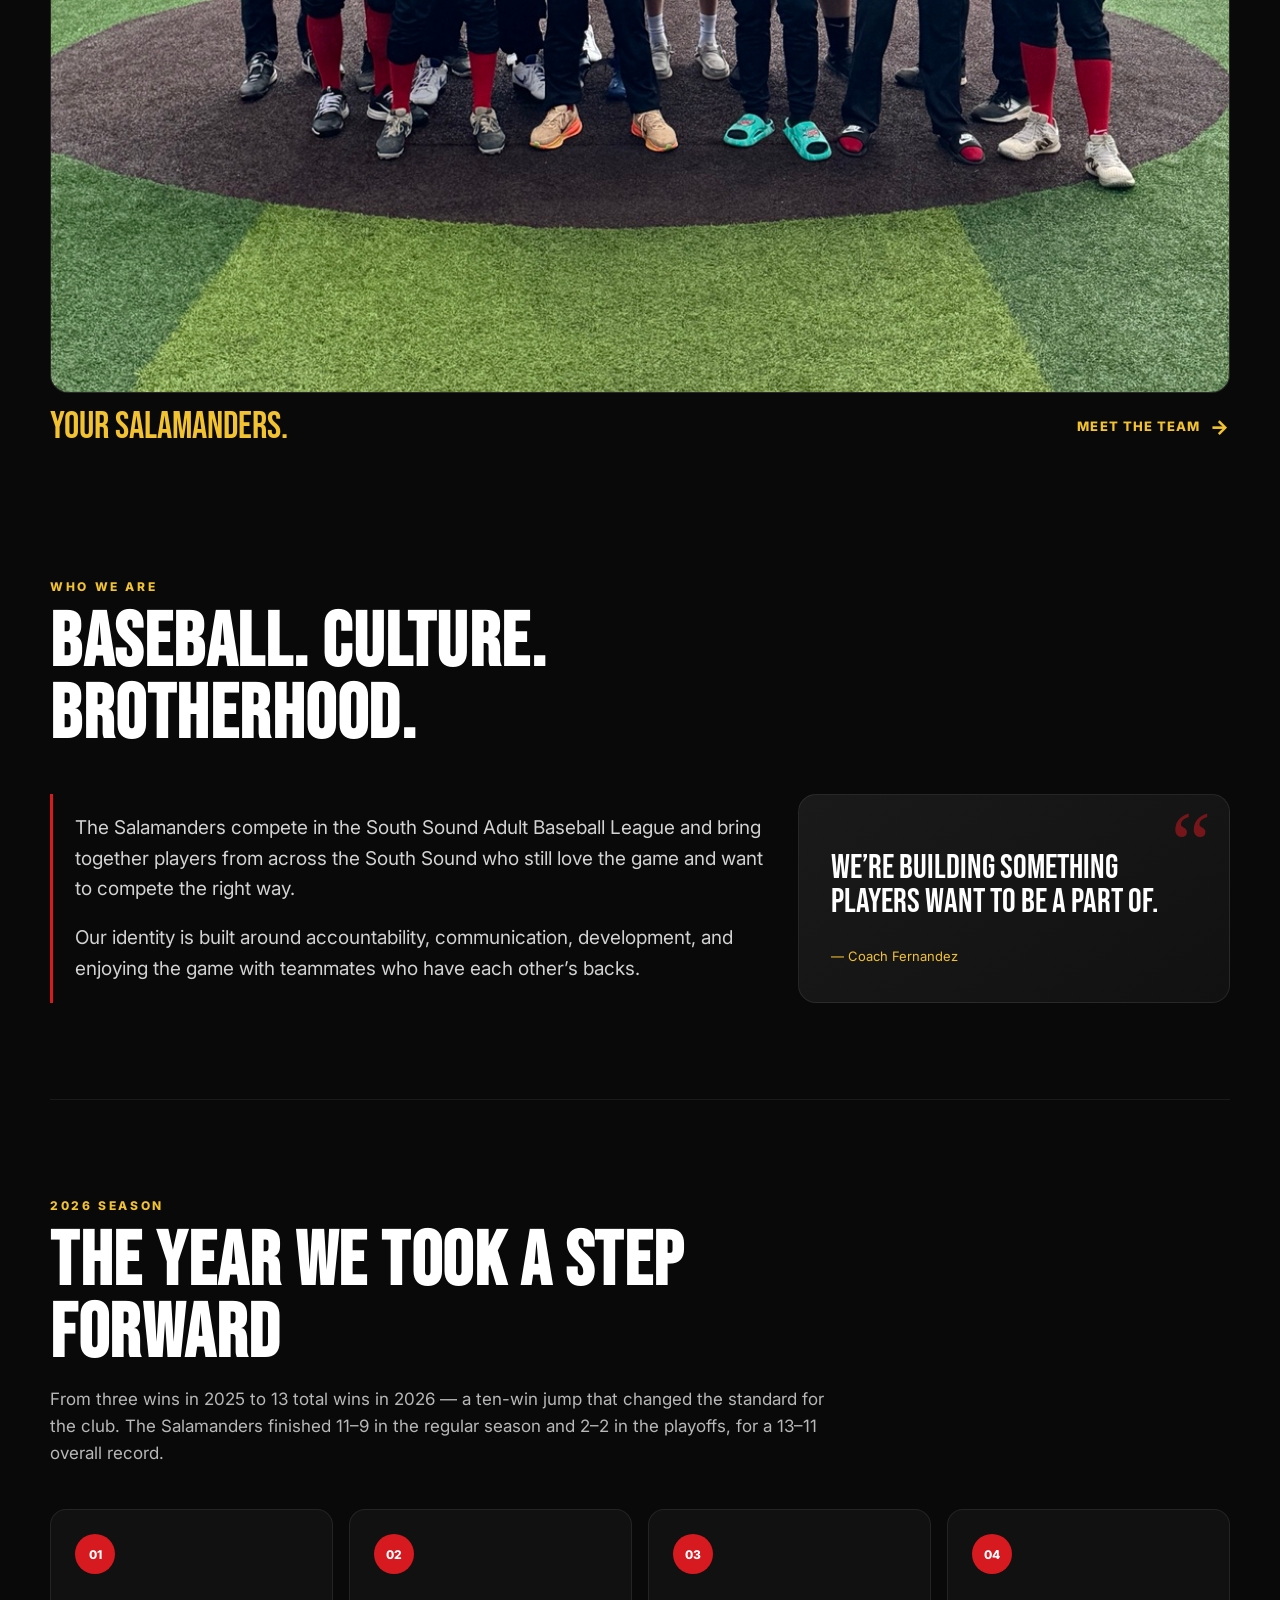
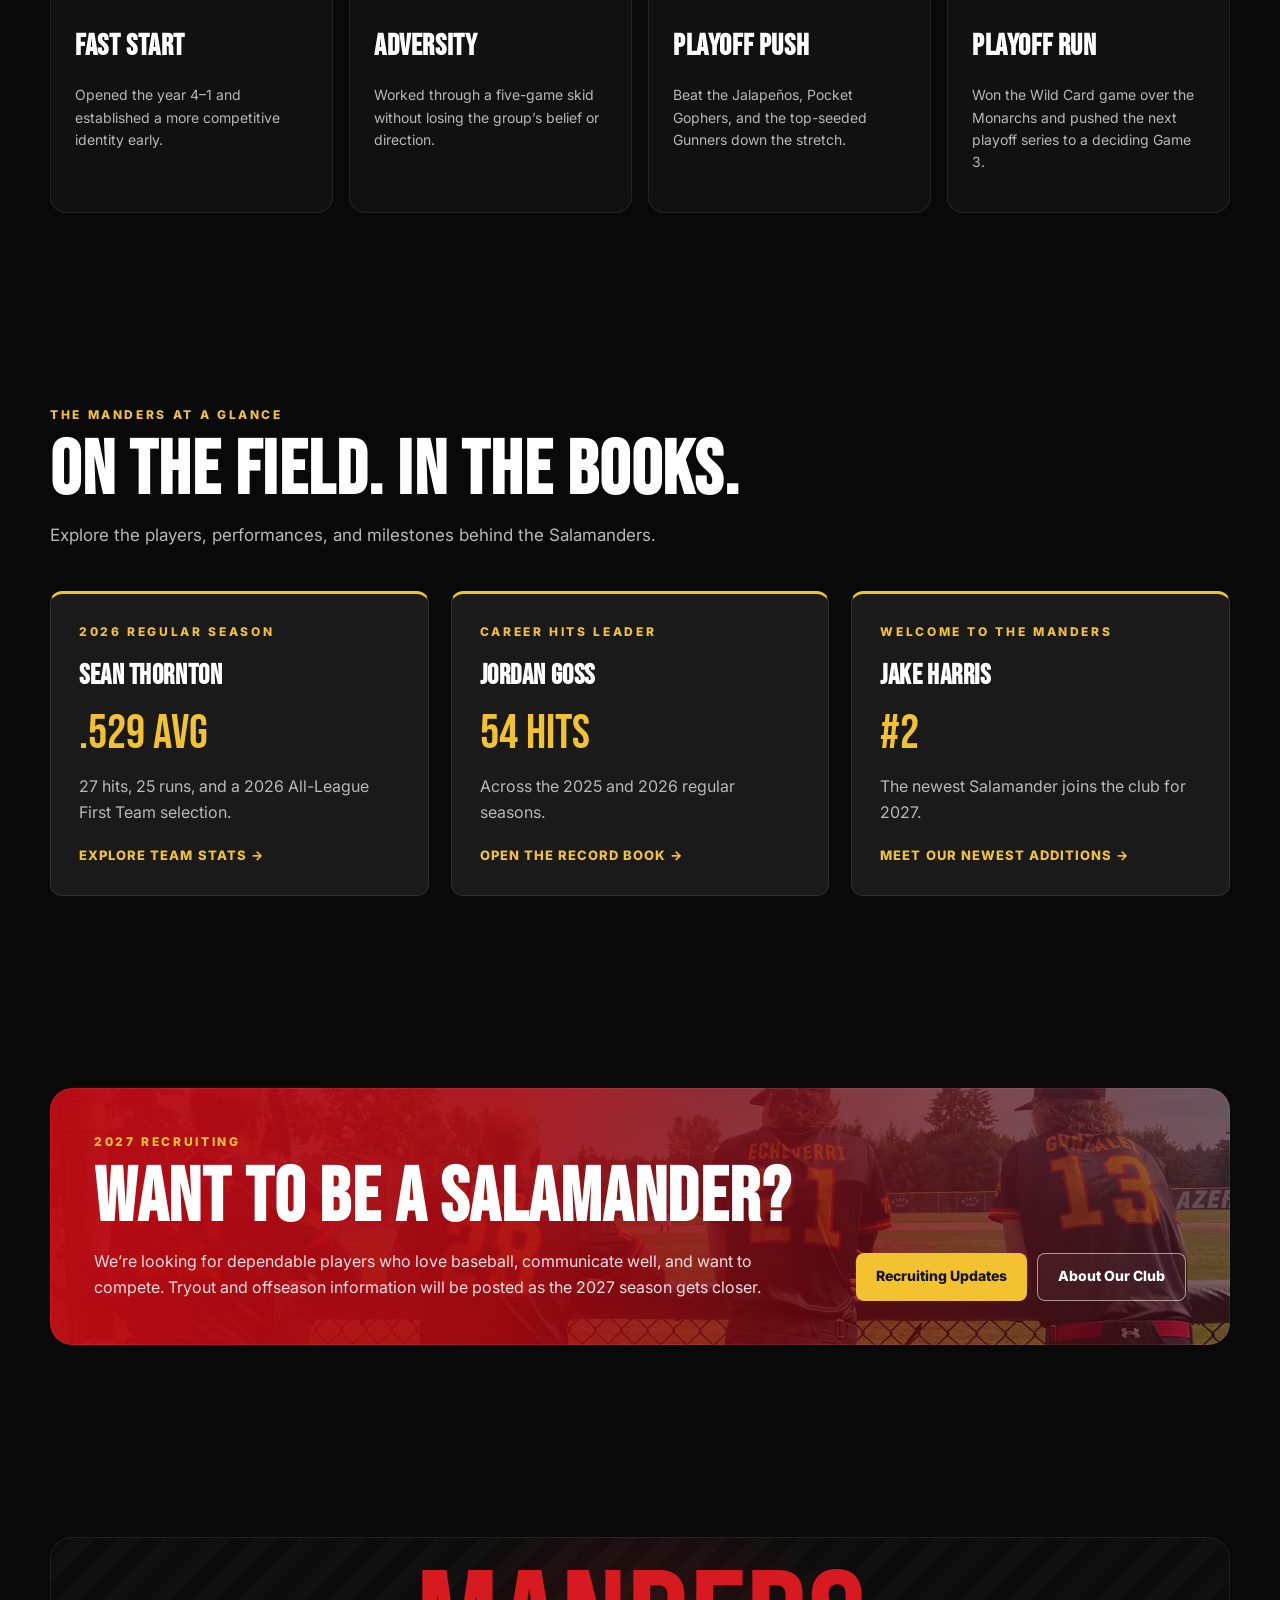
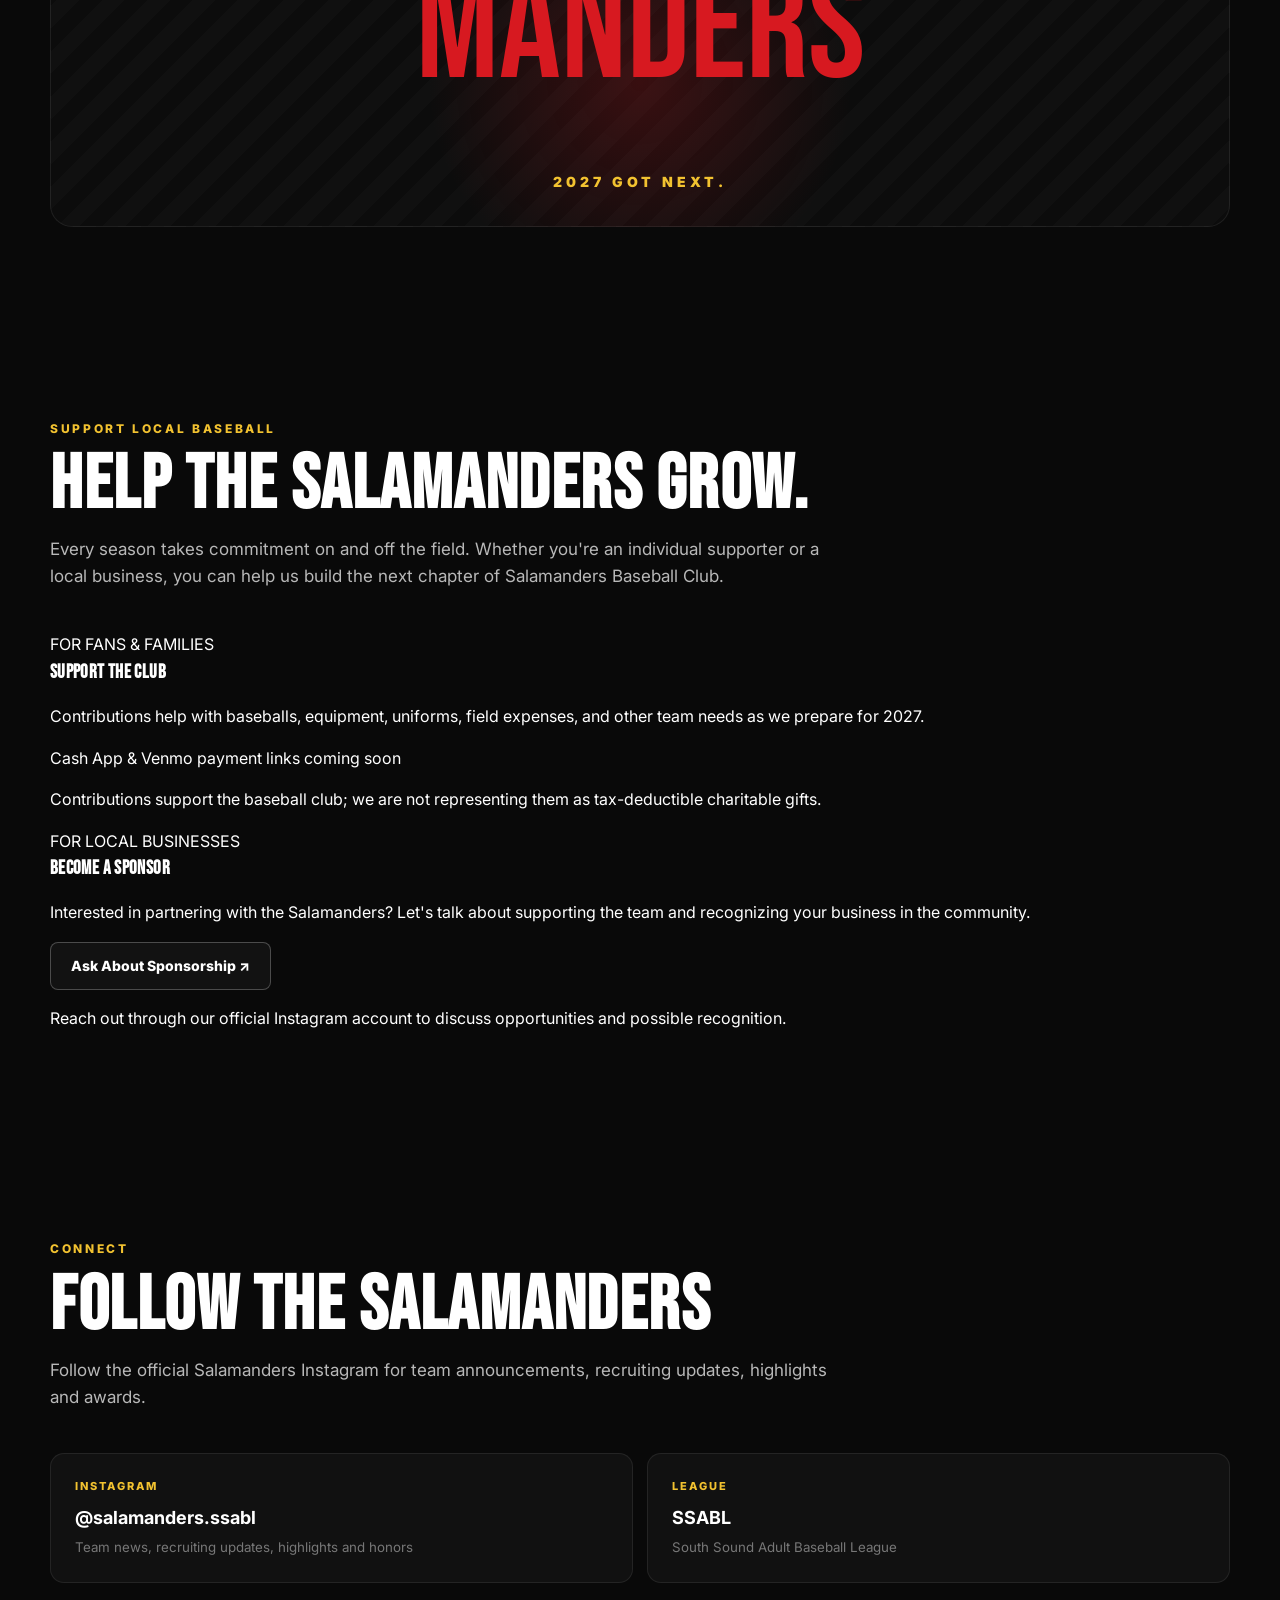
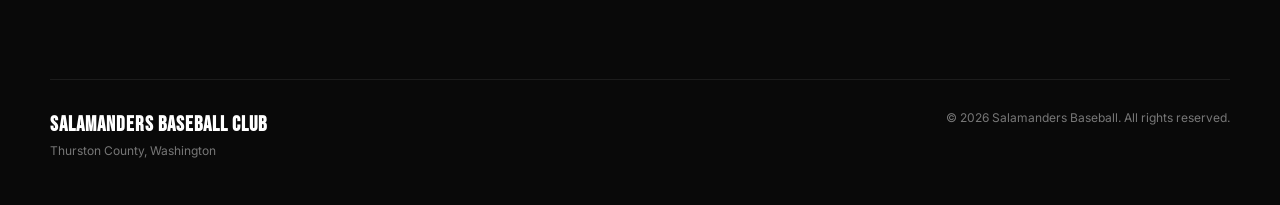
==== commit deb5b74e: "V44: Add Support Us navigation and sponsorship section (index.html)" ====
--- a/index.html
+++ b/index.html
@@ -70,6 +70,7 @@
 <a href="/results">Results</a>
 <a href="/history">History</a>
 <a href="/records">Records</a>
+<a href="#support">Support Us</a>
 </nav>
 </header>
 <main id="main-content">
@@ -218,6 +219,29 @@
 <div class="identity-small">2027 GOT NEXT.</div>
 </div>
 </section>
+<section class="section support-section" id="support" aria-labelledby="support-title">
+<div class="section-heading">
+<div class="eyebrow">SUPPORT LOCAL BASEBALL</div>
+<h2 id="support-title">HELP THE SALAMANDERS GROW.</h2>
+<p>Every season takes commitment on and off the field. Whether you're an individual supporter or a local business, you can help us build the next chapter of Salamanders Baseball Club.</p>
+</div>
+<div class="support-grid">
+<article class="support-card">
+<div class="support-card-type">FOR FANS &amp; FAMILIES</div>
+<h3>SUPPORT THE CLUB</h3>
+<p>Contributions help with baseballs, equipment, uniforms, field expenses, and other team needs as we prepare for 2027.</p>
+<div class="support-payment-status">Cash App &amp; Venmo payment links coming soon</div>
+<p class="support-fineprint">Contributions support the baseball club; we are not representing them as tax-deductible charitable gifts.</p>
+</article>
+<article class="support-card">
+<div class="support-card-type">FOR LOCAL BUSINESSES</div>
+<h3>BECOME A SPONSOR</h3>
+<p>Interested in partnering with the Salamanders? Let's talk about supporting the team and recognizing your business in the community.</p>
+<a class="button button-secondary support-action" href="https://www.instagram.com/salamanders.ssabl/" target="_blank" rel="noopener noreferrer" aria-label="Contact Salamanders Baseball Club about sponsorship on Instagram">Ask About Sponsorship ↗</a>
+<p class="support-fineprint">Reach out through our official Instagram account to discuss opportunities and possible recognition.</p>
+</article>
+</div>
+</section>
 <section class="section contact" id="contact">
 <div class="section-heading">
 <div class="eyebrow">CONNECT</div>
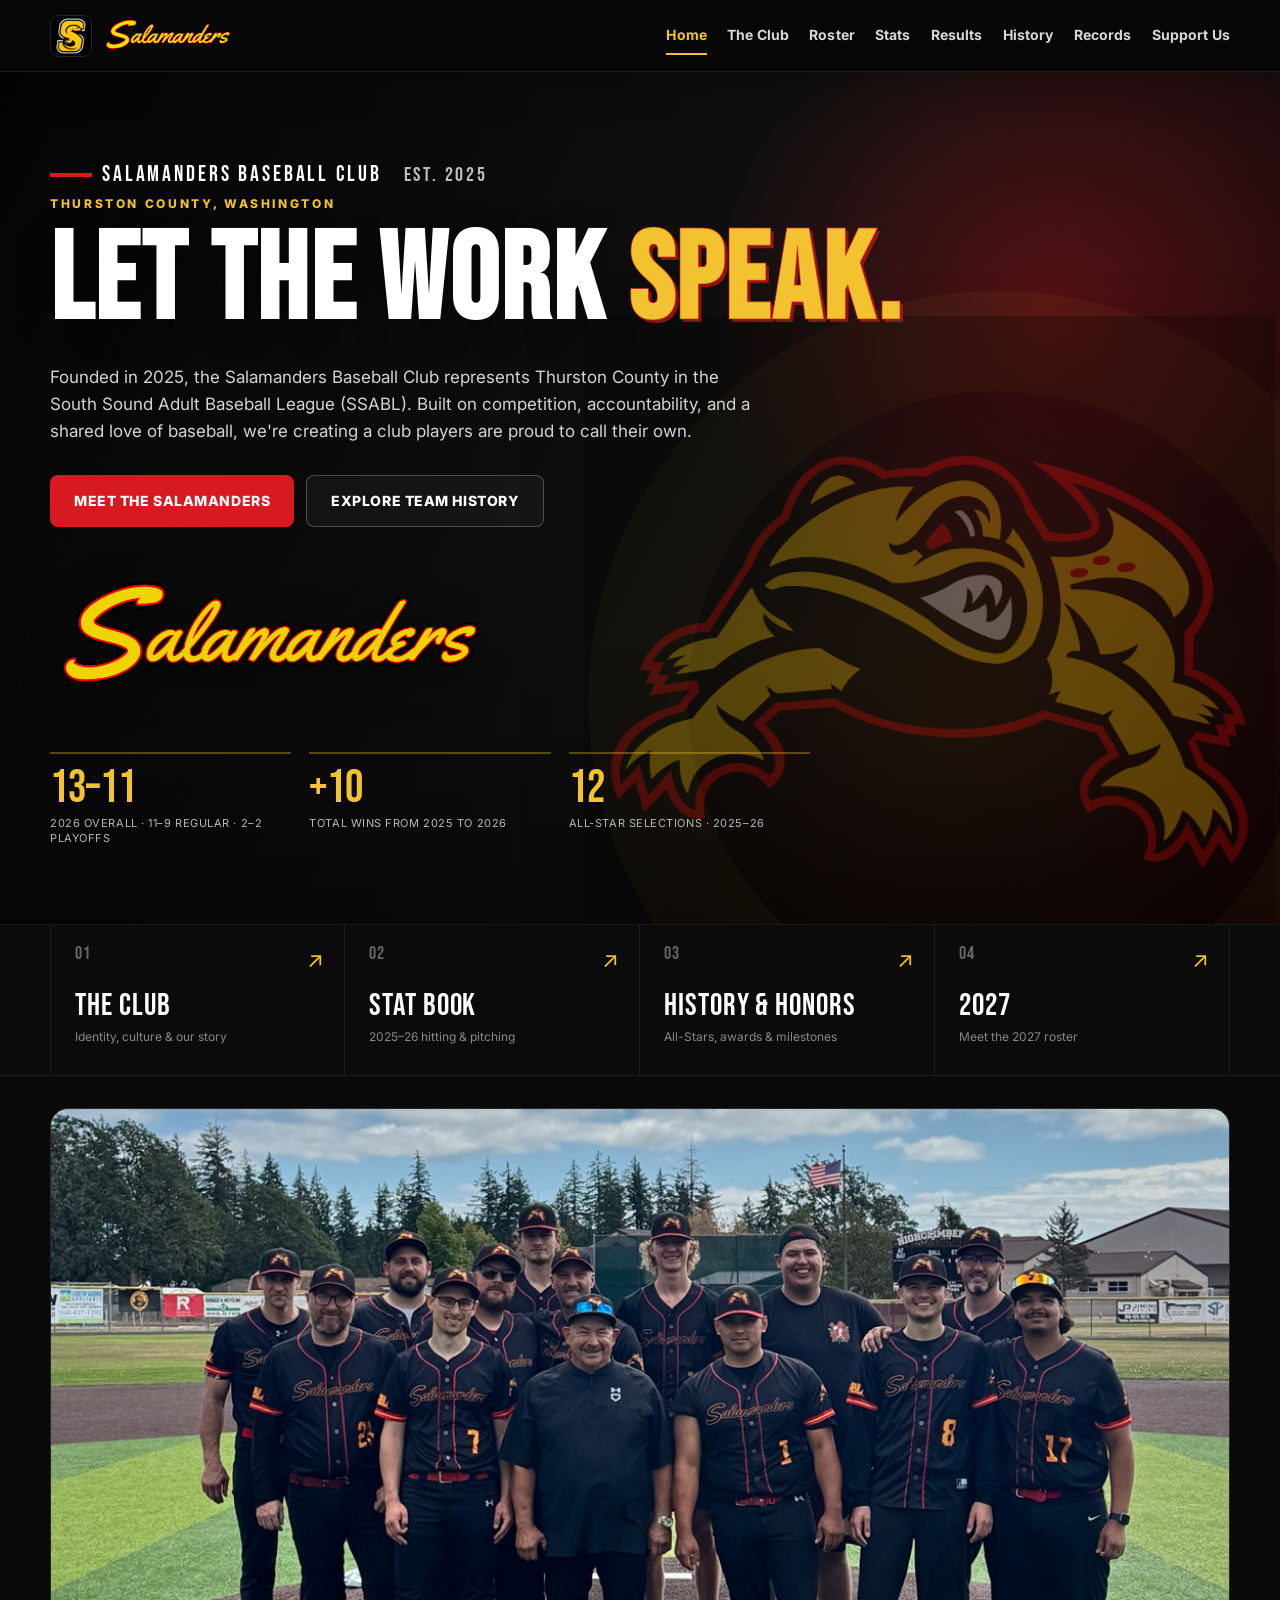
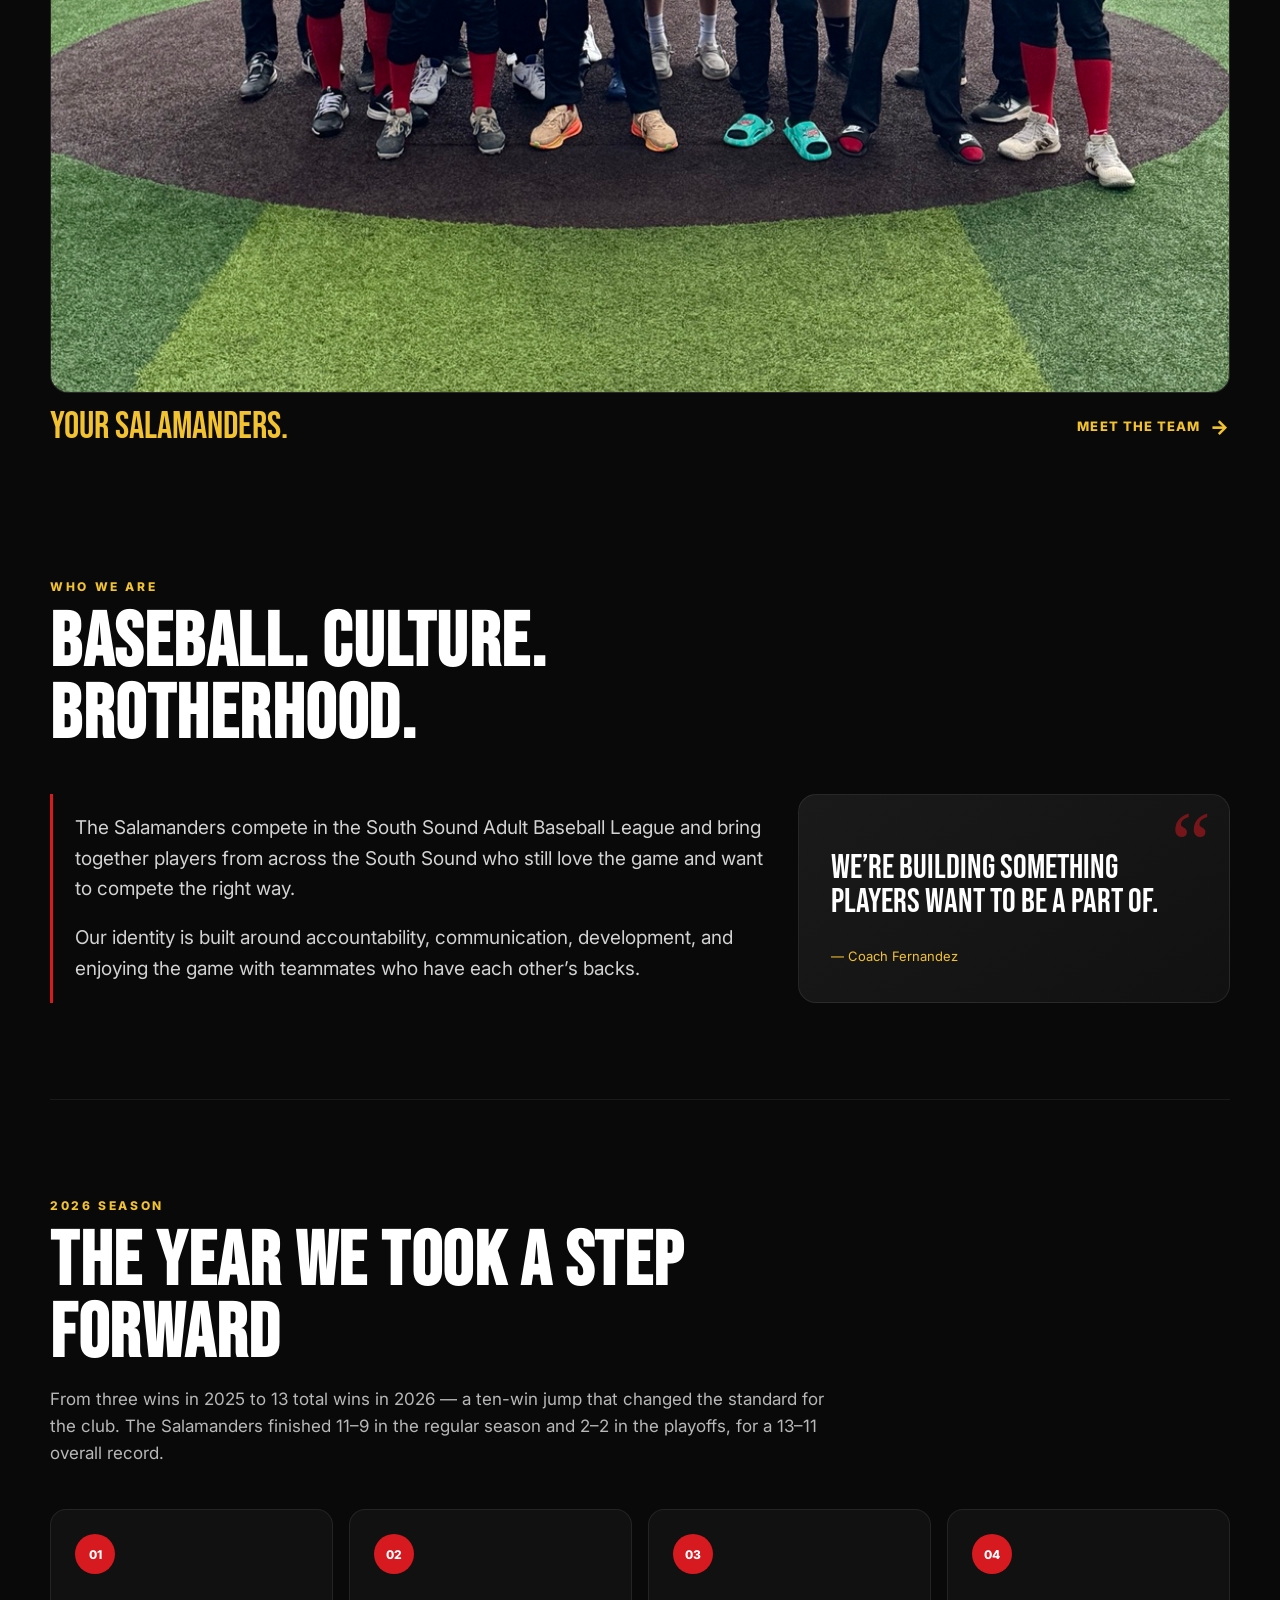
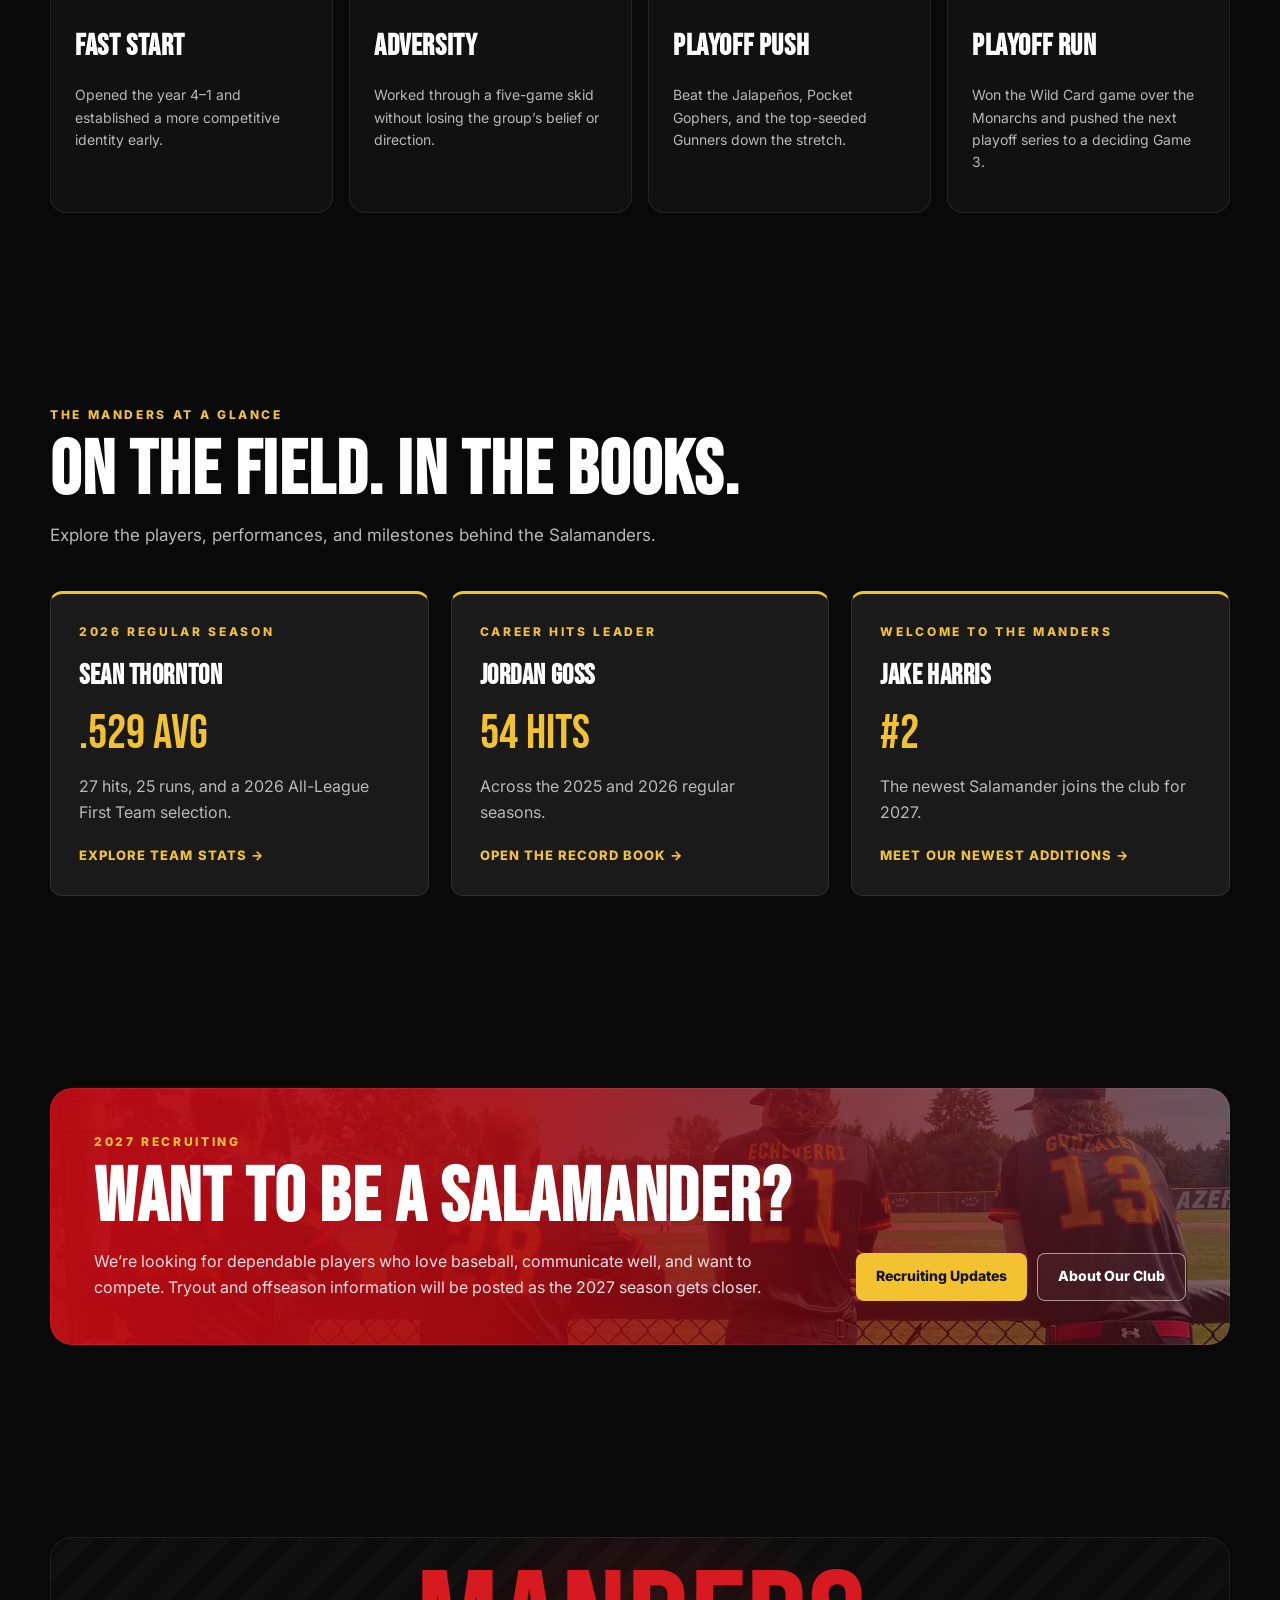
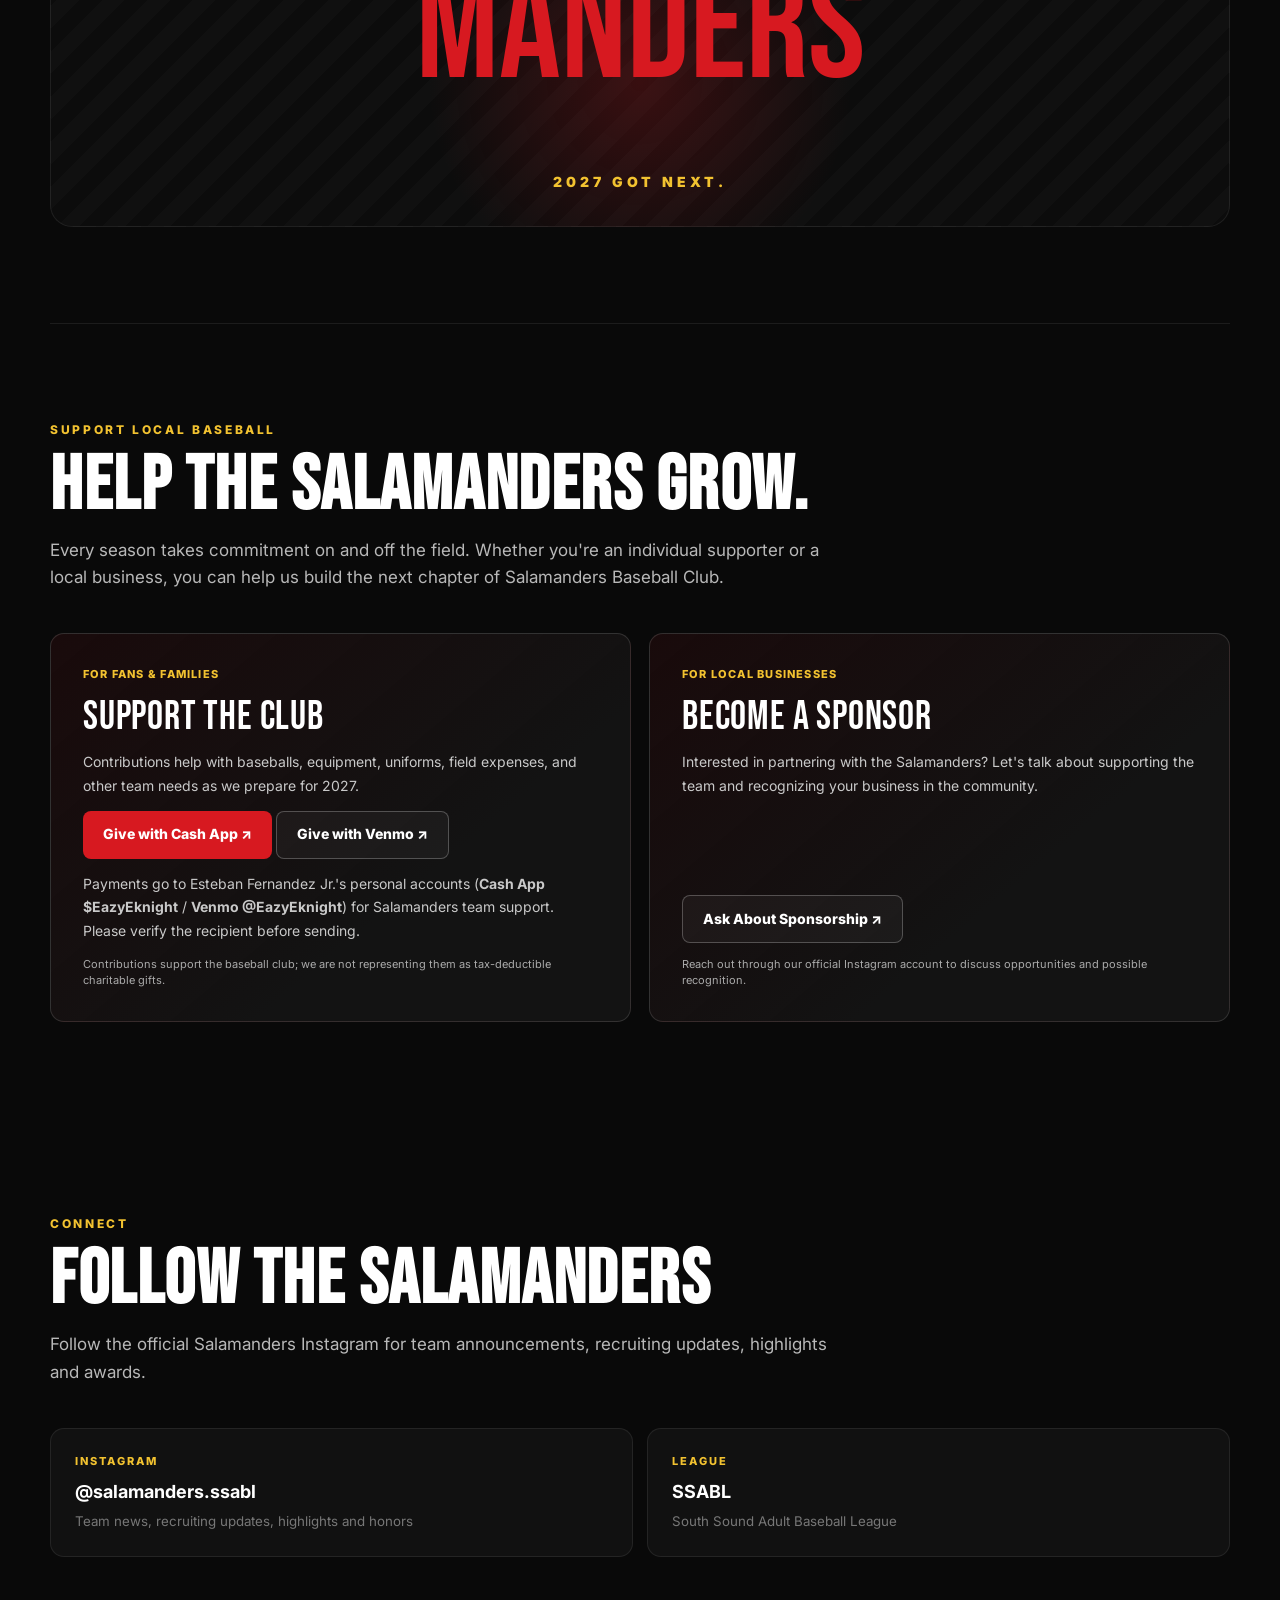
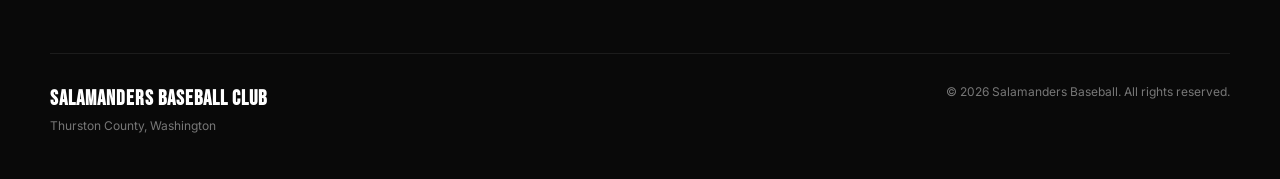
==== commit 10264ff2: "V45: Add Cash App and Venmo links with transparent payment recipient" ====
--- a/index.html
+++ b/index.html
@@ -230,7 +230,11 @@
 <div class="support-card-type">FOR FANS &amp; FAMILIES</div>
 <h3>SUPPORT THE CLUB</h3>
 <p>Contributions help with baseballs, equipment, uniforms, field expenses, and other team needs as we prepare for 2027.</p>
-<div class="support-payment-status">Cash App &amp; Venmo payment links coming soon</div>
+<div class="support-payment-options" aria-label="Ways to contribute">
+<a class="button button-primary support-pay-link" href="https://cash.app/$EazyEknight" target="_blank" rel="noopener noreferrer">Give with Cash App ↗</a>
+<a class="button button-secondary support-pay-link" href="https://account.venmo.com/u/EazyEknight" target="_blank" rel="noopener noreferrer">Give with Venmo ↗</a>
+</div>
+<p class="support-payment-recipient">Payments go to Esteban Fernandez Jr.'s personal accounts (<strong>Cash App $EazyEknight</strong> / <strong>Venmo @EazyEknight</strong>) for Salamanders team support. Please verify the recipient before sending.</p>
 <p class="support-fineprint">Contributions support the baseball club; we are not representing them as tax-deductible charitable gifts.</p>
 </article>
 <article class="support-card">
--- a/styles.css
+++ b/styles.css
@@ -1815,3 +1815,15 @@
   .stats-table-wrap{scrollbar-width:thin}
   .stats-table-wrap::after{content:"Swipe for more stats →"}
 }
+
+/* V44: Support the Salamanders homepage section */
+.support-section{scroll-margin-top:94px;border-top:1px solid rgba(255,255,255,.08)}
+.support-grid{display:grid;grid-template-columns:repeat(2,minmax(0,1fr));gap:18px}
+.support-card{display:flex;flex-direction:column;align-items:flex-start;gap:13px;padding:clamp(20px,3vw,32px);border-radius:14px;border:1px solid rgba(255,255,255,.13);background:linear-gradient(140deg,rgba(112,20,25,.16),#131313 64%);min-height:290px}
+.support-card-type{font-size:11px;font-weight:800;letter-spacing:.11em;color:var(--gold)}
+.support-card h3{margin:0;color:#fff;font:400 clamp(28px,3.4vw,40px)/1 "Bebas Neue",Impact,sans-serif}
+.support-card p{color:#c9c9c9;font-size:14px;line-height:1.7;margin:0}
+.support-payment-status{margin-top:auto;border:1px solid rgba(255,255,255,.21);border-radius:8px;padding:13px 15px;color:#eee;font-size:13px;font-weight:700;background:#242424}
+.support-card .support-action{margin-top:auto}
+.support-card .support-fineprint{font-size:11px;color:#aaa;line-height:1.5}
+@media(max-width:700px){.support-grid{grid-template-columns:1fr;gap:12px}.support-card{min-height:0;padding:20px;gap:12px}.support-card .support-action,.support-payment-status{width:100%;text-align:center;justify-content:center}}
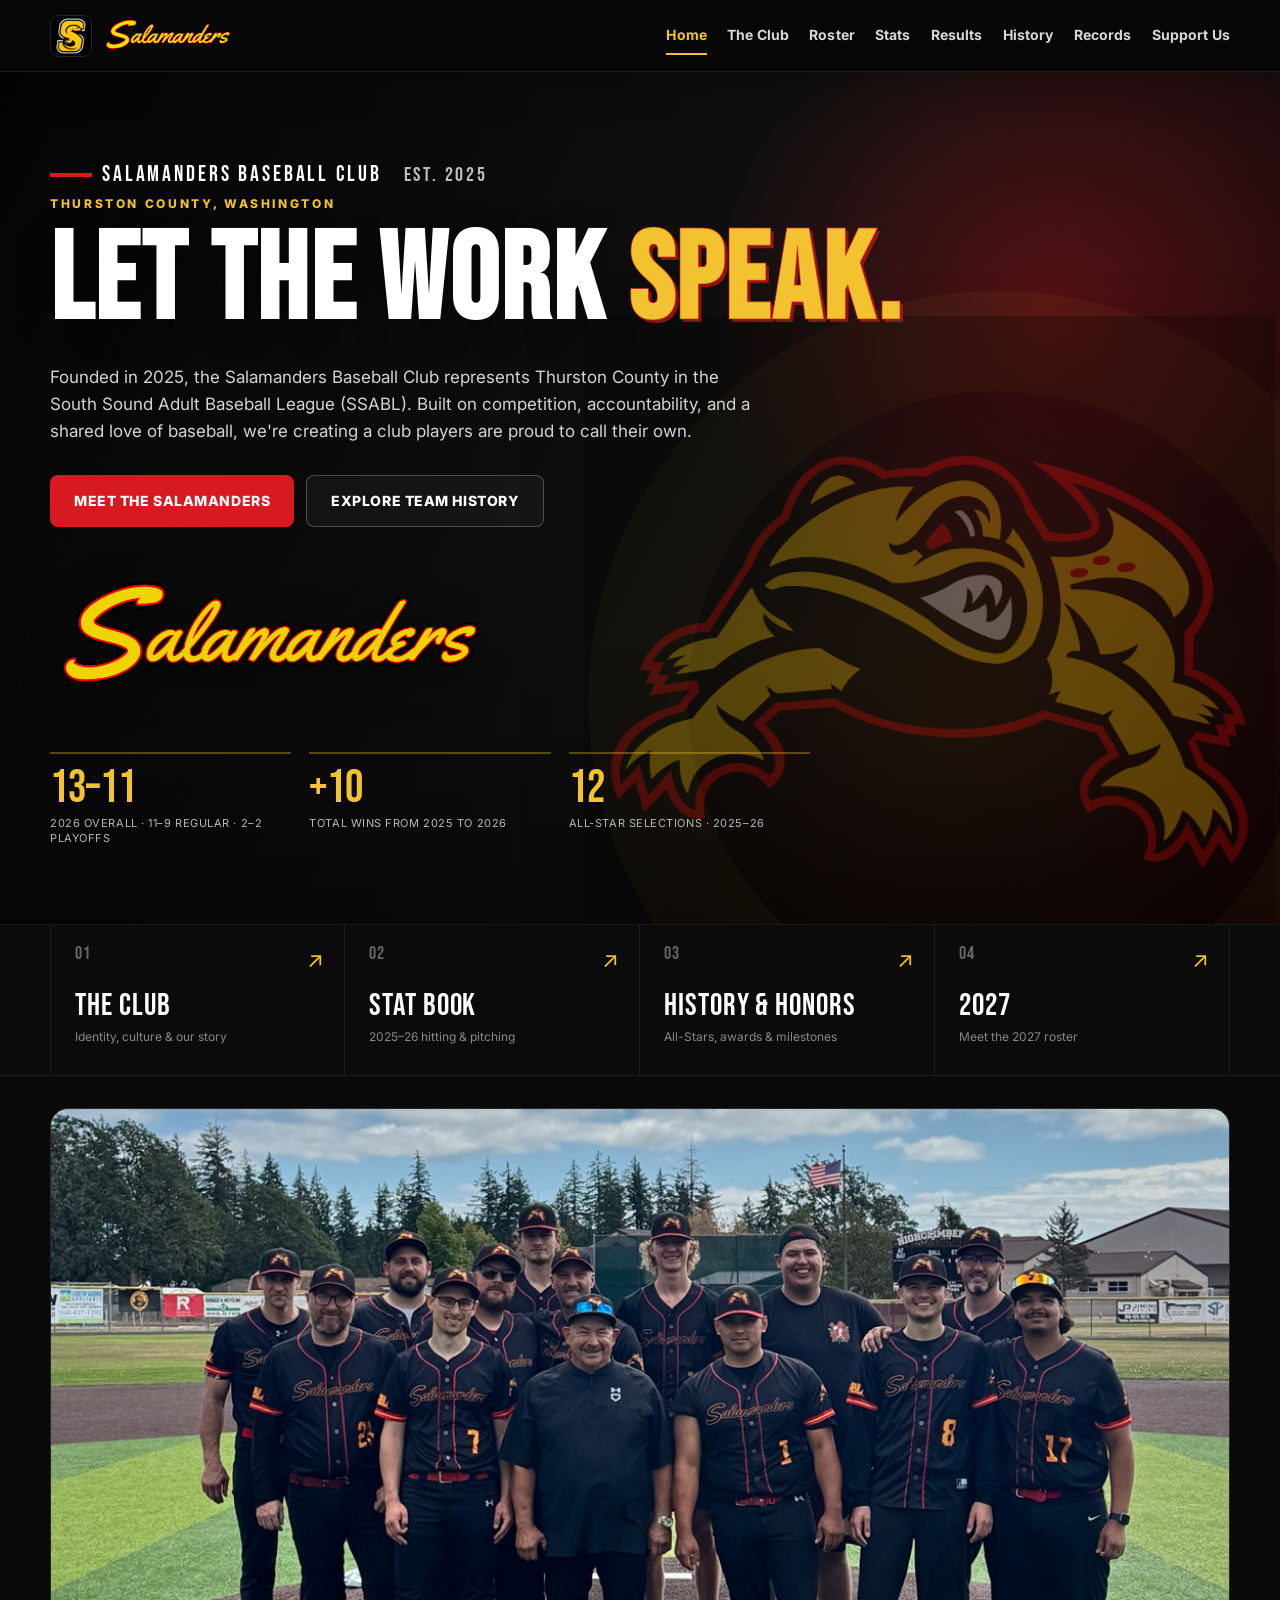
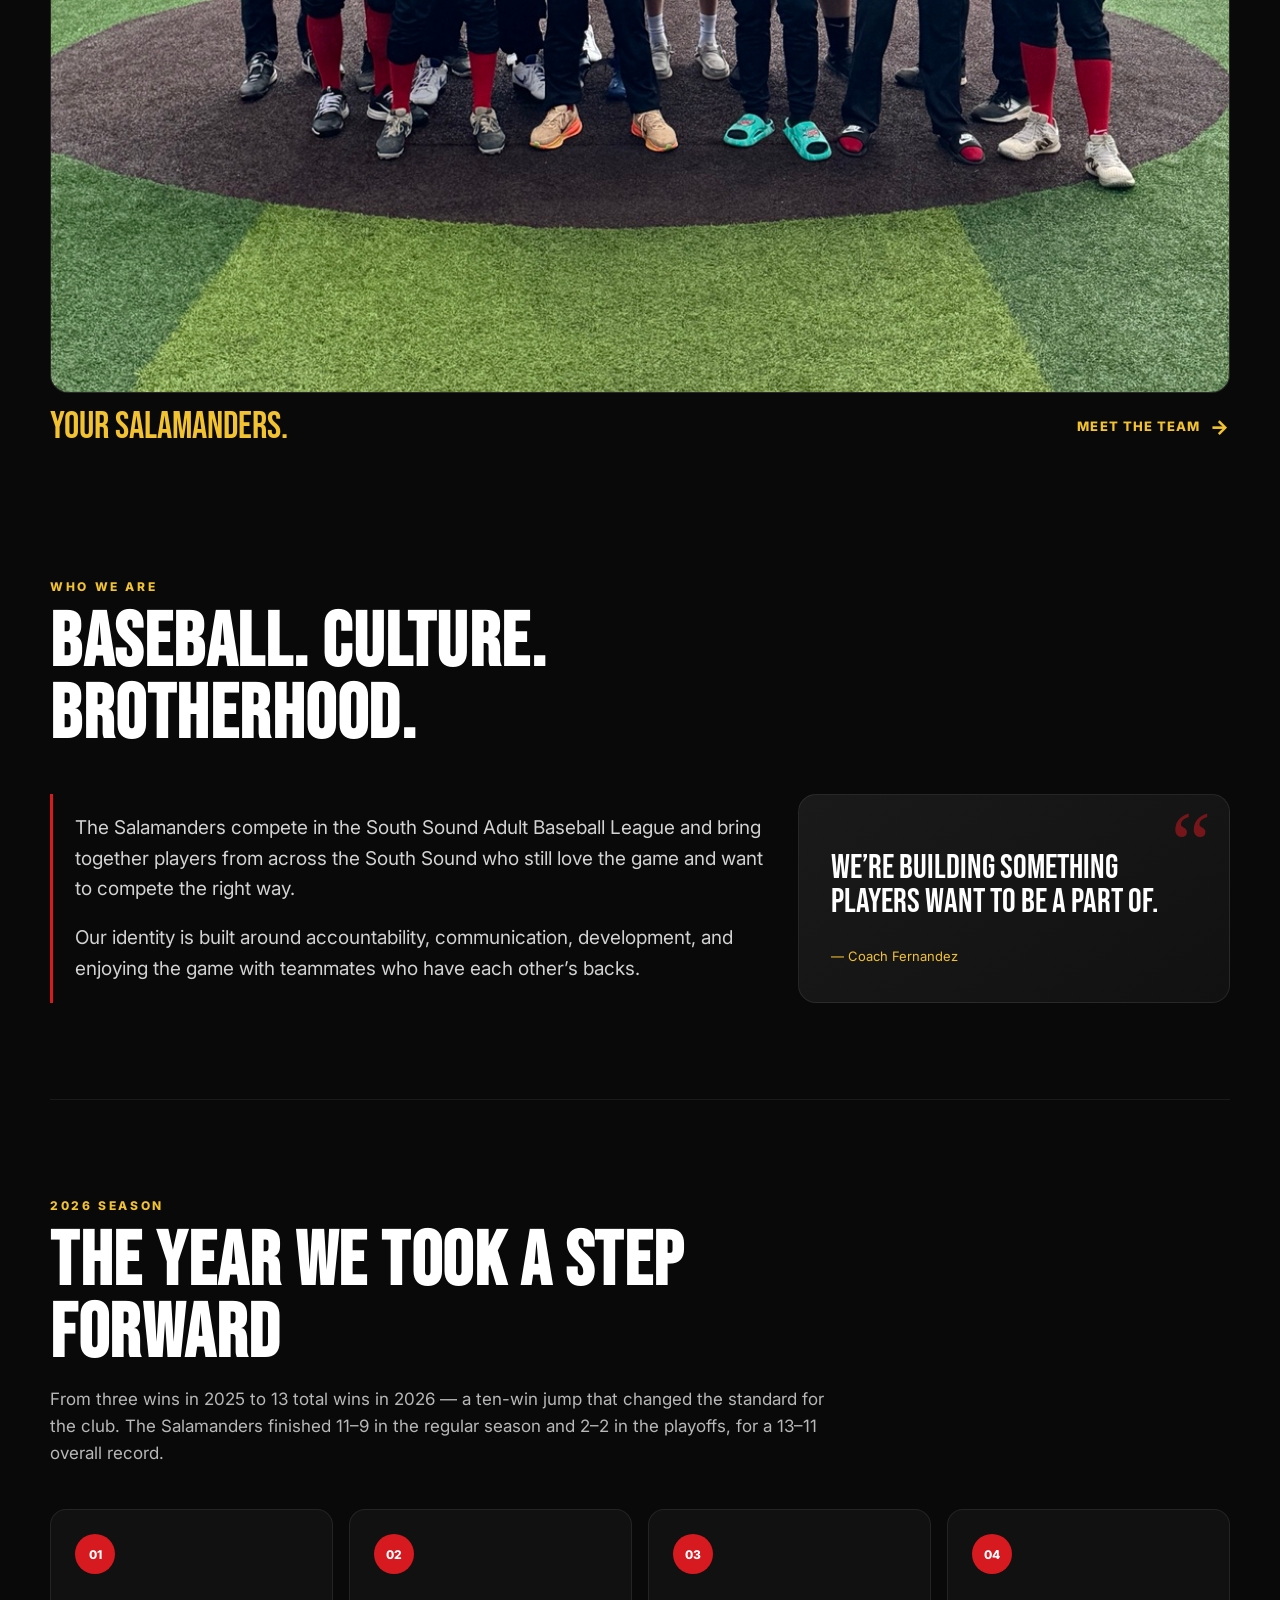
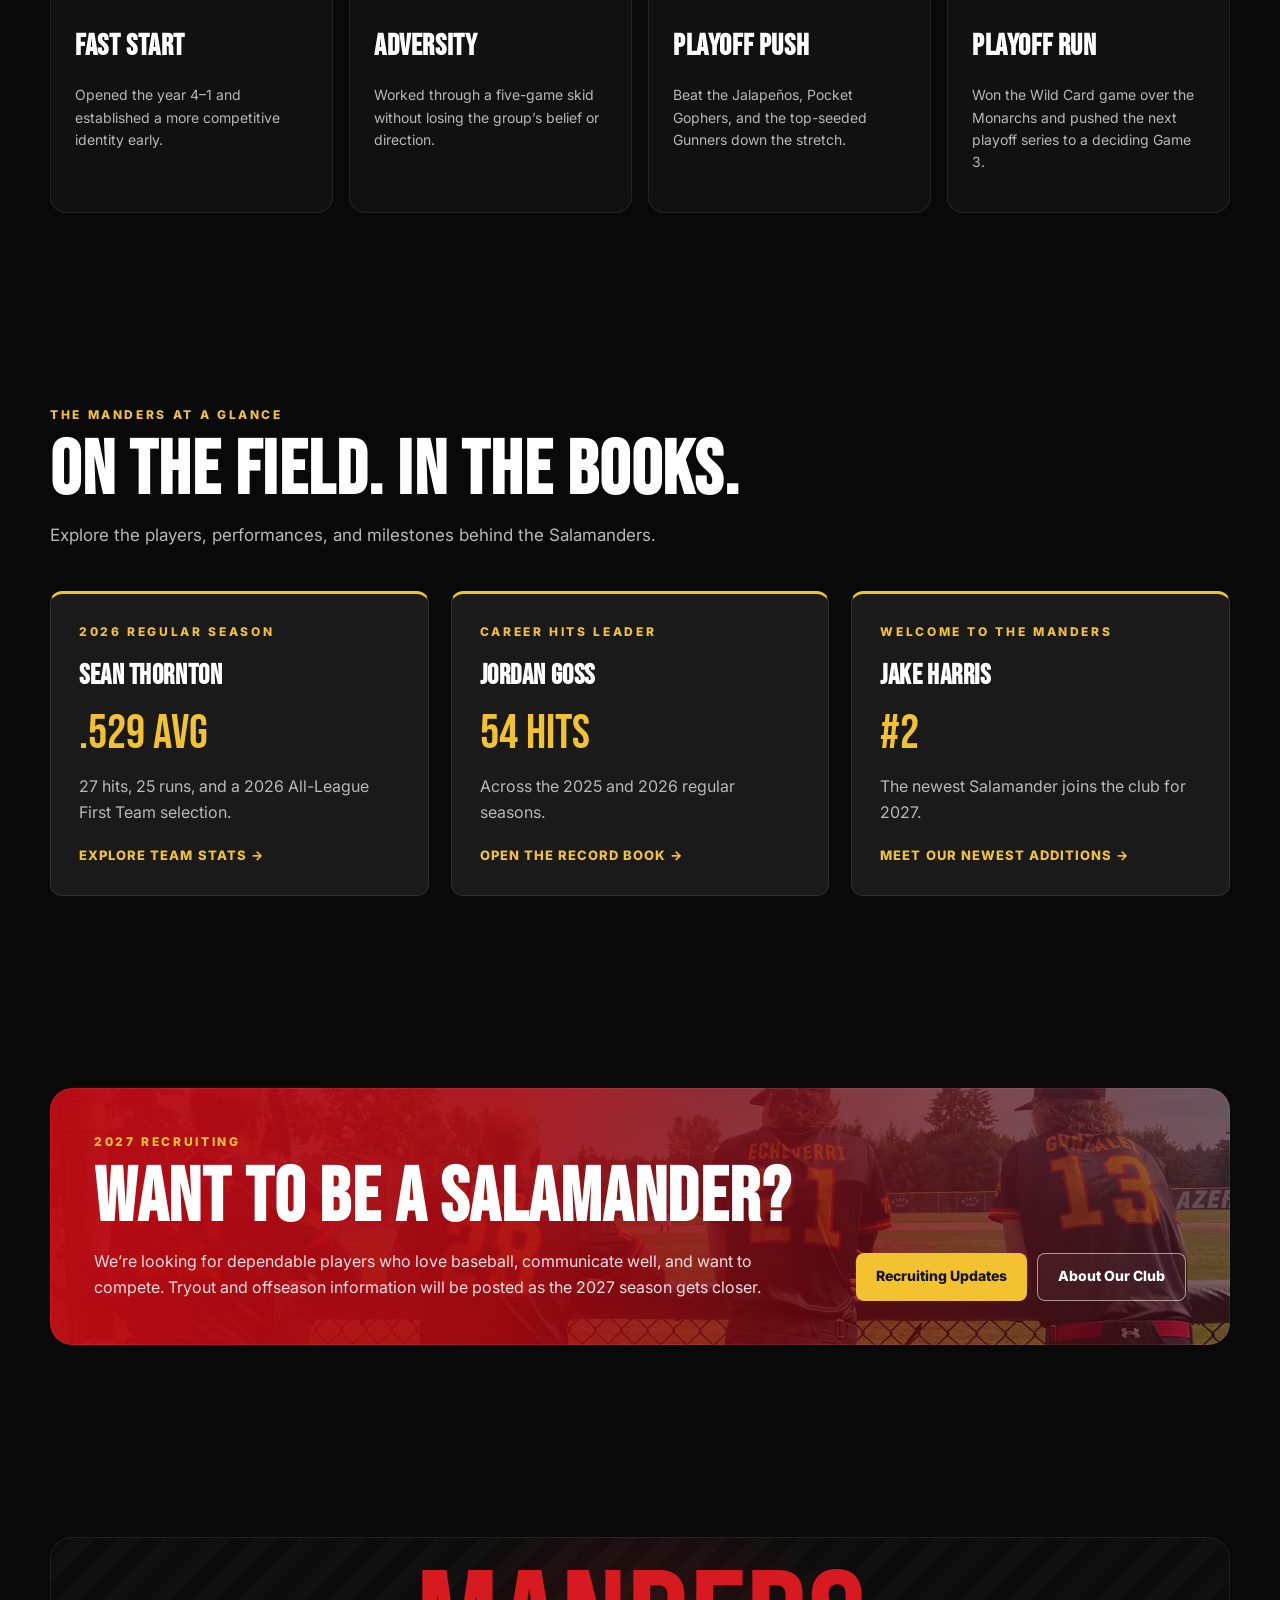
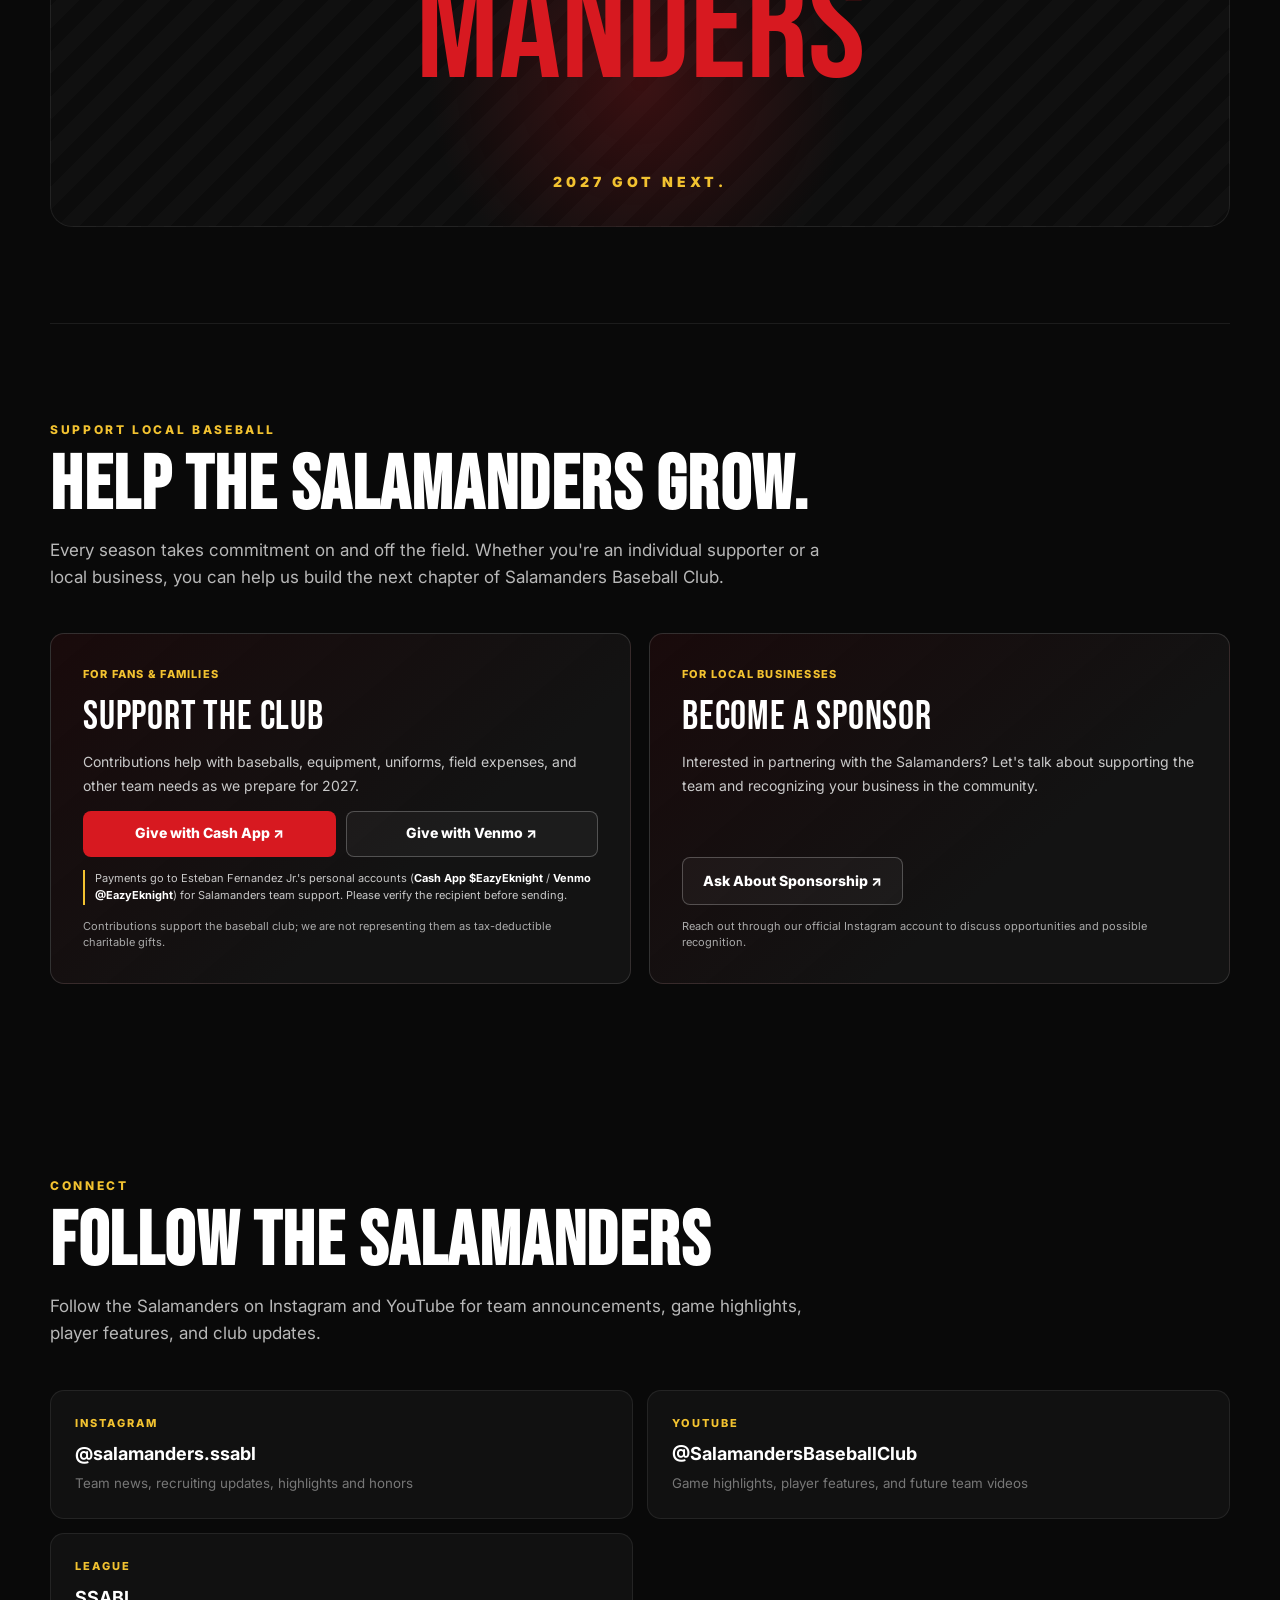
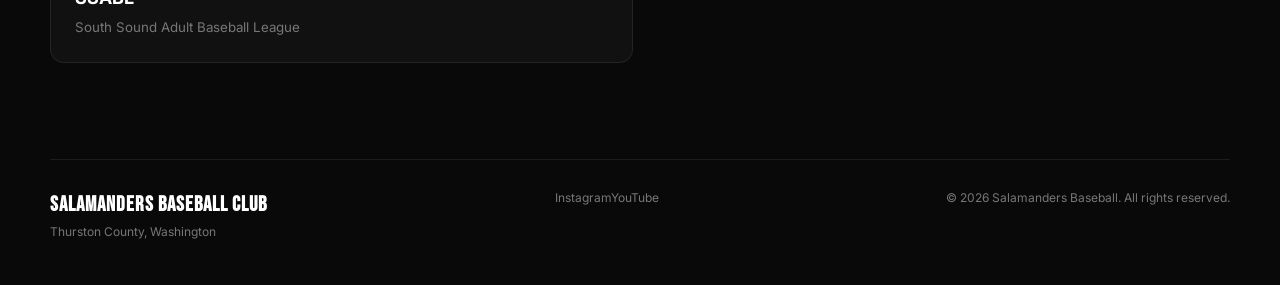
==== commit 82c6033d: "V46: Link official Salamanders YouTube channel (index.html)" ====
--- a/index.html
+++ b/index.html
@@ -47,7 +47,8 @@
       "name": "South Sound Adult Baseball League"
     },
     "sameAs": [
-      "https://www.instagram.com/salamanders.ssabl/"
+      "https://www.instagram.com/salamanders.ssabl/",
+      "https://www.youtube.com/channel/UCF4s4i-jZGny-vRR0JuAUPQ"
     ]
   }
   </script>
@@ -250,7 +251,7 @@
 <div class="section-heading">
 <div class="eyebrow">CONNECT</div>
 <h2>FOLLOW THE SALAMANDERS</h2>
-<p>Follow the official Salamanders Instagram for team announcements, recruiting updates, highlights and awards.</p>
+<p>Follow the Salamanders on Instagram and YouTube for team announcements, game highlights, player features, and club updates.</p>
 </div>
 <div class="contact-grid launch-contact-grid">
 <a aria-label="Follow Salamanders Baseball Club on Instagram" class="contact-card" href="https://www.instagram.com/salamanders.ssabl/" rel="noopener noreferrer" target="_blank">
@@ -258,6 +259,11 @@
 <strong>@salamanders.ssabl</strong>
 <small>Team news, recruiting updates, highlights and honors</small>
 </a>
+<a aria-label="Visit the official Salamanders Baseball Club YouTube channel" class="contact-card" href="https://www.youtube.com/channel/UCF4s4i-jZGny-vRR0JuAUPQ" rel="noopener noreferrer" target="_blank">
+<span>YouTube</span>
+<strong>@SalamandersBaseballClub</strong>
+<small>Game highlights, player features, and future team videos</small>
+</a>
 <div class="contact-card">
 <span>League</span>
 <strong>SSABL</strong>
@@ -271,6 +277,7 @@
 <strong>SALAMANDERS BASEBALL CLUB</strong>
 <span>Thurston County, Washington</span>
 </div>
+<div class="footer-social-links"><a href="https://www.instagram.com/salamanders.ssabl/" target="_blank" rel="noopener noreferrer" aria-label="Salamanders Instagram">Instagram</a><a href="https://www.youtube.com/channel/UCF4s4i-jZGny-vRR0JuAUPQ" target="_blank" rel="noopener noreferrer" aria-label="Salamanders YouTube channel">YouTube</a></div>
 <div>© <span id="year"></span> Salamanders Baseball. All rights reserved.</div>
 </footer>
 <button aria-label="Back to top" class="back-to-top" type="button">↑</button>
--- a/styles.css
+++ b/styles.css
@@ -1827,3 +1827,10 @@
 .support-card .support-action{margin-top:auto}
 .support-card .support-fineprint{font-size:11px;color:#aaa;line-height:1.5}
 @media(max-width:700px){.support-grid{grid-template-columns:1fr;gap:12px}.support-card{min-height:0;padding:20px;gap:12px}.support-card .support-action,.support-payment-status{width:100%;text-align:center;justify-content:center}}
+
+/* V45: Secure offsite payment links and transparent recipient notice */
+.support-payment-options{display:flex;flex-wrap:wrap;gap:10px;margin-top:auto;width:100%}
+.support-payment-options .support-pay-link{display:inline-flex;align-items:center;justify-content:center;text-align:center;min-height:46px;flex:1 1 180px}
+.support-card .support-payment-recipient{color:#c9c9c9;font-size:11px;line-height:1.6;border-left:2px solid var(--gold);padding-left:10px}
+.support-payment-recipient strong{color:#fff}
+@media(max-width:700px){.support-payment-options{flex-direction:column}.support-payment-options .support-pay-link{flex:auto;width:100%}}
